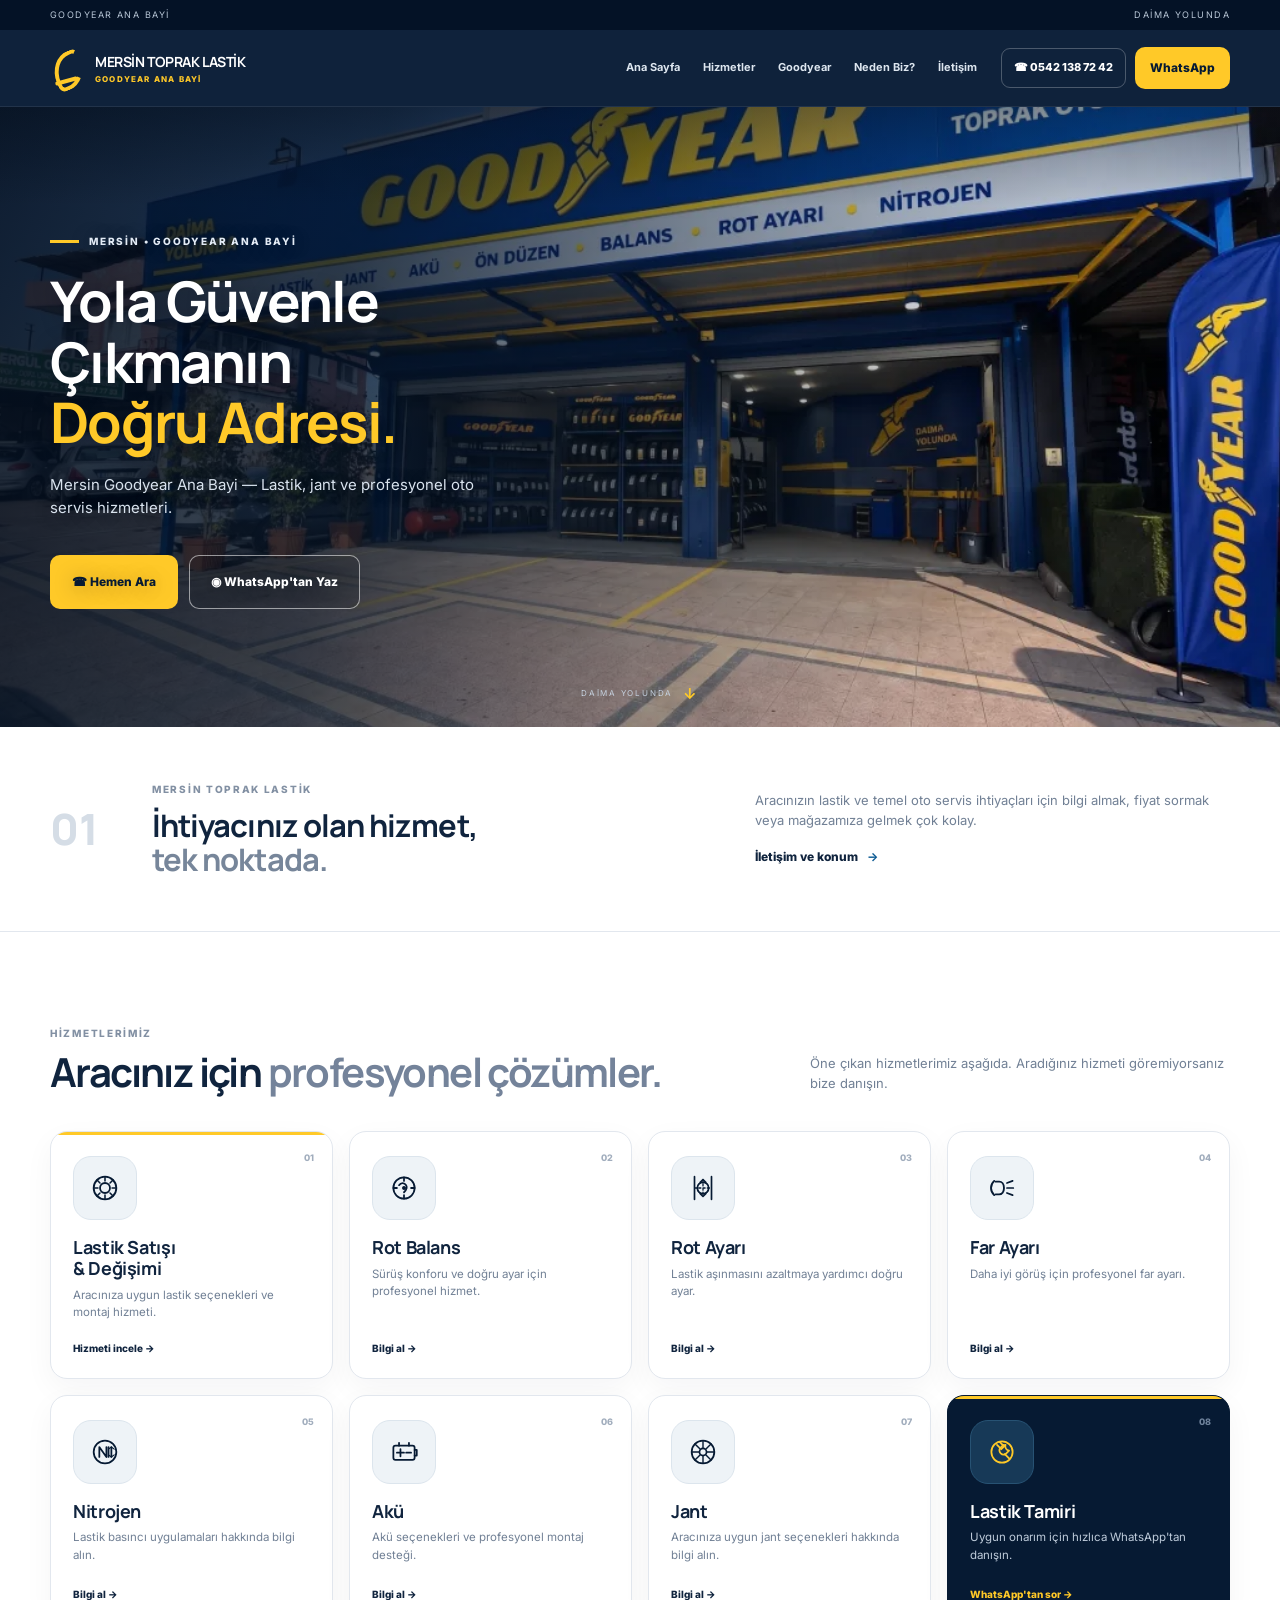
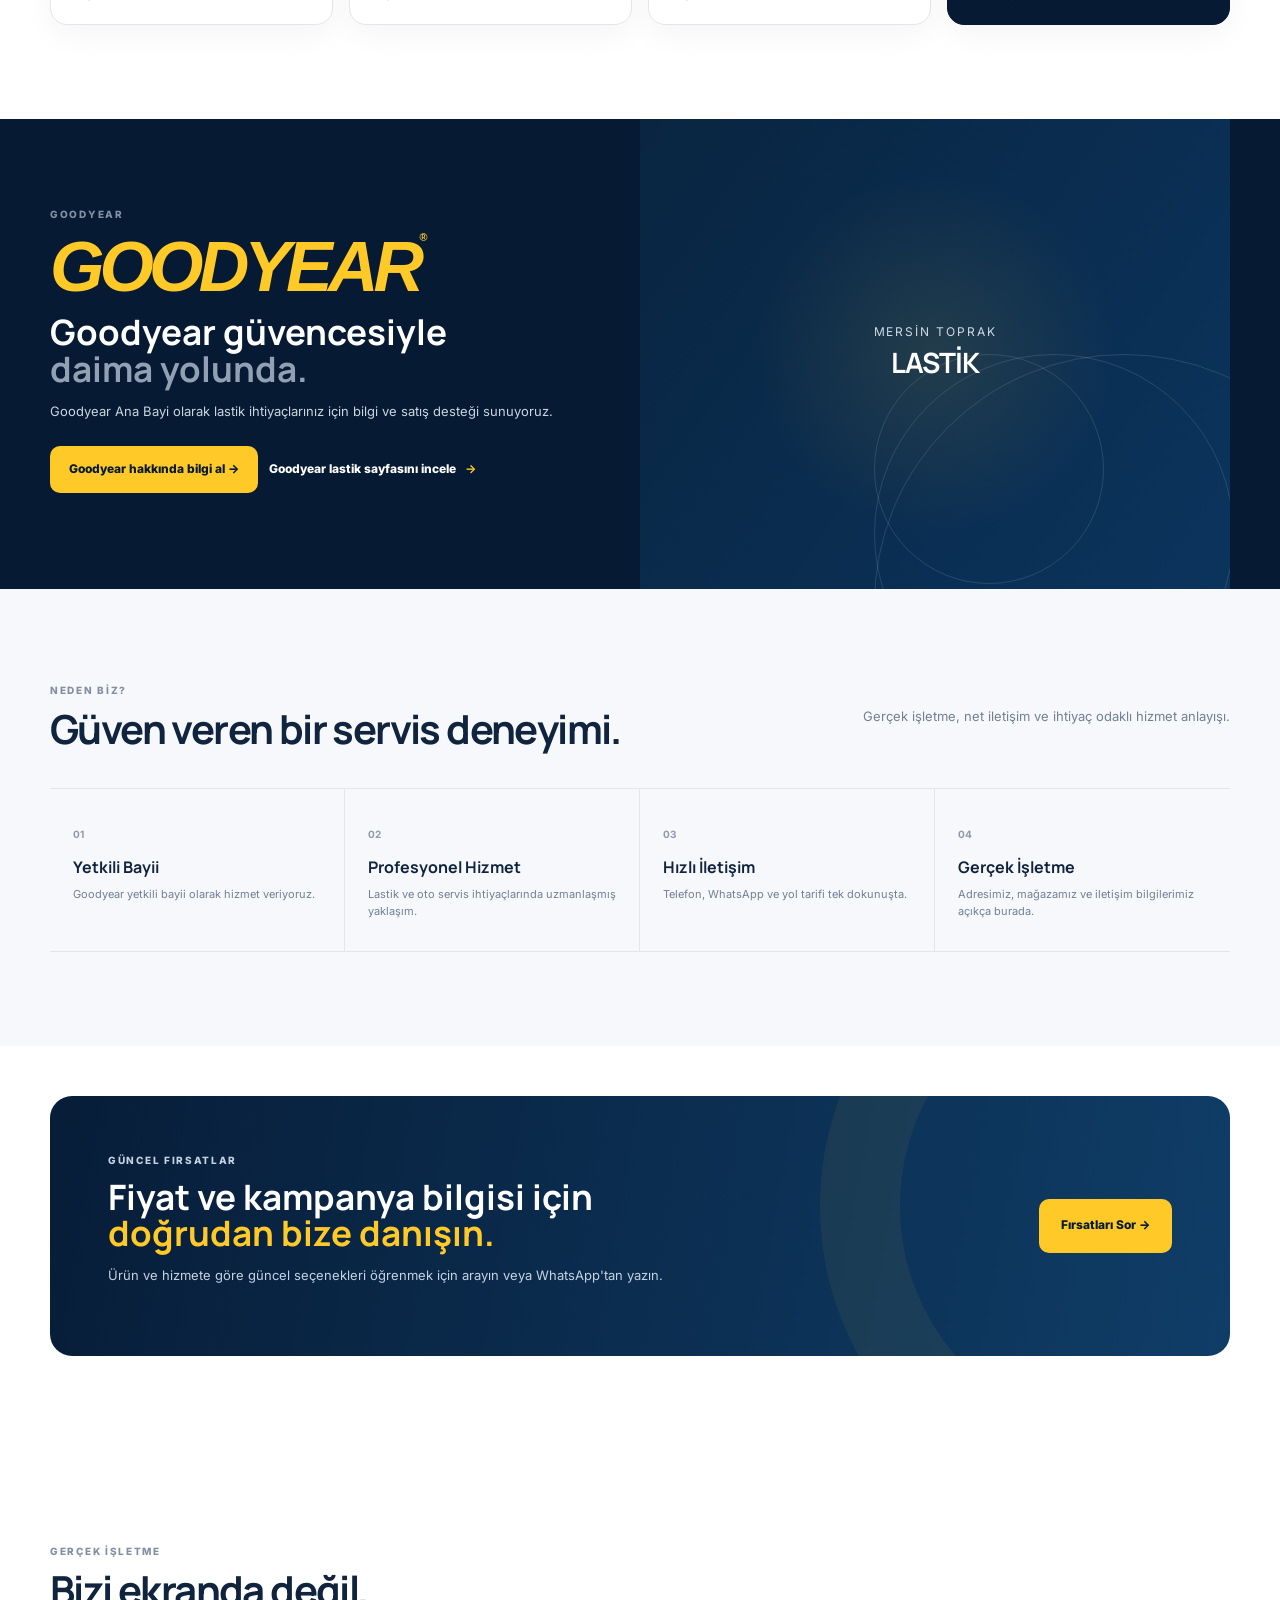
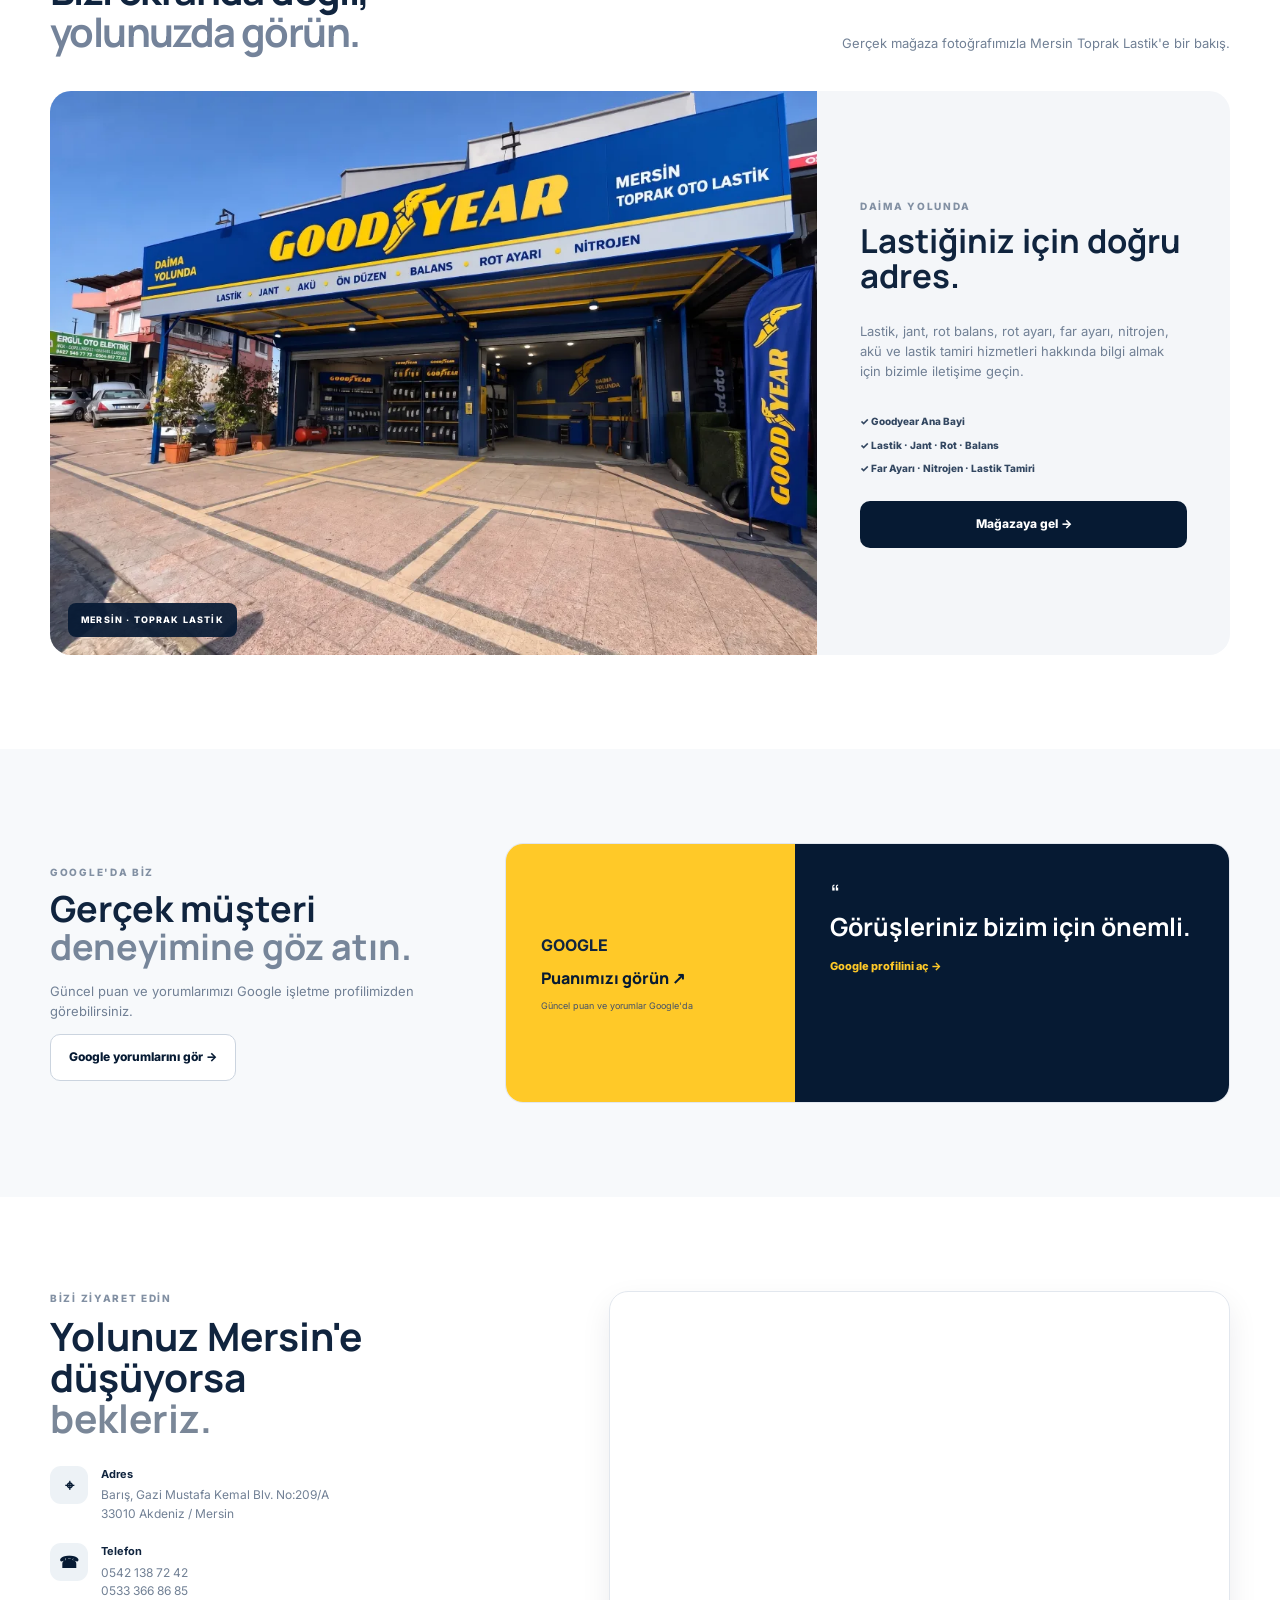
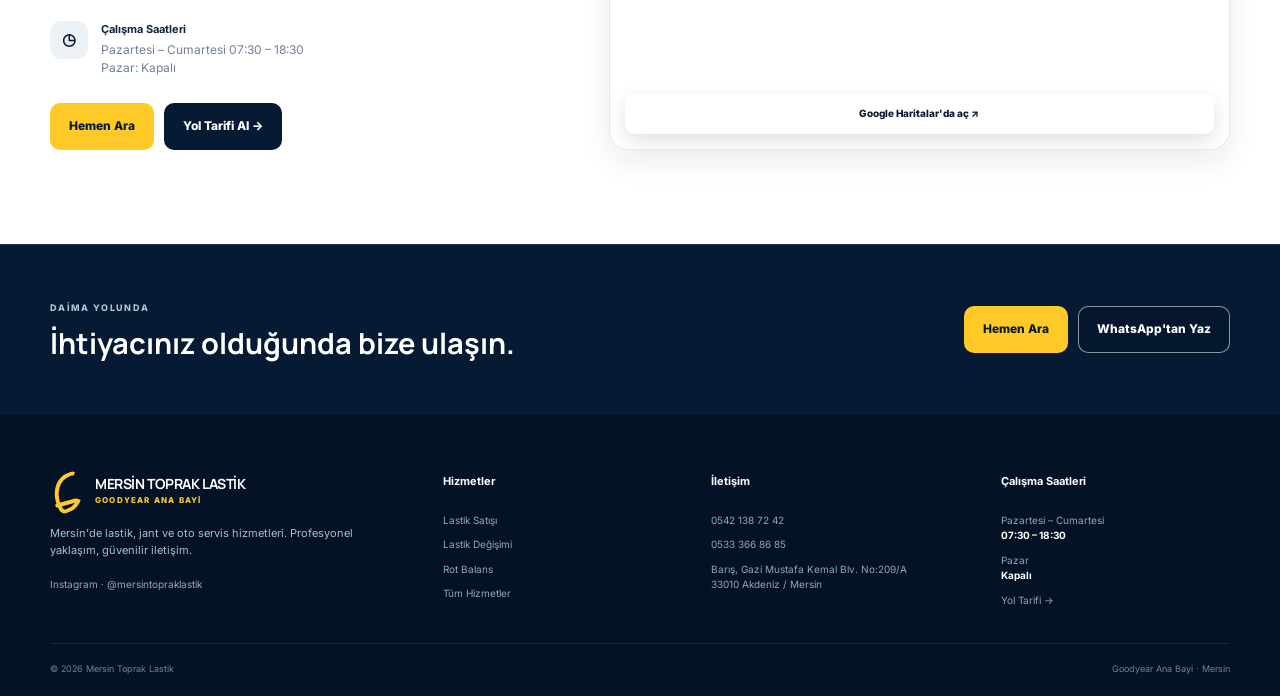
==== index.html @ cdbf0680 "google maps" ====
<!doctype html><html lang="tr"><head>
<meta charset="utf-8">
<meta name="viewport" content="width=device-width, initial-scale=1">
<meta name="theme-color" content="#061A33">
<meta name="robots" content="index,follow">
<link rel="preconnect" href="https://fonts.googleapis.com">
<link rel="preconnect" href="https://fonts.gstatic.com" crossorigin>
<link href="https://fonts.googleapis.com/css2?family=Inter:wght@400;500;600;700;800&family=Manrope:wght@600;700;800&display=swap" rel="stylesheet">
<link rel="stylesheet" href="/style.css">
<link rel="preload" as="image" href="/assets/toprak-lastik-cephe.webp" fetchpriority="high">
<link rel="canonical" href="https://www.mersintopraklastik.com.tr/">

<title>Mersin Toprak Lastik | Goodyear Ana Bayi</title>
<meta name="description" content="Mersin Toprak Lastik — Goodyear Ana Bayi. Lastik, jant, rot balans, rot ayarı, far ayarı, nitrojen, akü ve lastik tamiri hizmetleri.">
<meta property="og:type" content="website"><meta property="og:title" content="Mersin Toprak Lastik | Goodyear Ana Bayi"><meta property="og:description" content="Mersin'de lastik, jant ve oto servis hizmetleri."><meta property="og:url" content="https://www.mersintopraklastik.com.tr/"><meta property="og:image" content="https://www.mersintopraklastik.com.tr/assets/toprak-lastik-cephe.webp"><meta property="og:locale" content="tr_TR">
<script type="application/ld+json">{
  "@context":"https://schema.org","@type":"LocalBusiness","additionalType":"https://schema.org/TireShop",
  "name":"Mersin Toprak Lastik","telephone":["+905421387242","+905333668685"],"url":"https://www.mersintopraklastik.com.tr/","image":"https://www.mersintopraklastik.com.tr/assets/toprak-lastik-cephe.webp",
  "address":{"@type":"PostalAddress","streetAddress":"Barış, Gazi Mustafa Kemal Blv. No:209/A","postalCode":"33010","addressLocality":"Akdeniz","addressRegion":"Mersin","addressCountry":"TR"},
  "areaServed":{"@type":"City","name":"Mersin"},
  "openingHoursSpecification":[
    {"@type":"OpeningHoursSpecification","dayOfWeek":["Monday","Tuesday","Wednesday","Thursday","Friday","Saturday"],"opens":"07:30","closes":"18:30"}
  ],
  "sameAs":["https://www.instagram.com/mersintopraklastik/"]
}</script></head><body>
<div class="topline"><div class="container topline-inner"><span>GOODYEAR ANA BAYİ</span><span>DAİMA YOLUNDA</span></div></div>
<header class="header" id="header">
  <div class="container nav-wrap">
    <a class="brand" href="/" aria-label="Mersin Toprak Lastik ana sayfa">
      <span class="brand-badge"><span></span><i></i></span>
      <span class="brand-copy"><b>MERSİN TOPRAK LASTİK</b><small>GOODYEAR ANA BAYİ</small></span>
    </a>
    <button class="menu-btn" type="button" aria-controls="mainNav" aria-expanded="false" aria-label="Menüyü aç/kapat">☰</button>
    <nav class="nav" id="mainNav" aria-label="Ana menü">
      <a href="/#anasayfa">Ana Sayfa</a>
      <a href="/#hizmetler">Hizmetler</a>
      <a href="/#markalar">Goodyear</a>
      <a href="/#neden-biz">Neden Biz?</a>
      <a href="/#iletisim">İletişim</a>
    </nav>
    <div class="nav-ctas"><a class="phone-mini track-cta" data-cta="phone" href="tel:+905421387242">☎ 0542 138 72 42</a><a class="btn btn-yellow btn-sm track-cta" data-cta="whatsapp" href="https://wa.me/905421387242" target="_blank" rel="noopener">WhatsApp</a></div>
  </div>
</header>

<svg class="icon-sprite" aria-hidden="true" focusable="false"><defs>
<symbol id="icon-tire" viewBox="0 0 48 48"><circle cx="24" cy="24" r="16" fill="none" stroke="currentColor" stroke-width="2.6"/><circle cx="24" cy="24" r="7" fill="none" stroke="currentColor" stroke-width="2.6"/><path d="M24 8v6M24 34v6M8 24h6M34 24h6M12.7 12.7l4.2 4.2M31.1 31.1l4.2 4.2M35.3 12.7l-4.2 4.2M16.9 31.1l-4.2 4.2" fill="none" stroke="currentColor" stroke-width="2.2" stroke-linecap="round"/></symbol>
<symbol id="icon-balance" viewBox="0 0 48 48"><circle cx="24" cy="24" r="15" fill="none" stroke="currentColor" stroke-width="2.5"/><path d="M24 9v5M24 34v5M9 24h5M34 24h5" fill="none" stroke="currentColor" stroke-width="2.5" stroke-linecap="round"/><path d="M17 20c2.5-4 7.5-4 10 0s-1 8-3 10" fill="none" stroke="currentColor" stroke-width="2.5" stroke-linecap="round"/><circle cx="24" cy="24" r="2.3" fill="currentColor"/></symbol>
<symbol id="icon-alignment" viewBox="0 0 48 48"><path d="M12 8v32M36 8v32" fill="none" stroke="currentColor" stroke-width="2.4" stroke-linecap="round"/><circle cx="24" cy="24" r="8" fill="none" stroke="currentColor" stroke-width="2.5"/><path d="M24 12v24M12 24h24" fill="none" stroke="currentColor" stroke-width="1.8" stroke-dasharray="3 3"/><path d="M20 16l4-4 4 4M20 32l4 4 4-4" fill="none" stroke="currentColor" stroke-width="2.3" stroke-linecap="round" stroke-linejoin="round"/></symbol>
<symbol id="icon-headlight" viewBox="0 0 48 48"><path d="M13 14c-3 2.8-4.5 6.3-4.5 10s1.5 7.2 4.5 10" fill="none" stroke="currentColor" stroke-width="2.7" stroke-linecap="round"/><path d="M15 15h5c3.8 0 6.8 3.8 6.8 9s-3 9-6.8 9h-5" fill="none" stroke="currentColor" stroke-width="2.7" stroke-linejoin="round"/><path d="M31 17l8-3M31 24h9M31 31l8 3" fill="none" stroke="currentColor" stroke-width="2.4" stroke-linecap="round"/></symbol>
<symbol id="icon-nitrogen" viewBox="0 0 48 48"><circle cx="24" cy="24" r="16" fill="none" stroke="currentColor" stroke-width="2.5"/><path d="M16 31V17l10 14V17M29 17v14" fill="none" stroke="currentColor" stroke-width="2.5" stroke-linecap="round" stroke-linejoin="round"/><path d="M33 17v14" fill="none" stroke="currentColor" stroke-width="2.5" stroke-linecap="round"/><path d="M29 20l4-3 4 3M29 28l4 3 4-3" fill="none" stroke="currentColor" stroke-width="1.6"/></symbol>
<symbol id="icon-battery" viewBox="0 0 48 48"><rect x="9" y="15" width="30" height="20" rx="3" fill="none" stroke="currentColor" stroke-width="2.5"/><path d="M17 11v4M31 11v4M39 21h3v8h-3M19 20v10M14 25h10" fill="none" stroke="currentColor" stroke-width="2.5" stroke-linecap="round"/><path d="M27 25h7" fill="none" stroke="currentColor" stroke-width="2.5" stroke-linecap="round"/></symbol>
<symbol id="icon-wheel" viewBox="0 0 48 48"><circle cx="24" cy="24" r="16" fill="none" stroke="currentColor" stroke-width="2.5"/><circle cx="24" cy="24" r="5" fill="none" stroke="currentColor" stroke-width="2.4"/><path d="M24 8v11M24 29v11M8 24h11M29 24h11M12.7 12.7l7.8 7.8M27.5 27.5l7.8 7.8M35.3 12.7l-7.8 7.8M20.5 27.5l-7.8 7.8" fill="none" stroke="currentColor" stroke-width="2" stroke-linecap="round"/></symbol>
<symbol id="icon-repair" viewBox="0 0 48 48"><circle cx="24" cy="24" r="15" fill="none" stroke="currentColor" stroke-width="2.5"/><path d="M17 14l6 6 4-4-6-6M28 27l6 6" fill="none" stroke="currentColor" stroke-width="2.6" stroke-linecap="round" stroke-linejoin="round"/><path d="M29 14a6 6 0 0 0 5 8l-5 5a6 6 0 0 1-8-8l5-5a6 6 0 0 0 3 0z" fill="none" stroke="currentColor" stroke-width="2.4" stroke-linejoin="round"/></symbol>
</defs></svg>

<main>
<section class="hero" id="anasayfa"><div class="hero-bg"></div><div class="hero-shade"></div><div class="container hero-inner"><div class="hero-copy reveal">
  <div class="eyebrow"><i></i> MERSİN • GOODYEAR ANA BAYİ</div>
  <h1>Yola Güvenle Çıkmanın<br><span>Doğru Adresi.</span></h1>
  <p>Mersin Goodyear Ana Bayi — Lastik, jant ve profesyonel oto servis hizmetleri.</p>
  <div class="hero-actions"><a class="btn btn-yellow btn-xl track-cta" data-cta="phone" href="tel:+905421387242">☎ Hemen Ara</a><a class="btn btn-ghost btn-xl track-cta" data-cta="whatsapp" href="https://wa.me/905421387242" target="_blank" rel="noopener">◉ WhatsApp'tan Yaz</a></div>
</div></div><div class="hero-note"><span>DAİMA YOLUNDA</span><b>↓</b></div></section>

<section class="intro section"><div class="container intro-grid"><div class="intro-number">01</div><div><span class="kicker">MERSİN TOPRAK LASTİK</span><h2>İhtiyacınız olan hizmet,<br><span>tek noktada.</span></h2></div><div><p>Aracınızın lastik ve temel oto servis ihtiyaçları için bilgi almak, fiyat sormak veya mağazamıza gelmek çok kolay.</p><a class="text-link" href="#iletisim">İletişim ve konum <b>→</b></a></div></div></section>

<section class="services section" id="hizmetler"><div class="container"><div class="section-top"><div><span class="kicker">HİZMETLERİMİZ</span><h2>Aracınız için <span>profesyonel çözümler.</span></h2></div><p>Öne çıkan hizmetlerimiz aşağıda. Aradığınız hizmeti göremiyorsanız bize danışın.</p></div>
<div class="service-grid">
<a class="service-card service-main reveal" href="/lastikci/"><span class="card-no">01</span><div class="service-icon"><svg class="service-icon-svg"><use href="#icon-tire"></use></svg></div><h3>Lastik Satışı<br>& Değişimi</h3><p>Aracınıza uygun lastik seçenekleri ve montaj hizmeti.</p><span class="card-link">Hizmeti incele →</span></a>
<a class="service-card reveal" href="/rot-balans/"><span class="card-no">02</span><div class="service-icon"><svg class="service-icon-svg"><use href="#icon-balance"></use></svg></div><h3>Rot Balans</h3><p>Sürüş konforu ve doğru ayar için profesyonel hizmet.</p><span class="card-link">Bilgi al →</span></a>
<a class="service-card reveal" href="/rot-balans/"><span class="card-no">03</span><div class="service-icon"><svg class="service-icon-svg"><use href="#icon-alignment"></use></svg></div><h3>Rot Ayarı</h3><p>Lastik aşınmasını azaltmaya yardımcı doğru ayar.</p><span class="card-link">Bilgi al →</span></a>
<a class="service-card reveal" href="/#iletisim"><span class="card-no">04</span><div class="service-icon"><svg class="service-icon-svg"><use href="#icon-headlight"></use></svg></div><h3>Far Ayarı</h3><p>Daha iyi görüş için profesyonel far ayarı.</p><span class="card-link">Bilgi al →</span></a>
<a class="service-card reveal" href="/#iletisim"><span class="card-no">05</span><div class="service-icon"><svg class="service-icon-svg"><use href="#icon-nitrogen"></use></svg></div><h3>Nitrojen</h3><p>Lastik basıncı uygulamaları hakkında bilgi alın.</p><span class="card-link">Bilgi al →</span></a>
<a class="service-card reveal" href="/#iletisim"><span class="card-no">06</span><div class="service-icon"><svg class="service-icon-svg"><use href="#icon-battery"></use></svg></div><h3>Akü</h3><p>Akü seçenekleri ve profesyonel montaj desteği.</p><span class="card-link">Bilgi al →</span></a>
<a class="service-card reveal" href="/#iletisim"><span class="card-no">07</span><div class="service-icon"><svg class="service-icon-svg"><use href="#icon-wheel"></use></svg></div><h3>Jant</h3><p>Aracınıza uygun jant seçenekleri hakkında bilgi alın.</p><span class="card-link">Bilgi al →</span></a>
<a class="service-card dark reveal" href="https://wa.me/905421387242" target="_blank" rel="noopener"><span class="card-no">08</span><div class="service-icon"><svg class="service-icon-svg"><use href="#icon-repair"></use></svg></div><h3>Lastik Tamiri</h3><p>Uygun onarım için hızlıca WhatsApp'tan danışın.</p><span class="card-link">WhatsApp'tan sor →</span></a>
</div></div></section>

<section class="brand-showcase" id="markalar"><div class="container brand-grid"><div class="brand-left"><span class="kicker">GOODYEAR</span><div class="gy-logo">GOODYEAR<span>®</span></div><h2>Goodyear güvencesiyle<br><span>daima yolunda.</span></h2><p>Goodyear Ana Bayi olarak lastik ihtiyaçlarınız için bilgi ve satış desteği sunuyoruz.</p><div class="hero-actions"><a class="btn btn-yellow track-cta" data-cta="whatsapp" href="https://wa.me/905421387242" target="_blank" rel="noopener">Goodyear hakkında bilgi al →</a><a class="text-link" href="/goodyear-lastik/">Goodyear lastik sayfasını incele <b>→</b></a></div></div><div class="brand-art"><div class="rings"><span></span><span></span><span></span></div><div class="brand-tag">MERSİN TOPRAK<br><b>LASTİK</b></div></div></div></section>

<section class="why section" id="neden-biz"><div class="container"><div class="section-top center"><div><span class="kicker">NEDEN BİZ?</span><h2>Güven veren bir servis deneyimi.</h2></div><p>Gerçek işletme, net iletişim ve ihtiyaç odaklı hizmet anlayışı.</p></div><div class="why-grid"><div class="why-item reveal"><b>01</b><h3>Yetkili Bayii</h3><p>Goodyear yetkili bayii olarak hizmet veriyoruz.</p></div><div class="why-item reveal"><b>02</b><h3>Profesyonel Hizmet</h3><p>Lastik ve oto servis ihtiyaçlarında uzmanlaşmış yaklaşım.</p></div><div class="why-item reveal"><b>03</b><h3>Hızlı İletişim</h3><p>Telefon, WhatsApp ve yol tarifi tek dokunuşta.</p></div><div class="why-item reveal"><b>04</b><h3>Gerçek İşletme</h3><p>Adresimiz, mağazamız ve iletişim bilgilerimiz açıkça burada.</p></div></div></div></section>

<section class="campaigns section"><div class="container campaign-card"><div><span class="kicker light">GÜNCEL FIRSATLAR</span><h2>Fiyat ve kampanya bilgisi için<br><span>doğrudan bize danışın.</span></h2><p>Ürün ve hizmete göre güncel seçenekleri öğrenmek için arayın veya WhatsApp'tan yazın.</p></div><a class="btn btn-yellow btn-xl track-cta" data-cta="whatsapp" href="https://wa.me/905421387242" target="_blank" rel="noopener">Fırsatları Sor →</a></div></section>

<section class="story section"><div class="container"><div class="section-top"><div><span class="kicker">GERÇEK İŞLETME</span><h2>Bizi ekranda değil,<br><span>yolunuzda görün.</span></h2></div><p>Gerçek mağaza fotoğrafımızla Mersin Toprak Lastik'e bir bakış.</p></div><div class="story-grid"><div class="story-photo"><img src="/assets/toprak-lastik-cephe.webp" alt="Mersin Toprak Lastik mağaza dış cephesi" loading="lazy"><span class="photo-label">MERSİN · TOPRAK LASTİK</span></div><div class="story-copy"><span class="kicker">DAİMA YOLUNDA</span><h3>Lastiğiniz için doğru adres.</h3><p>Lastik, jant, rot balans, rot ayarı, far ayarı, nitrojen, akü ve lastik tamiri hizmetleri hakkında bilgi almak için bizimle iletişime geçin.</p><div class="detail-list"><span>✓ Goodyear Ana Bayi</span><span>✓ Lastik · Jant · Rot · Balans</span><span>✓ Far Ayarı · Nitrojen · Lastik Tamiri</span></div><a class="btn btn-navy" href="#iletisim">Mağazaya gel →</a></div></div></div></section>

<section class="reviews section"><div class="container review-layout"><div><span class="kicker">GOOGLE'DA BİZ</span><h2>Gerçek müşteri<br><span>deneyimine göz atın.</span></h2><p>Güncel puan ve yorumlarımızı Google işletme profilimizden görebilirsiniz.</p><a class="btn btn-outline-navy track-cta" data-cta="reviews" href="https://www.google.com/maps/place/Mersin+Toprak+Lastik-Goodyear+Yetkili+Bayii/@36.8005869,34.61231,559m/data=!3m2!1e3!4b1!4m6!3m5!1s0x1527f30176b6448f:0xa82f6b3eb2f2e875!8m2!3d36.8005826!4d34.6148849!16s%2Fg%2F11xtbkv9j8!5m1!1e1?entry=ttu&g_ep=EgoyMDI2MDkxNi4wIKXMDSoASAFQAw%3D%3D" target="_blank" rel="noopener">Google yorumlarını gör →</a></div><div class="review-visual"><div class="review-score"><strong>GOOGLE</strong><span class="review-score-cta">Puanımızı görün ↗</span><small>Güncel puan ve yorumlar Google'da</small></div><div class="review-quote">“<br><b>Görüşleriniz bizim için önemli.</b><br><a href="https://www.google.com/maps/place/Mersin+Toprak+Lastik-Goodyear+Yetkili+Bayii/@36.8005869,34.61231,559m/data=!3m2!1e3!4b1!4m6!3m5!1s0x1527f30176b6448f:0xa82f6b3eb2f2e875!8m2!3d36.8005826!4d34.6148849!16s%2Fg%2F11xtbkv9j8!5m1!1e1?entry=ttu&g_ep=EgoyMDI2MDkxNi4wIKXMDSoASAFQAw%3D%3D" target="_blank" rel="noopener">Google profilini aç →</a></div></div></div></section>

<section class="contact section" id="iletisim"><div class="container contact-wrap"><div class="contact-copy"><span class="kicker">BİZİ ZİYARET EDİN</span><h2>Yolunuz Mersin'e düşüyorsa<br><span>bekleriz.</span></h2><div class="contact-stack"><div><b>⌖</b><span><strong>Adres</strong>Barış, Gazi Mustafa Kemal Blv. No:209/A<br>33010 Akdeniz / Mersin</span></div><div><b>☎</b><span><strong>Telefon</strong><a href="tel:+905421387242">0542 138 72 42</a><a href="tel:+905333668685">0533 366 86 85</a></span></div><div><b>◷</b><span><strong>Çalışma Saatleri</strong>Pazartesi – Cumartesi 07:30 – 18:30<br>Pazar: Kapalı</span></div></div><div class="contact-actions"><a class="btn btn-yellow track-cta" data-cta="phone" href="tel:+905421387242">Hemen Ara</a><a class="btn btn-navy track-cta" data-cta="directions" href="https://www.google.com/maps/place/Mersin+Toprak+Lastik-Goodyear+Yetkili+Bayii/@36.8005869,34.61231,559m/data=!3m2!1e3!4b1!4m6!3m5!1s0x1527f30176b6448f:0xa82f6b3eb2f2e875!8m2!3d36.8005826!4d34.6148849!16s%2Fg%2F11xtbkv9j8!5m1!1e1?entry=ttu&g_ep=EgoyMDI2MDkxNi4wIKXMDSoASAFQAw%3D%3D" target="_blank" rel="noopener">Yol Tarifi Al →</a></div></div><div class="map-frame"><iframe title="Mersin Toprak Lastik konum haritası" src="https://www.google.com/maps?q=Bar%C4%B1%C5%9F%2C%20Gazi%20Mustafa%20Kemal%20Blv.%20No%3A209%2FA%2C%20Akdeniz%2FMersin&output=embed" loading="lazy" referrerpolicy="no-referrer-when-downgrade"></iframe><a class="map-link" href="https://www.google.com/maps/place/Mersin+Toprak+Lastik-Goodyear+Yetkili+Bayii/@36.8005869,34.61231,559m/data=!3m2!1e3!4b1!4m6!3m5!1s0x1527f30176b6448f:0xa82f6b3eb2f2e875!8m2!3d36.8005826!4d34.6148849!16s%2Fg%2F11xtbkv9j8!5m1!1e1?entry=ttu&g_ep=EgoyMDI2MDkxNi4wIKXMDSoASAFQAw%3D%3D" target="_blank" rel="noopener">Google Haritalar'da aç ↗</a></div></div></section>
</main>
<section class="quick-cta"><div class="container quick-cta-inner"><div><span>DAİMA YOLUNDA</span><h2>İhtiyacınız olduğunda bize ulaşın.</h2></div><div class="quick-cta-actions"><a class="btn btn-yellow track-cta" data-cta="phone" href="tel:+905421387242">Hemen Ara</a><a class="btn btn-ghost track-cta" data-cta="whatsapp" href="https://wa.me/905421387242" target="_blank" rel="noopener">WhatsApp'tan Yaz</a></div></div></section>
<footer class="footer"><div class="container footer-grid">
  <div class="footer-main"><a class="brand" href="/"><span class="brand-badge"><span></span><i></i></span><span class="brand-copy"><b>MERSİN TOPRAK LASTİK</b><small>GOODYEAR ANA BAYİ</small></span></a><p>Mersin'de lastik, jant ve oto servis hizmetleri. Profesyonel yaklaşım, güvenilir iletişim.</p><a class="ig" href="https://www.instagram.com/mersintopraklastik/" target="_blank" rel="noopener">Instagram · @mersintopraklastik</a></div>
  <div><h4>Hizmetler</h4><a href="/lastikci/">Lastik Satışı</a><a href="/lastik-degisimi/">Lastik Değişimi</a><a href="/rot-balans/">Rot Balans</a><a href="/#hizmetler">Tüm Hizmetler</a></div>
  <div><h4>İletişim</h4><a href="tel:+905421387242">0542 138 72 42</a><a href="tel:+905333668685">0533 366 86 85</a><span>Barış, Gazi Mustafa Kemal Blv. No:209/A<br>33010 Akdeniz / Mersin</span></div>
  <div><h4>Çalışma Saatleri</h4><span>Pazartesi – Cumartesi<br><b>07:30 – 18:30</b></span><span>Pazar<br><b>Kapalı</b></span><a href="/iletisim/">Yol Tarifi →</a></div>
</div><div class="container footer-bottom"><span>© 2026 Mersin Toprak Lastik</span><span>Goodyear Ana Bayi · Mersin</span></div></footer>
<div class="mobile-bar"><a class="track-cta" data-cta="phone" href="tel:+905421387242"><b>☎</b>Ara</a><a class="track-cta" data-cta="whatsapp" href="https://wa.me/905421387242" target="_blank" rel="noopener"><b>◉</b>WhatsApp</a><a class="track-cta" data-cta="directions" href="https://www.google.com/maps/place/Mersin+Toprak+Lastik-Goodyear+Yetkili+Bayii/@36.8005869,34.61231,559m/data=!3m2!1e3!4b1!4m6!3m5!1s0x1527f30176b6448f:0xa82f6b3eb2f2e875!8m2!3d36.8005826!4d34.6148849!16s%2Fg%2F11xtbkv9j8!5m1!1e1?entry=ttu&g_ep=EgoyMDI2MDkxNi4wIKXMDSoASAFQAw%3D%3D" target="_blank" rel="noopener"><b>⌖</b>Yol Tarifi</a></div>
<script src="/script.js" defer></script>
</body></html>
---- style.css ----
:root{--navy:#061A33;--navy-2:#092948;--blue:#0E4D83;--yellow:#FFC928;--cream:#F7F8FA;--ink:#10243E;--muted:#718095;--line:#E2E7EE;--white:#fff;--radius:20px;--shadow:0 18px 55px rgba(6,26,51,.09)}
*{box-sizing:border-box}html{scroll-behavior:smooth}body{margin:0;font-family:Inter,Arial,sans-serif;color:var(--ink);background:#fff;line-height:1.55}a{text-decoration:none;color:inherit}img{max-width:100%;display:block}.container{width:min(1180px,calc(100% - 48px));margin:auto}.topline{background:#041226;color:#b9c7d7;font-size:9px;letter-spacing:.16em;text-transform:uppercase}.topline-inner{height:30px;display:flex;justify-content:space-between;align-items:center}.header{position:sticky;top:0;z-index:1000;background:rgba(6,26,51,.96);backdrop-filter:blur(15px);border-bottom:1px solid rgba(255,255,255,.08)}.nav-wrap{min-height:76px;display:flex;align-items:center;gap:24px}.brand{display:flex;align-items:center;gap:11px;color:#fff;min-width:max-content}.brand-badge{width:34px;height:34px;display:block;position:relative}.brand-badge:before{content:"";position:absolute;width:23px;height:29px;left:3px;top:1px;border:4px solid var(--yellow);border-right-color:transparent;border-radius:70% 20% 70% 20%;transform:rotate(-22deg)}.brand-badge span{position:absolute;width:23px;height:4px;background:var(--yellow);bottom:2px;left:5px;border-radius:10px;transform:rotate(-15deg)}.brand-badge i{display:none}.brand-copy{display:flex;flex-direction:column}.brand-copy b{font-family:Manrope,sans-serif;font-size:14px;letter-spacing:-.03em}.brand-copy small{font-size:8px;letter-spacing:.15em;color:var(--yellow);font-weight:800}.nav{margin-left:auto;display:flex;align-items:center;gap:23px}.nav a{color:#dde6ef;font-size:11px;font-weight:700;padding:29px 0;position:relative}.nav a:after{content:"";position:absolute;bottom:0;left:0;width:0;height:3px;background:var(--yellow);transition:.25s}.nav a:hover:after{width:100%}.nav-ctas{display:flex;gap:9px;align-items:center}.phone-mini{color:#fff;border:1px solid rgba(255,255,255,.25);padding:10px 12px;border-radius:9px;font-size:11px;font-weight:800;white-space:nowrap}.btn{display:inline-flex;align-items:center;justify-content:center;gap:8px;border:1px solid transparent;border-radius:10px;padding:13px 18px;font-size:12px;font-weight:800;transition:.2s;cursor:pointer}.btn:hover{transform:translateY(-2px)}.btn-sm{padding:11px 14px}.btn-xl{min-height:54px;padding:15px 21px}.btn-yellow{background:var(--yellow);color:#061A33}.btn-yellow:hover{background:#ffd644}.btn-ghost{color:#fff;border-color:rgba(255,255,255,.55);background:rgba(0,0,0,.08)}.btn-ghost:hover{background:rgba(255,255,255,.1)}.btn-navy{background:var(--navy);color:#fff}.btn-outline-navy{border-color:#cbd4df;color:var(--navy);background:#fff}.menu-btn{display:none;background:none;border:0;color:#fff;font-size:24px}.section{padding:94px 0}.kicker{display:block;font-size:10px;letter-spacing:.17em;font-weight:800;color:#8290a3;margin-bottom:10px}.kicker.light{color:#c5d2e2}.section-top{display:flex;align-items:end;justify-content:space-between;gap:50px;margin-bottom:38px}.section-top>div{max-width:690px}.section-top h2,.section-heading h2{font-family:Manrope,sans-serif;font-size:40px;line-height:1.05;letter-spacing:-.04em;margin:0}.section-top h2 span{color:#74839a}.section-top>p{max-width:420px;color:var(--muted);font-size:13px;margin:0}.section-top.center{align-items:center}.text-link{display:inline-flex;gap:9px;margin-top:18px;font-size:12px;font-weight:800}.text-link b{color:#0b5a93}
.brand-left .hero-actions{margin-top:25px;align-items:center;flex-wrap:wrap}
.brand-left .text-link{margin-top:0;color:#fff}
.brand-left .text-link b{color:var(--yellow)}.hero{min-height:620px;position:relative;overflow:hidden;background:var(--navy)}.hero-bg{position:absolute;inset:0;background:url('/assets/toprak-lastik-cephe.webp') center/cover no-repeat;transform:scale(1.02)}.hero-shade{position:absolute;inset:0;background:linear-gradient(180deg,rgba(2,10,21,.4) 0%,rgba(2,10,21,0) 16%),linear-gradient(100deg,rgba(4,15,30,.9) 0%,rgba(5,20,38,.78) 28%,rgba(6,24,44,.42) 52%,rgba(6,24,44,.1) 78%,rgba(6,24,44,.02) 100%)}.hero-inner{position:relative;z-index:2;min-height:620px;display:flex;align-items:center}.hero-copy{max-width:560px;color:#fff;padding:96px 0;text-shadow:0 2px 20px rgba(2,10,22,.35)}.eyebrow{display:inline-flex;gap:10px;align-items:center;font-size:10px;letter-spacing:.18em;font-weight:800;color:#e3ebf5;margin-bottom:22px}.eyebrow i{display:block;width:29px;height:3px;background:var(--yellow)}.hero h1{font-family:Manrope,sans-serif;font-size:clamp(34px,4.4vw,56px);line-height:1.08;letter-spacing:-.03em;margin:0 0 20px}.hero h1 span{color:var(--yellow)}.hero p{font-size:15px;color:#d9e3ee;max-width:460px;margin:0 0 36px}.hero-actions{display:flex;gap:11px;flex-wrap:wrap}.hero-note{position:absolute;z-index:3;bottom:22px;left:50%;transform:translateX(-50%);color:#c5d1df;font-size:8px;letter-spacing:.22em;display:flex;align-items:center;gap:10px}.hero-note b{color:var(--yellow);font-size:15px}.intro{padding:55px 0;border-bottom:1px solid var(--line)}.intro-grid{display:grid;grid-template-columns:70px 1.2fr 1fr;align-items:center;gap:32px}.intro-number{font-family:Manrope;font-size:43px;color:#d5dde6;font-weight:800}.intro h2{font-family:Manrope;font-size:31px;line-height:1.1;letter-spacing:-.03em;margin:0}.intro h2 span{color:#77869a}.intro p{color:var(--muted);font-size:13px;margin:0}.service-grid{display:grid;grid-template-columns:repeat(4,1fr);gap:14px}.service-card{min-height:250px;border:1px solid var(--line);border-radius:15px;padding:24px 21px;display:flex;flex-direction:column;background:#fff;box-shadow:0 9px 27px rgba(5,28,52,.04);transition:.24s;position:relative;overflow:hidden}.service-card:before{content:"";position:absolute;left:0;top:0;width:100%;height:3px;background:transparent}.service-card:hover{transform:translateY(-6px);box-shadow:var(--shadow);border-color:#d1d9e3}.service-card.service-main:before{background:var(--yellow)}.service-card.dark{background:var(--navy);color:#fff;border-color:var(--navy)}.service-card.dark:before{background:var(--yellow)}.card-no{position:absolute;top:19px;right:18px;color:#a1adbd;font-size:9px;font-weight:800}.service-card.dark .card-no{color:#6f839c}.icon-sprite{position:absolute;width:0;height:0;overflow:hidden}.service-icon{width:52px;height:52px;border-radius:15px;background:#eef3f7;color:var(--navy);display:grid;place-items:center;margin-bottom:20px;border:1px solid #e3eaf0;transition:background .24s,color .24s,transform .24s,border-color .24s}.service-icon-svg{width:29px;height:29px;display:block;fill:none;stroke:currentColor;stroke-linecap:round;stroke-linejoin:round}.service-card:hover .service-icon{background:#e5edf4;border-color:#d6e0e9;transform:translateY(-2px)}.service-card.dark .service-icon{background:#163653;color:var(--yellow);border-color:#23496c}.service-card.dark:hover .service-icon{background:#1b4264;border-color:#2a587e}.service-card h3{font-family:Manrope;font-size:18px;line-height:1.12;margin:0 0 9px}.service-card p{font-size:12px;color:var(--muted);line-height:1.55;margin:0}.service-card.dark p{color:#bfccdb}.card-link{margin-top:auto;padding-top:20px;font-size:10px;font-weight:800}.service-card.dark .card-link{color:var(--yellow)}.brand-showcase{background:var(--navy);color:#fff;overflow:hidden}.brand-grid{display:grid;grid-template-columns:1fr 1fr;min-height:470px}.brand-left{padding:88px 0}.gy-logo{font-family:Arial,sans-serif;font-weight:900;font-style:italic;font-size:70px;letter-spacing:-.07em;color:var(--yellow);line-height:1}.gy-logo span{font-size:11px;vertical-align:top}.brand-left h2{font-family:Manrope;font-size:35px;line-height:1.06;margin:12px 0}.brand-left h2 span{color:#91a1b3}.brand-left p{font-size:13px;color:#cad5e1;max-width:520px;margin-bottom:25px}.brand-art{position:relative;display:flex;align-items:center;justify-content:center;overflow:hidden;background:radial-gradient(circle at center,rgba(255,201,40,.1),transparent 48%),linear-gradient(125deg,#092541,#0b345d)}.rings span{position:absolute;border:1px solid rgba(255,255,255,.12);border-radius:50%;width:230px;height:230px}.rings span:nth-child(2){width:360px;height:360px}.rings span:nth-child(3){width:500px;height:500px}.brand-tag{position:relative;z-index:2;text-align:center;font-size:12px;letter-spacing:.16em;color:#cfdae6}.brand-tag b{font-family:Manrope;font-size:28px;color:#fff;letter-spacing:-.04em}.why{background:#f6f8fb}.why-grid{display:grid;grid-template-columns:repeat(4,1fr);border-top:1px solid var(--line);border-bottom:1px solid var(--line)}.why-item{padding:31px 23px;border-right:1px solid var(--line)}.why-item:last-child{border-right:0}.why-item>b{color:#8d9aae;font-size:10px}.why-item h3{font-family:Manrope;font-size:16px;margin:10px 0 6px}.why-item p{font-size:11px;color:var(--muted);margin:0}.campaigns{background:#fff;padding-top:50px}.campaign-card{position:relative;overflow:hidden;min-height:260px;border-radius:22px;background:linear-gradient(100deg,#071d38,#0f3d67);padding:50px 58px;display:flex;justify-content:space-between;align-items:center;gap:25px;color:#fff}.campaign-card:after{content:"";position:absolute;width:460px;height:460px;border:80px solid rgba(255,201,40,.06);border-radius:50%;right:-210px;top:-200px}.campaign-card h2{font-family:Manrope;font-size:35px;line-height:1.05;margin:0}.campaign-card h2 span{color:var(--yellow)}.campaign-card p{font-size:13px;color:#c5d3e2;max-width:590px}.story{background:#fff}.story-grid{display:grid;grid-template-columns:1.3fr .7fr;background:#f4f6f9;border-radius:21px;overflow:hidden}.story-photo{position:relative;min-height:470px}.story-photo img{width:100%;height:100%;object-fit:cover}.photo-label{position:absolute;left:18px;bottom:18px;background:rgba(6,26,51,.92);color:#fff;padding:10px 13px;border-radius:8px;font-size:9px;letter-spacing:.13em;font-weight:800}.story-copy{padding:55px 43px;display:flex;flex-direction:column;justify-content:center}.story-copy h3{font-family:Manrope;font-size:33px;line-height:1.06;margin:0 0 14px}.story-copy p{font-size:13px;color:var(--muted)}.detail-list{display:grid;gap:8px;margin:20px 0 24px}.detail-list span{font-size:10px;font-weight:800;color:#334761}.reviews{background:#f7f9fb}.review-layout{display:grid;grid-template-columns:.75fr 1.25fr;gap:20px;align-items:stretch}.review-layout>div:first-child{padding:22px 0}.review-layout h2{font-family:Manrope;font-size:36px;line-height:1.05;margin:0 0 15px}.review-layout h2 span{color:#77869a}.review-layout p{font-size:13px;color:var(--muted);max-width:450px}.review-visual{display:grid;grid-template-columns:1fr 1.5fr;min-height:250px;border-radius:18px;overflow:hidden;background:#fff;border:1px solid var(--line)}.review-score{padding:35px;background:var(--yellow);display:flex;flex-direction:column;justify-content:center}.review-score strong{font-size:16px}.review-score span{font-size:16px;letter-spacing:0;margin:8px 0;font-family:Manrope,sans-serif;font-weight:800;color:#061A33}.review-score small{font-size:9px;color:#43516a}.review-quote{background:var(--navy);color:#fff;padding:35px;font-family:Manrope;font-size:28px;line-height:1.1}.review-quote b{font-size:25px}.review-quote a{display:inline-block;color:var(--yellow);font:800 11px Inter;margin-top:18px}.contact{background:#fff}.contact-wrap{display:grid;grid-template-columns:.9fr 1.1fr;gap:50px;align-items:stretch}.contact-copy h2{font-family:Manrope;font-size:39px;line-height:1.05;margin:0 0 27px}.contact-copy h2 span{color:#7a8798}.contact-stack{display:grid;gap:20px}.contact-stack>div{display:flex;gap:13px}.contact-stack>b,.contact-stack>div>b{width:38px;height:38px;flex:none;border-radius:11px;background:#edf2f6;display:grid;place-items:center;color:var(--navy);font-weight:800}.contact-stack span{font-size:12px;color:var(--muted);display:flex;flex-direction:column}.contact-stack strong{font-size:11px;color:var(--ink);margin-bottom:3px}.contact-stack a{display:block}.contact-actions{display:flex;gap:10px;margin-top:25px;flex-wrap:wrap}.map-frame{position:relative;min-height:420px;border-radius:19px;overflow:hidden;border:1px solid var(--line);box-shadow:0 12px 30px rgba(6,26,51,.08)}.map-frame iframe{border:0;width:100%;height:100%;min-height:420px;display:block}.map-link{position:absolute;left:15px;right:15px;bottom:15px;background:#fff;color:var(--navy);padding:12px;border-radius:9px;font-size:10px;font-weight:800;text-align:center;box-shadow:0 7px 20px rgba(0,0,0,.12)}.quick-cta{background:var(--navy);color:#fff;border-top:1px solid rgba(255,255,255,.1)}.quick-cta-inner{min-height:170px;display:flex;align-items:center;justify-content:space-between;gap:30px}.quick-cta span{font-size:9px;letter-spacing:.16em;color:#aebfd2;font-weight:800}.quick-cta h2{font-family:Manrope;font-size:29px;margin:4px 0 0}.quick-cta-actions{display:flex;gap:10px;flex-wrap:wrap}.footer{background:#041226;color:#aebdcd;padding:58px 0 20px}.footer-grid{display:grid;grid-template-columns:1.55fr 1fr 1.1fr 1fr;gap:38px}.footer-main .brand{margin-bottom:18px}.footer-main p{font-size:11px;max-width:310px}.ig{font-size:10px;color:#dbe3ed}.footer h4{font-size:11px;color:#fff;margin:0 0 14px}.footer-grid>div:not(:first-child){display:flex;flex-direction:column;gap:9px}.footer-grid a,.footer-grid span{font-size:10px;color:#93a5b9}.footer-grid a:hover{color:var(--yellow)}.footer-grid span b{color:#fff}.footer-bottom{display:flex;justify-content:space-between;border-top:1px solid rgba(255,255,255,.09);padding-top:18px;margin-top:35px;font-size:9px;color:#6f8299}.mobile-bar{display:none}.page-hero{padding:110px 0 90px;background:linear-gradient(115deg,#061A33,#103b63);color:#fff}.page-hero h1{font-family:Manrope;font-size:52px;line-height:1.02;margin:0}.page-hero p{color:#ced9e6}.lp-hero{position:relative;min-height:590px;background:var(--navy);color:#fff;overflow:hidden}.lp-bg{position:absolute;inset:0;background:url('/assets/toprak-lastik-cephe.webp') center/cover no-repeat}.lp-overlay{position:absolute;inset:0;background:linear-gradient(90deg,rgba(3,16,33,.97),rgba(5,24,47,.76),rgba(5,24,47,.28))}.lp-content{position:relative;z-index:2;min-height:590px;display:flex;flex-direction:column;justify-content:center;align-items:flex-start;max-width:900px;margin:auto}.lp-content h1{font-family:Manrope;font-size:clamp(42px,5vw,64px);line-height:1.02;letter-spacing:-.05em;margin:0 0 18px;max-width:820px}.lp-content>p{font-size:16px;color:#d8e2ec;max-width:650px}.lp-proof{display:flex;gap:18px;flex-wrap:wrap;margin-top:42px}.lp-proof span{font-size:9px;letter-spacing:.12em;color:#d2dce7;border-left:2px solid var(--yellow);padding-left:9px}.lp-section{background:#fff}.lp-two{display:grid;grid-template-columns:1fr 1fr;gap:60px}.lp-two h2{font-family:Manrope;font-size:36px;line-height:1.07;margin:0}.lp-two p{font-size:14px;color:var(--muted);margin-top:0}.lp-services{padding:0 0 90px}.lp-service-grid{display:grid;grid-template-columns:repeat(3,1fr);gap:14px}.lp-service-grid>div{border:1px solid var(--line);padding:30px;border-radius:15px;background:#fff}.lp-service-grid span{font-size:10px;color:#8796a7;font-weight:900}.lp-service-grid h3{font-family:Manrope;font-size:18px;margin:10px 0}.lp-service-grid p{font-size:11px;color:var(--muted)}.lp-cta{background:var(--navy);color:#fff;padding:70px 0}.lp-cta>.container{display:flex;justify-content:space-between;align-items:center;gap:30px}.lp-cta span{font-size:9px;letter-spacing:.17em;color:#a9bbd0}.lp-cta h2{font-family:Manrope;font-size:30px;margin:5px 0 0}.lp-cta .btn-ghost{background:transparent}
.reveal{opacity:1;transform:none}.js-anim .reveal{opacity:0;transform:translateY(20px);transition:opacity .65s ease,transform .65s ease}.js-anim .reveal.is-visible{opacity:1;transform:none}
@media(max-width:1080px){.nav{gap:14px}.nav a{font-size:10px}.phone-mini{display:none}.service-grid{grid-template-columns:repeat(3,1fr)}.footer-grid{grid-template-columns:1.4fr 1fr 1fr 1fr}}
@media(max-width:820px){.container{width:min(100% - 32px,680px)}.topline{display:none}.nav-wrap{min-height:66px}.nav{position:absolute;top:66px;left:12px;right:12px;background:var(--navy);display:none;flex-direction:column;align-items:stretch;gap:0;border:1px solid rgba(255,255,255,.1);border-radius:0 0 14px 14px;padding:8px 14px;box-shadow:0 18px 30px rgba(0,0,0,.25)}.nav.open{display:flex}.nav a{padding:14px 2px}.nav a:after{display:none}.menu-btn{display:block;margin-left:auto}.nav-ctas{display:none}.hero,.hero-inner{min-height:560px}.hero-bg{background-position:65% center}.hero-copy{padding:70px 0 74px}.hero h1{font-size:38px;line-height:1.12}.hero p{font-size:14px;max-width:400px}.intro-grid,.lp-two{grid-template-columns:1fr;gap:10px}.intro-number{font-size:29px}.intro p{max-width:580px}.section{padding:72px 0}.section-top{display:grid;gap:12px}.section-top h2{font-size:32px}.service-grid{grid-template-columns:repeat(2,1fr)}.brand-grid{grid-template-columns:1fr}.brand-left{padding:62px 0}.brand-art{min-height:270px}.why-grid{grid-template-columns:1fr 1fr}.why-item:nth-child(2){border-right:0}.why-item:nth-child(-n+2){border-bottom:1px solid var(--line)}.campaign-card{padding:40px 27px;flex-direction:column;align-items:flex-start}.story-grid{grid-template-columns:1fr}.story-photo{min-height:340px}.review-layout,.contact-wrap{grid-template-columns:1fr}.review-visual{min-height:240px}.quick-cta-inner{padding:34px 0;flex-direction:column;align-items:flex-start}.footer-grid{grid-template-columns:1fr 1fr}.lp-hero,.lp-content{min-height:650px}.lp-content h1{font-size:42px}.lp-service-grid{grid-template-columns:1fr}.lp-cta>.container{flex-direction:column;align-items:flex-start}.mobile-bar{position:fixed;display:grid;grid-template-columns:repeat(3,1fr);left:0;right:0;bottom:0;z-index:2000;padding:7px 7px calc(7px + env(safe-area-inset-bottom));gap:5px;background:#fff;box-shadow:0 -9px 25px rgba(0,0,0,.16)}.mobile-bar a{background:#edf2f6;color:var(--navy);border-radius:9px;text-align:center;padding:8px 3px;font-size:9px;font-weight:800}.mobile-bar a:nth-child(2){background:var(--yellow)}.mobile-bar b{display:block;font-size:15px;margin-bottom:1px}
.footer{padding-bottom:calc(20px + 62px + env(safe-area-inset-bottom))}}
@media(max-width:520px){.brand-copy b{font-size:11px}.brand-copy small{font-size:7px}.brand-badge{width:28px}.hero h1{font-size:32px;line-height:1.14}.hero-actions{flex-direction:column;align-items:stretch}.hero-actions .btn{width:100%}.section-top h2,.page-hero h1{font-size:28px}.service-grid{grid-template-columns:1fr}.why-grid{grid-template-columns:1fr}.why-item{border-right:0!important;border-bottom:1px solid var(--line)!important}.why-item:last-child{border-bottom:0!important}.gy-logo{font-size:49px}.brand-left h2{font-size:29px}.campaign-card h2{font-size:28px}.story-copy{padding:38px 28px}.review-layout h2{font-size:29px}.review-visual{grid-template-columns:1fr}.review-quote{min-height:170px}.contact-copy h2{font-size:30px}.map-frame,.map-frame iframe{min-height:330px}.footer-grid{grid-template-columns:1fr}.footer-bottom{padding-bottom:62px;flex-direction:column;gap:7px}.lp-content h1{font-size:36px}.lp-proof{display:grid;gap:9px}.lp-service-grid>div{padding:25px}.lp-two h2{font-size:29px}}
@media(prefers-reduced-motion:reduce){html{scroll-behavior:auto}.reveal{opacity:1;transform:none;transition:none}.service-card,.btn{transition:none}}

/* V4 - Hero ve hizmet kartlari premium duzenleme */
main{display:block;margin:0;padding:0;}
.hero{margin:0!important;padding:0!important;}
.service-grid{gap:16px;}
.service-card{min-height:230px;padding:24px 22px 21px;border-radius:17px;box-shadow:0 10px 30px rgba(5,28,52,.045);}
.service-icon{width:64px!important;height:64px!important;min-width:64px!important;min-height:64px!important;border-radius:18px;margin-bottom:17px;background:#eef3f7;border:1px solid #dce5ed;box-sizing:border-box;overflow:hidden;}
.service-icon-svg{width:34px!important;height:34px!important;min-width:34px!important;min-height:34px!important;max-width:34px!important;max-height:34px!important;display:block!important;}
.service-card h3{font-size:18px;line-height:1.15;margin-bottom:8px;letter-spacing:-.02em;}
.service-card p{font-size:11.5px;line-height:1.5;max-width:245px;}
.service-card:hover .service-icon{transform:translateY(-2px) scale(1.02);background:#e7eef5;border-color:#cfdce8;}
.service-card.dark .service-icon{background:#173957;border-color:#275273;}
.service-card.dark:hover .service-icon{background:#1d4567;}
@media(max-width:820px){.service-card{min-height:225px;}}
@media(max-width:520px){.service-card{min-height:210px;padding:21px 19px 19px;}.service-icon{width:58px!important;height:58px!important;min-width:58px!important;min-height:58px!important;border-radius:16px;margin-bottom:14px;}.service-icon-svg{width:31px!important;height:31px!important;min-width:31px!important;min-height:31px!important;max-width:31px!important;max-height:31px!important;}.service-card h3{font-size:17px;}}
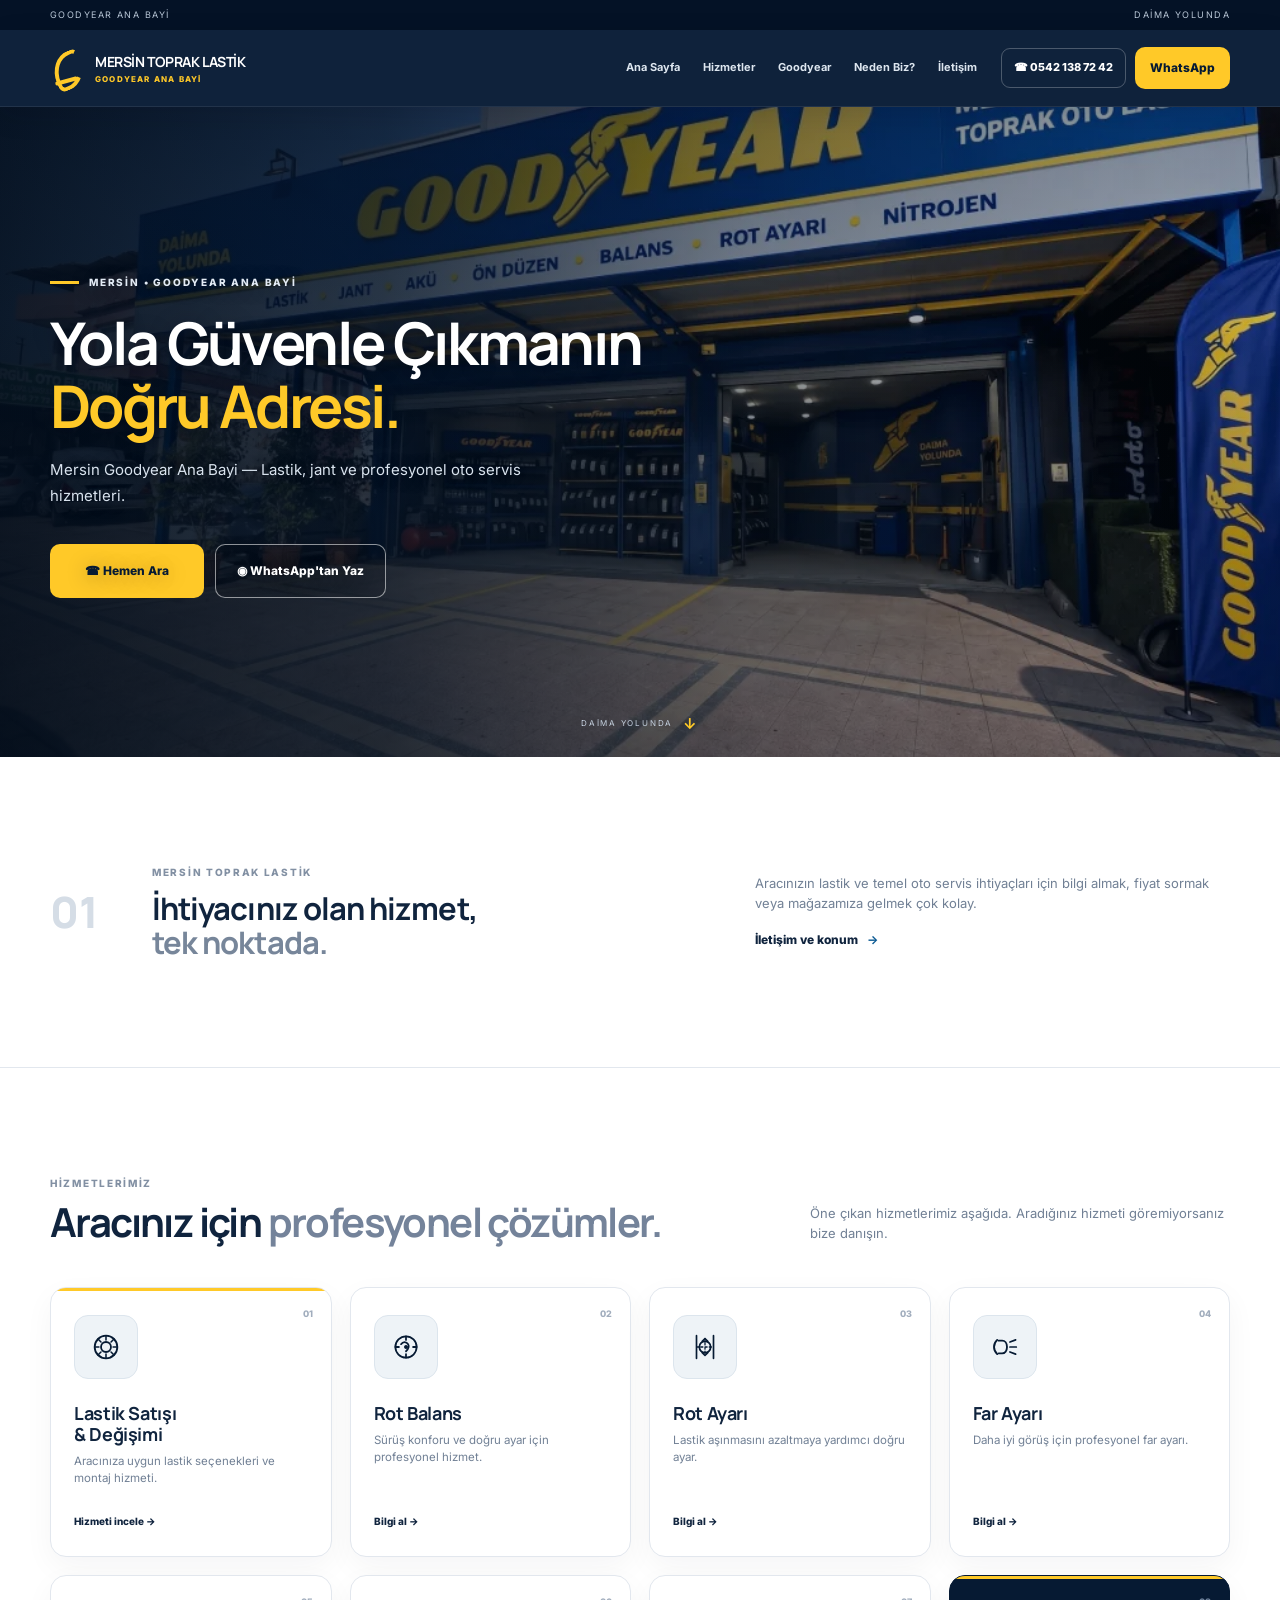
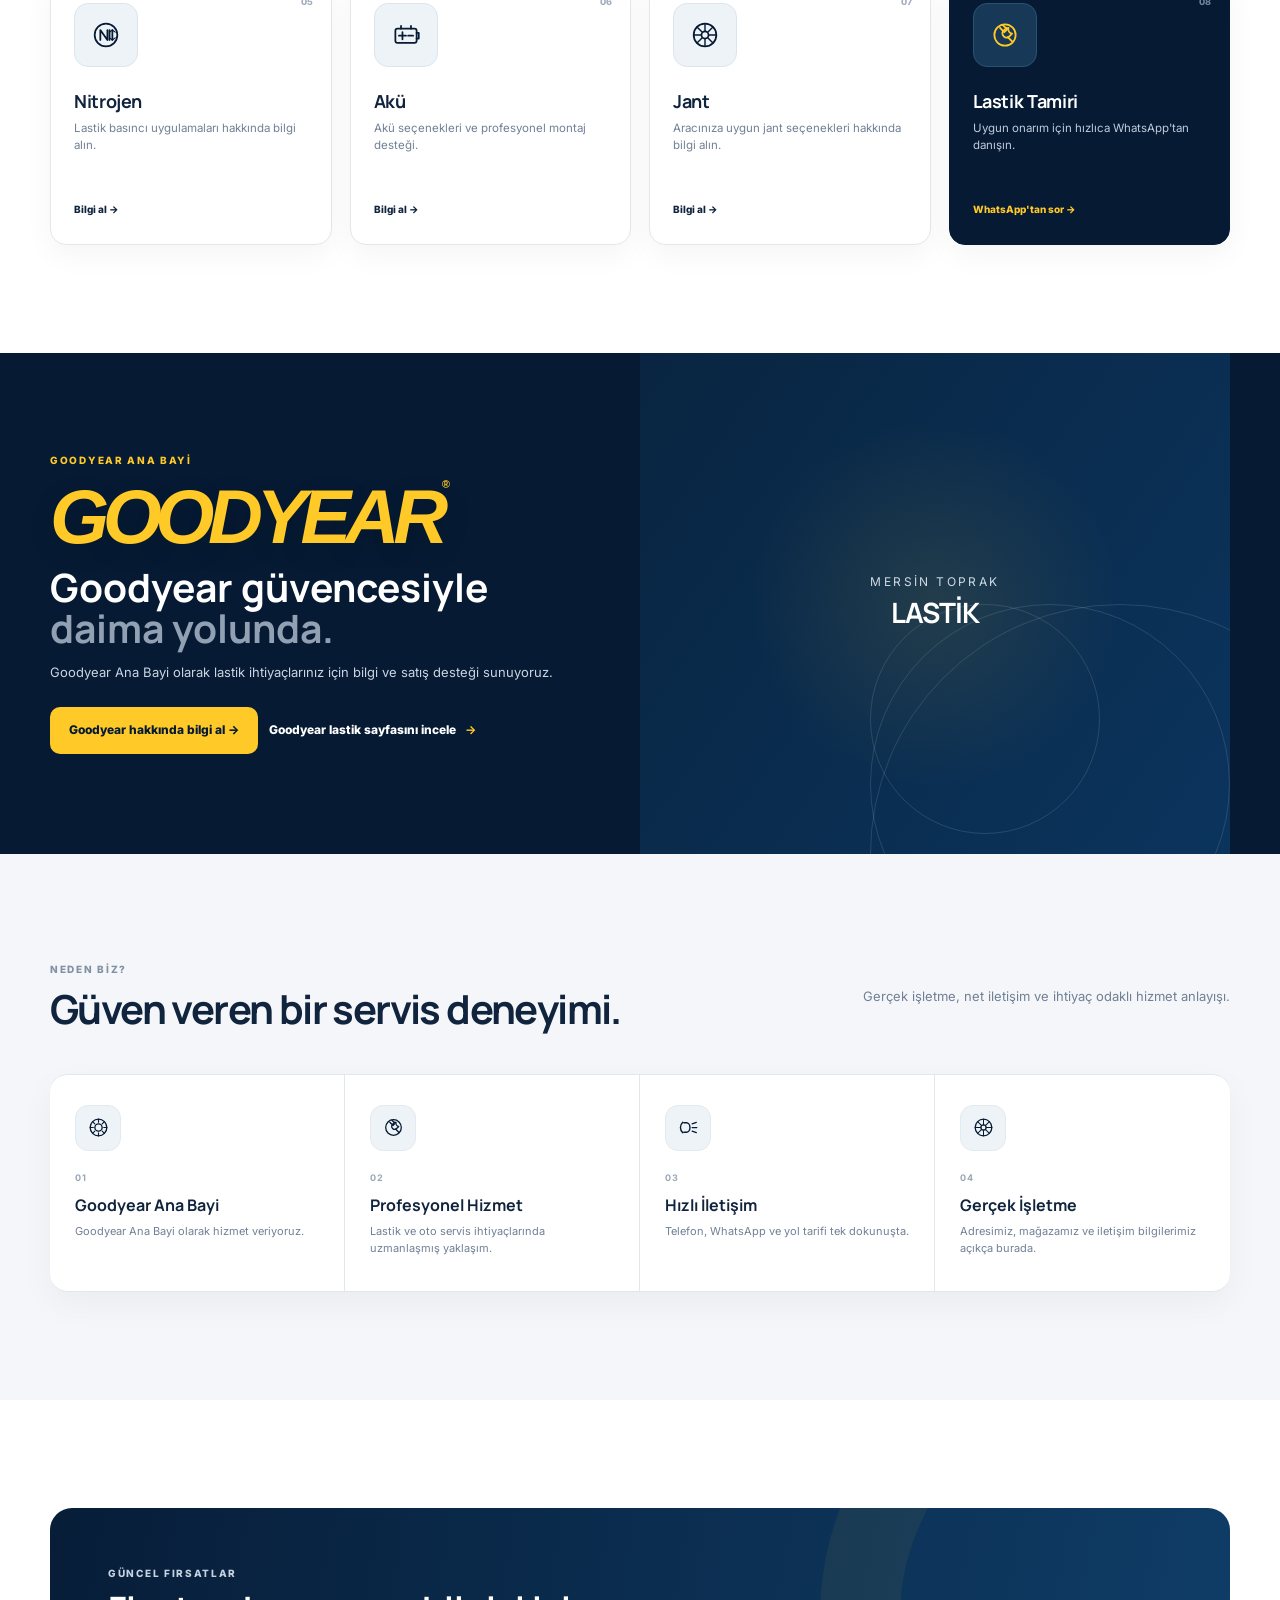
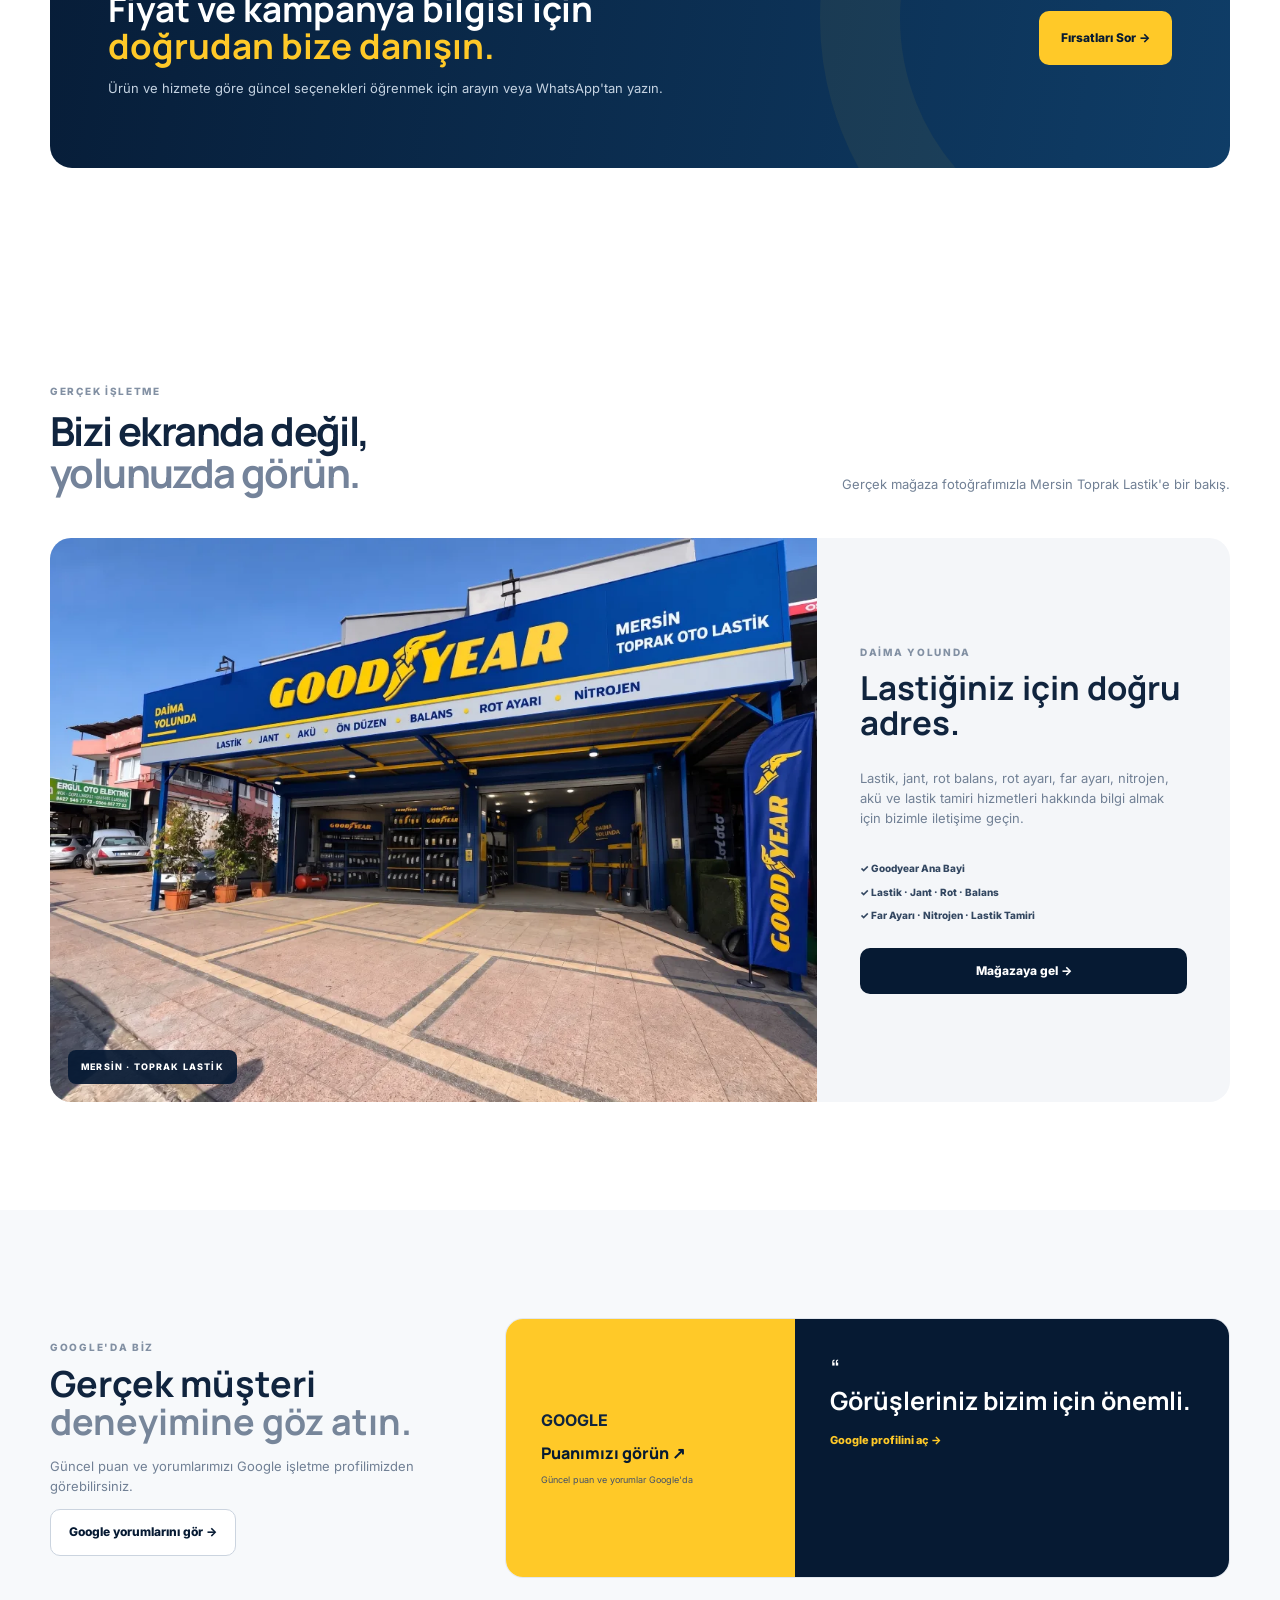
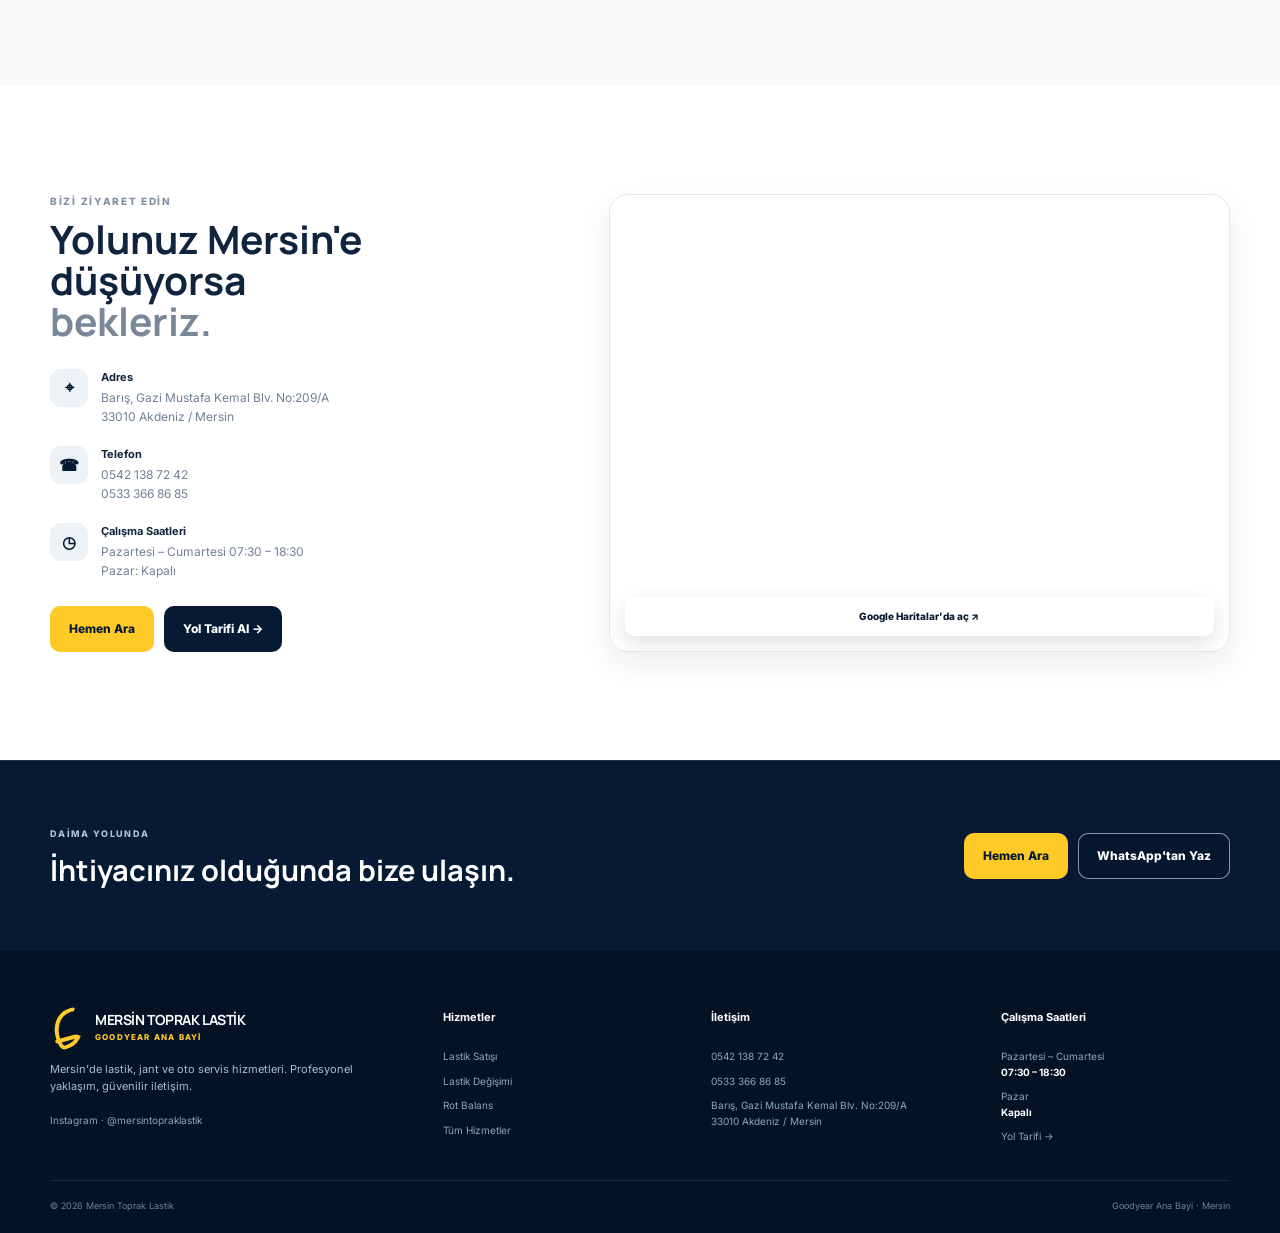
==== commit 4cc178d0: "tasarım iyileştirme" ====
--- a/index.html
+++ b/index.html
@@ -75,9 +75,9 @@
 <a class="service-card dark reveal" href="https://wa.me/905421387242" target="_blank" rel="noopener"><span class="card-no">08</span><div class="service-icon"><svg class="service-icon-svg"><use href="#icon-repair"></use></svg></div><h3>Lastik Tamiri</h3><p>Uygun onarım için hızlıca WhatsApp'tan danışın.</p><span class="card-link">WhatsApp'tan sor →</span></a>
 </div></div></section>
 
-<section class="brand-showcase" id="markalar"><div class="container brand-grid"><div class="brand-left"><span class="kicker">GOODYEAR</span><div class="gy-logo">GOODYEAR<span>®</span></div><h2>Goodyear güvencesiyle<br><span>daima yolunda.</span></h2><p>Goodyear Ana Bayi olarak lastik ihtiyaçlarınız için bilgi ve satış desteği sunuyoruz.</p><div class="hero-actions"><a class="btn btn-yellow track-cta" data-cta="whatsapp" href="https://wa.me/905421387242" target="_blank" rel="noopener">Goodyear hakkında bilgi al →</a><a class="text-link" href="/goodyear-lastik/">Goodyear lastik sayfasını incele <b>→</b></a></div></div><div class="brand-art"><div class="rings"><span></span><span></span><span></span></div><div class="brand-tag">MERSİN TOPRAK<br><b>LASTİK</b></div></div></div></section>
+<section class="brand-showcase" id="markalar"><div class="container brand-grid"><div class="brand-left"><span class="kicker brand-kicker">GOODYEAR ANA BAYİ</span><div class="gy-logo">GOODYEAR<span>®</span></div><h2>Goodyear güvencesiyle<br><span>daima yolunda.</span></h2><p>Goodyear Ana Bayi olarak lastik ihtiyaçlarınız için bilgi ve satış desteği sunuyoruz.</p><div class="hero-actions"><a class="btn btn-yellow track-cta" data-cta="whatsapp" href="https://wa.me/905421387242" target="_blank" rel="noopener">Goodyear hakkında bilgi al →</a><a class="text-link" href="/goodyear-lastik/">Goodyear lastik sayfasını incele <b>→</b></a></div></div><div class="brand-art"><div class="rings"><span></span><span></span><span></span></div><div class="brand-tag">MERSİN TOPRAK<br><b>LASTİK</b></div></div></div></section>
 
-<section class="why section" id="neden-biz"><div class="container"><div class="section-top center"><div><span class="kicker">NEDEN BİZ?</span><h2>Güven veren bir servis deneyimi.</h2></div><p>Gerçek işletme, net iletişim ve ihtiyaç odaklı hizmet anlayışı.</p></div><div class="why-grid"><div class="why-item reveal"><b>01</b><h3>Yetkili Bayii</h3><p>Goodyear yetkili bayii olarak hizmet veriyoruz.</p></div><div class="why-item reveal"><b>02</b><h3>Profesyonel Hizmet</h3><p>Lastik ve oto servis ihtiyaçlarında uzmanlaşmış yaklaşım.</p></div><div class="why-item reveal"><b>03</b><h3>Hızlı İletişim</h3><p>Telefon, WhatsApp ve yol tarifi tek dokunuşta.</p></div><div class="why-item reveal"><b>04</b><h3>Gerçek İşletme</h3><p>Adresimiz, mağazamız ve iletişim bilgilerimiz açıkça burada.</p></div></div></div></section>
+<section class="why section" id="neden-biz"><div class="container"><div class="section-top center"><div><span class="kicker">NEDEN BİZ?</span><h2>Güven veren bir servis deneyimi.</h2></div><p>Gerçek işletme, net iletişim ve ihtiyaç odaklı hizmet anlayışı.</p></div><div class="why-grid"><div class="why-item reveal"><div class="why-icon"><svg><use href="#icon-tire"></use></svg></div><b>01</b><h3>Goodyear Ana Bayi</h3><p>Goodyear Ana Bayi olarak hizmet veriyoruz.</p></div><div class="why-item reveal"><div class="why-icon"><svg><use href="#icon-repair"></use></svg></div><b>02</b><h3>Profesyonel Hizmet</h3><p>Lastik ve oto servis ihtiyaçlarında uzmanlaşmış yaklaşım.</p></div><div class="why-item reveal"><div class="why-icon"><svg><use href="#icon-headlight"></use></svg></div><b>03</b><h3>Hızlı İletişim</h3><p>Telefon, WhatsApp ve yol tarifi tek dokunuşta.</p></div><div class="why-item reveal"><div class="why-icon"><svg><use href="#icon-wheel"></use></svg></div><b>04</b><h3>Gerçek İşletme</h3><p>Adresimiz, mağazamız ve iletişim bilgilerimiz açıkça burada.</p></div></div></div></section>
 
 <section class="campaigns section"><div class="container campaign-card"><div><span class="kicker light">GÜNCEL FIRSATLAR</span><h2>Fiyat ve kampanya bilgisi için<br><span>doğrudan bize danışın.</span></h2><p>Ürün ve hizmete göre güncel seçenekleri öğrenmek için arayın veya WhatsApp'tan yazın.</p></div><a class="btn btn-yellow btn-xl track-cta" data-cta="whatsapp" href="https://wa.me/905421387242" target="_blank" rel="noopener">Fırsatları Sor →</a></div></section>
 
--- a/style.css
+++ b/style.css
@@ -25,3 +25,82 @@
 .service-card.dark:hover .service-icon{background:#1d4567;}
 @media(max-width:820px){.service-card{min-height:225px;}}
 @media(max-width:520px){.service-card{min-height:210px;padding:21px 19px 19px;}.service-icon{width:58px!important;height:58px!important;min-width:58px!important;min-height:58px!important;border-radius:16px;margin-bottom:14px;}.service-icon-svg{width:31px!important;height:31px!important;min-width:31px!important;min-height:31px!important;max-width:31px!important;max-height:31px!important;}.service-card h3{font-size:17px;}}
+
+
+/* PREMIUM VISUAL PASS — Mersin Toprak Lastik */
+:root{
+  --premium-yellow:#FFC928;
+  --premium-surface:#F4F6F9;
+}
+.section{padding:108px 0}
+.section-top{margin-bottom:44px}
+.header{box-shadow:0 8px 28px rgba(2,12,26,.12)}
+.hero{min-height:650px}
+.hero-inner{min-height:650px}
+.hero-bg{transform:scale(1.035);filter:saturate(.92) contrast(1.03)}
+.hero-shade{
+  background:
+    linear-gradient(180deg,rgba(2,10,21,.30) 0%,rgba(2,10,21,.12) 32%,rgba(2,10,21,.42) 100%),
+    linear-gradient(90deg,rgba(3,15,30,.93) 0%,rgba(5,21,40,.78) 30%,rgba(6,24,44,.38) 58%,rgba(6,24,44,.08) 100%);
+}
+.hero-copy{max-width:620px;padding:108px 0}
+.hero h1{font-size:clamp(38px,4.6vw,60px);line-height:1.06;letter-spacing:-.045em}
+.hero p{max-width:520px;line-height:1.7}
+.hero-actions .btn{min-width:154px}
+.services{background:#fff}
+.service-grid{gap:18px}
+.service-card{min-height:270px;padding:27px 23px;border-radius:16px}
+.service-icon{width:56px;height:56px;border-radius:14px;margin-bottom:24px}
+.service-icon-svg{width:30px;height:30px}
+.service-card:hover{transform:translateY(-8px);box-shadow:0 18px 45px rgba(6,26,51,.10)}
+.why{background:var(--premium-surface)}
+.why-grid{background:#fff;border-radius:18px;overflow:hidden;box-shadow:0 12px 35px rgba(6,26,51,.045)}
+.why-item{padding:30px 25px 34px;border-right:1px solid var(--line);transition:.25s}
+.why-item:hover{background:#fbfcfd}
+.why-icon{
+  width:46px;height:46px;border-radius:13px;background:#eef3f7;
+  color:var(--navy);display:grid;place-items:center;
+  border:1px solid #e2e9ef;margin-bottom:20px;
+}
+.why-icon svg{width:25px;height:25px;fill:none;stroke:currentColor;stroke-width:2.2;stroke-linecap:round;stroke-linejoin:round}
+.why-item>b{display:block;font-size:9px;color:#9aa7b7;letter-spacing:.12em}
+.why-item h3{margin-top:8px}
+.brand-showcase{position:relative}
+.brand-left{padding:100px 0}
+.brand-kicker{color:var(--premium-yellow)!important}
+.gy-logo{font-size:76px;letter-spacing:-.085em;text-shadow:0 8px 28px rgba(0,0,0,.12)}
+.brand-left h2{font-size:39px}
+.brand-art{min-height:500px}
+.brand-tag{letter-spacing:.2em}
+.campaigns{padding-top:108px}
+.story{padding-top:108px}
+.reviews{padding-top:108px}
+.contact{padding-top:108px}
+.quick-cta-inner{min-height:190px}
+@media (max-width:900px){
+  .section{padding:84px 0}
+  .hero,.hero-inner{min-height:600px}
+  .hero-copy{padding:90px 0}
+  .hero h1{font-size:clamp(36px,8vw,52px)}
+  .brand-left{padding:78px 0}
+}
+@media (max-width:700px){
+  .section{padding:72px 0}
+  .section-top{margin-bottom:34px}
+  .hero{min-height:620px}
+  .hero-inner{min-height:620px}
+  .hero-copy{padding:78px 0 95px}
+  .hero h1{font-size:clamp(34px,10vw,46px);line-height:1.08}
+  .hero p{font-size:14px;line-height:1.65}
+  .hero-actions{gap:10px}
+  .hero-actions .btn{min-width:0;flex:1}
+  .service-grid{gap:12px}
+  .service-card{min-height:245px;padding:22px 18px}
+  .service-icon{width:50px;height:50px;margin-bottom:19px}
+  .why-grid{border-radius:14px}
+  .why-item{padding:24px 19px 28px}
+  .why-icon{width:42px;height:42px;margin-bottom:15px}
+  .brand-left{padding:70px 0}
+  .gy-logo{font-size:58px}
+  .brand-art{min-height:330px}
+}
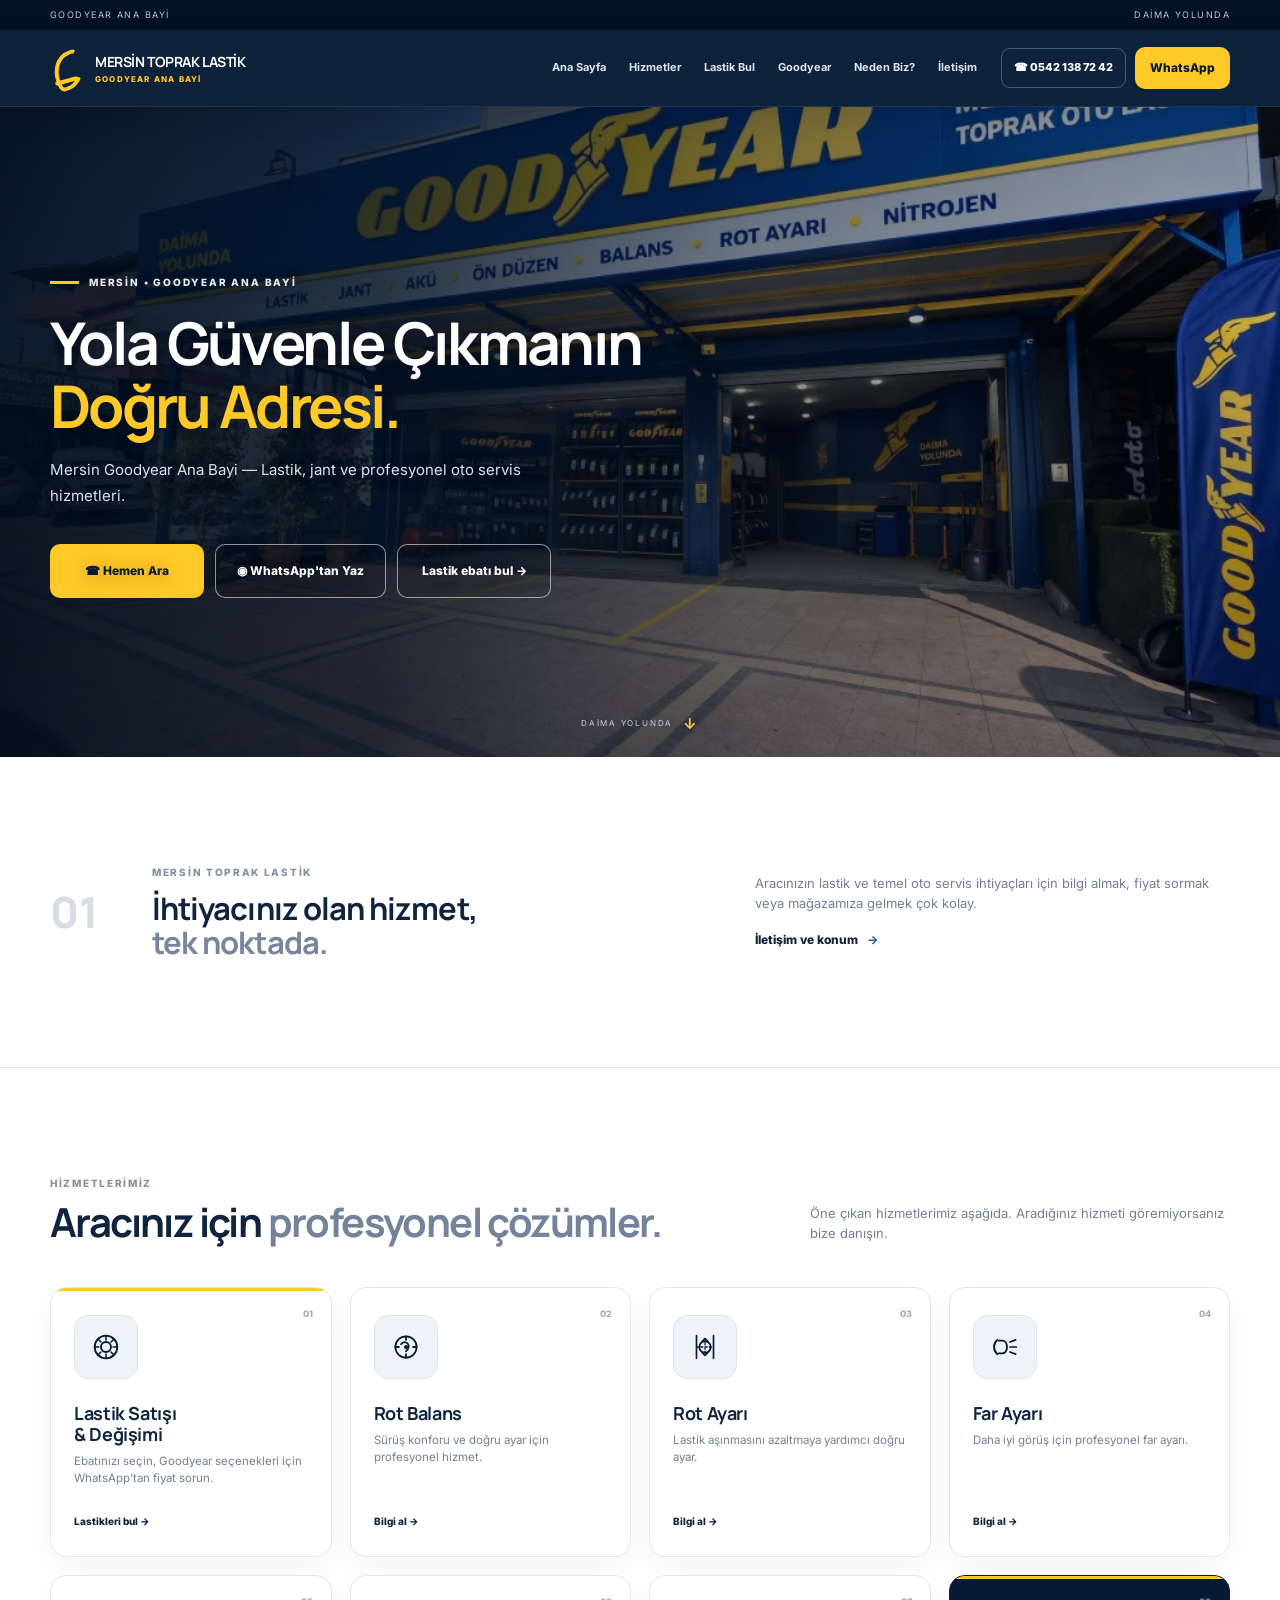
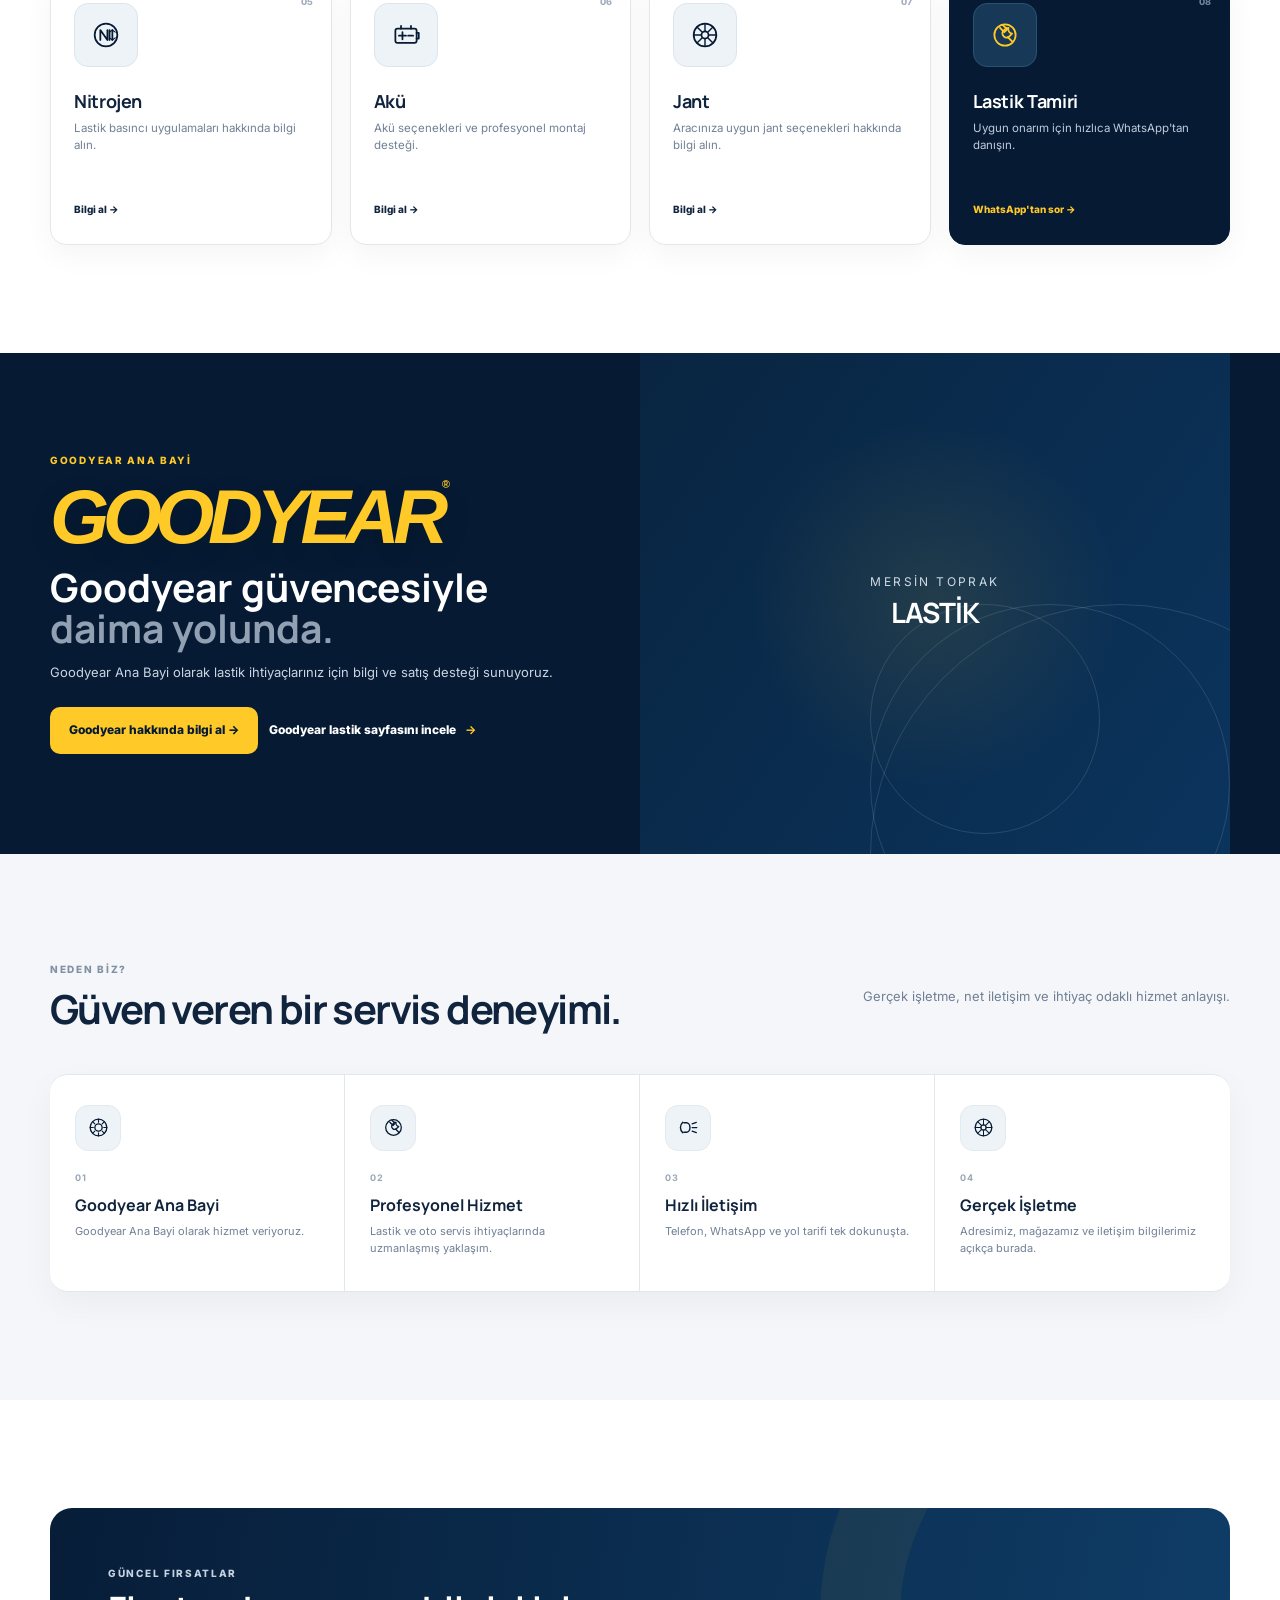
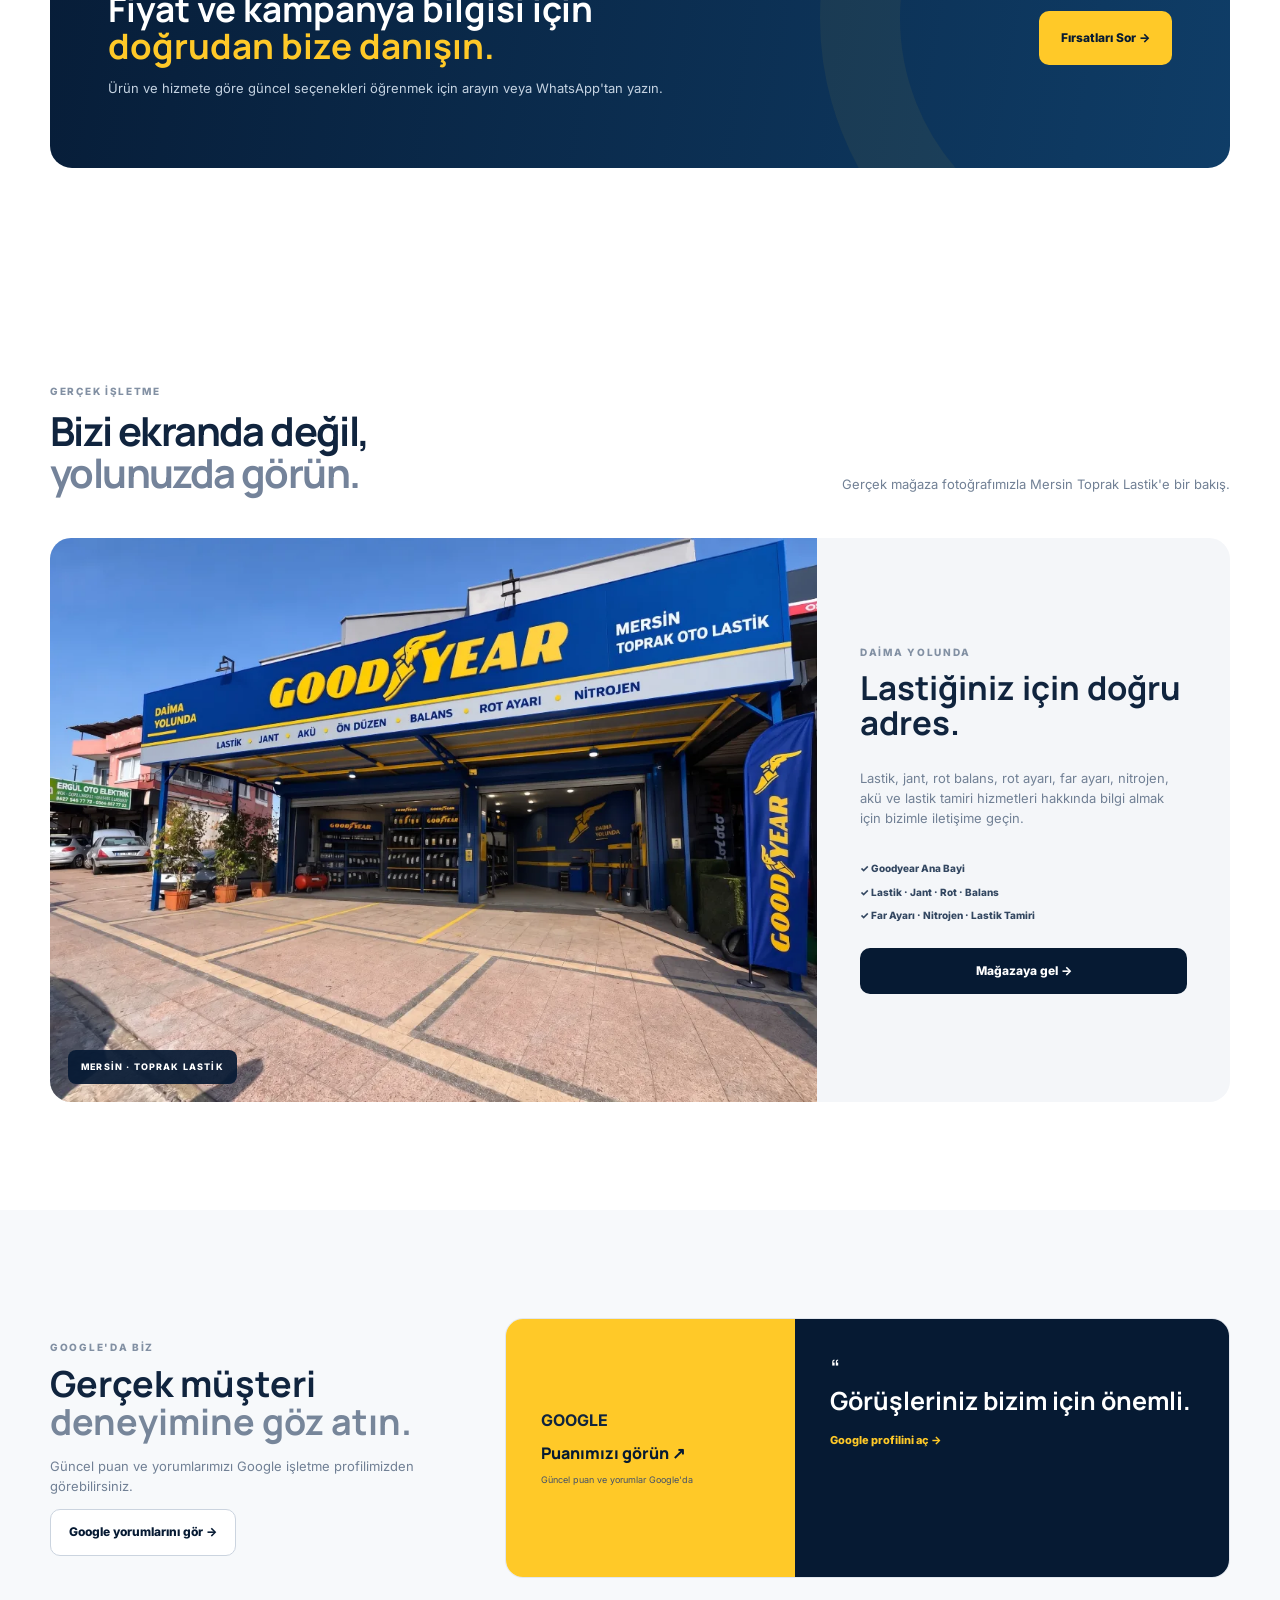
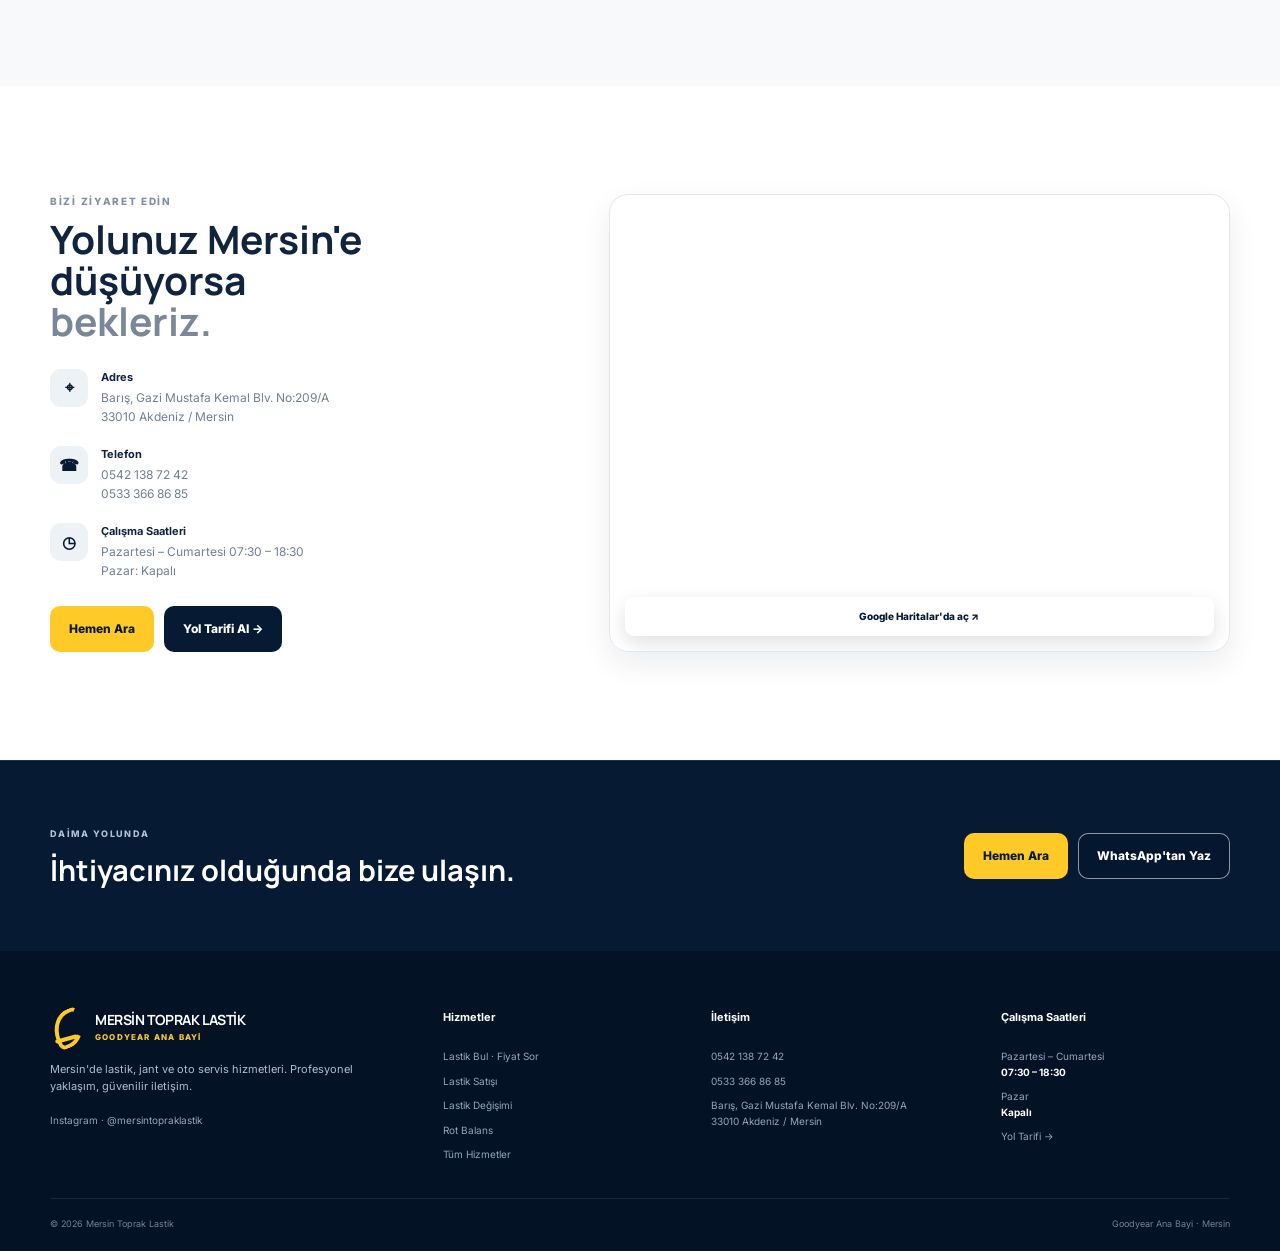
==== commit 0cae4f61: "lastikbul" ====
--- a/index.html
+++ b/index.html
@@ -34,6 +34,7 @@
     <nav class="nav" id="mainNav" aria-label="Ana menü">
       <a href="/#anasayfa">Ana Sayfa</a>
       <a href="/#hizmetler">Hizmetler</a>
+      <a href="/lastik-bul/">Lastik Bul</a>
       <a href="/#markalar">Goodyear</a>
       <a href="/#neden-biz">Neden Biz?</a>
       <a href="/#iletisim">İletişim</a>
@@ -58,14 +59,14 @@
   <div class="eyebrow"><i></i> MERSİN • GOODYEAR ANA BAYİ</div>
   <h1>Yola Güvenle Çıkmanın<br><span>Doğru Adresi.</span></h1>
   <p>Mersin Goodyear Ana Bayi — Lastik, jant ve profesyonel oto servis hizmetleri.</p>
-  <div class="hero-actions"><a class="btn btn-yellow btn-xl track-cta" data-cta="phone" href="tel:+905421387242">☎ Hemen Ara</a><a class="btn btn-ghost btn-xl track-cta" data-cta="whatsapp" href="https://wa.me/905421387242" target="_blank" rel="noopener">◉ WhatsApp'tan Yaz</a></div>
+  <div class="hero-actions"><a class="btn btn-yellow btn-xl track-cta" data-cta="phone" href="tel:+905421387242">☎ Hemen Ara</a><a class="btn btn-ghost btn-xl track-cta" data-cta="whatsapp" href="https://wa.me/905421387242" target="_blank" rel="noopener">◉ WhatsApp'tan Yaz</a><a class="btn btn-ghost btn-xl" href="/lastik-bul/">Lastik ebatı bul →</a></div>
 </div></div><div class="hero-note"><span>DAİMA YOLUNDA</span><b>↓</b></div></section>
 
 <section class="intro section"><div class="container intro-grid"><div class="intro-number">01</div><div><span class="kicker">MERSİN TOPRAK LASTİK</span><h2>İhtiyacınız olan hizmet,<br><span>tek noktada.</span></h2></div><div><p>Aracınızın lastik ve temel oto servis ihtiyaçları için bilgi almak, fiyat sormak veya mağazamıza gelmek çok kolay.</p><a class="text-link" href="#iletisim">İletişim ve konum <b>→</b></a></div></div></section>
 
 <section class="services section" id="hizmetler"><div class="container"><div class="section-top"><div><span class="kicker">HİZMETLERİMİZ</span><h2>Aracınız için <span>profesyonel çözümler.</span></h2></div><p>Öne çıkan hizmetlerimiz aşağıda. Aradığınız hizmeti göremiyorsanız bize danışın.</p></div>
 <div class="service-grid">
-<a class="service-card service-main reveal" href="/lastikci/"><span class="card-no">01</span><div class="service-icon"><svg class="service-icon-svg"><use href="#icon-tire"></use></svg></div><h3>Lastik Satışı<br>& Değişimi</h3><p>Aracınıza uygun lastik seçenekleri ve montaj hizmeti.</p><span class="card-link">Hizmeti incele →</span></a>
+<a class="service-card service-main reveal" href="/lastik-bul/"><span class="card-no">01</span><div class="service-icon"><svg class="service-icon-svg"><use href="#icon-tire"></use></svg></div><h3>Lastik Satışı<br>& Değişimi</h3><p>Ebatınızı seçin, Goodyear seçenekleri için WhatsApp'tan fiyat sorun.</p><span class="card-link">Lastikleri bul →</span></a>
 <a class="service-card reveal" href="/rot-balans/"><span class="card-no">02</span><div class="service-icon"><svg class="service-icon-svg"><use href="#icon-balance"></use></svg></div><h3>Rot Balans</h3><p>Sürüş konforu ve doğru ayar için profesyonel hizmet.</p><span class="card-link">Bilgi al →</span></a>
 <a class="service-card reveal" href="/rot-balans/"><span class="card-no">03</span><div class="service-icon"><svg class="service-icon-svg"><use href="#icon-alignment"></use></svg></div><h3>Rot Ayarı</h3><p>Lastik aşınmasını azaltmaya yardımcı doğru ayar.</p><span class="card-link">Bilgi al →</span></a>
 <a class="service-card reveal" href="/#iletisim"><span class="card-no">04</span><div class="service-icon"><svg class="service-icon-svg"><use href="#icon-headlight"></use></svg></div><h3>Far Ayarı</h3><p>Daha iyi görüş için profesyonel far ayarı.</p><span class="card-link">Bilgi al →</span></a>
@@ -90,10 +91,10 @@
 <section class="quick-cta"><div class="container quick-cta-inner"><div><span>DAİMA YOLUNDA</span><h2>İhtiyacınız olduğunda bize ulaşın.</h2></div><div class="quick-cta-actions"><a class="btn btn-yellow track-cta" data-cta="phone" href="tel:+905421387242">Hemen Ara</a><a class="btn btn-ghost track-cta" data-cta="whatsapp" href="https://wa.me/905421387242" target="_blank" rel="noopener">WhatsApp'tan Yaz</a></div></div></section>
 <footer class="footer"><div class="container footer-grid">
   <div class="footer-main"><a class="brand" href="/"><span class="brand-badge"><span></span><i></i></span><span class="brand-copy"><b>MERSİN TOPRAK LASTİK</b><small>GOODYEAR ANA BAYİ</small></span></a><p>Mersin'de lastik, jant ve oto servis hizmetleri. Profesyonel yaklaşım, güvenilir iletişim.</p><a class="ig" href="https://www.instagram.com/mersintopraklastik/" target="_blank" rel="noopener">Instagram · @mersintopraklastik</a></div>
-  <div><h4>Hizmetler</h4><a href="/lastikci/">Lastik Satışı</a><a href="/lastik-degisimi/">Lastik Değişimi</a><a href="/rot-balans/">Rot Balans</a><a href="/#hizmetler">Tüm Hizmetler</a></div>
+  <div><h4>Hizmetler</h4><a href="/lastik-bul/">Lastik Bul · Fiyat Sor</a><a href="/lastikci/">Lastik Satışı</a><a href="/lastik-degisimi/">Lastik Değişimi</a><a href="/rot-balans/">Rot Balans</a><a href="/#hizmetler">Tüm Hizmetler</a></div>
   <div><h4>İletişim</h4><a href="tel:+905421387242">0542 138 72 42</a><a href="tel:+905333668685">0533 366 86 85</a><span>Barış, Gazi Mustafa Kemal Blv. No:209/A<br>33010 Akdeniz / Mersin</span></div>
   <div><h4>Çalışma Saatleri</h4><span>Pazartesi – Cumartesi<br><b>07:30 – 18:30</b></span><span>Pazar<br><b>Kapalı</b></span><a href="/iletisim/">Yol Tarifi →</a></div>
 </div><div class="container footer-bottom"><span>© 2026 Mersin Toprak Lastik</span><span>Goodyear Ana Bayi · Mersin</span></div></footer>
 <div class="mobile-bar"><a class="track-cta" data-cta="phone" href="tel:+905421387242"><b>☎</b>Ara</a><a class="track-cta" data-cta="whatsapp" href="https://wa.me/905421387242" target="_blank" rel="noopener"><b>◉</b>WhatsApp</a><a class="track-cta" data-cta="directions" href="https://www.google.com/maps/place/Mersin+Toprak+Lastik-Goodyear+Yetkili+Bayii/@36.8005869,34.61231,559m/data=!3m2!1e3!4b1!4m6!3m5!1s0x1527f30176b6448f:0xa82f6b3eb2f2e875!8m2!3d36.8005826!4d34.6148849!16s%2Fg%2F11xtbkv9j8!5m1!1e1?entry=ttu&g_ep=EgoyMDI2MDkxNi4wIKXMDSoASAFQAw%3D%3D" target="_blank" rel="noopener"><b>⌖</b>Yol Tarifi</a></div>
 <script src="/script.js" defer></script>
-</body></html>+</body></html>
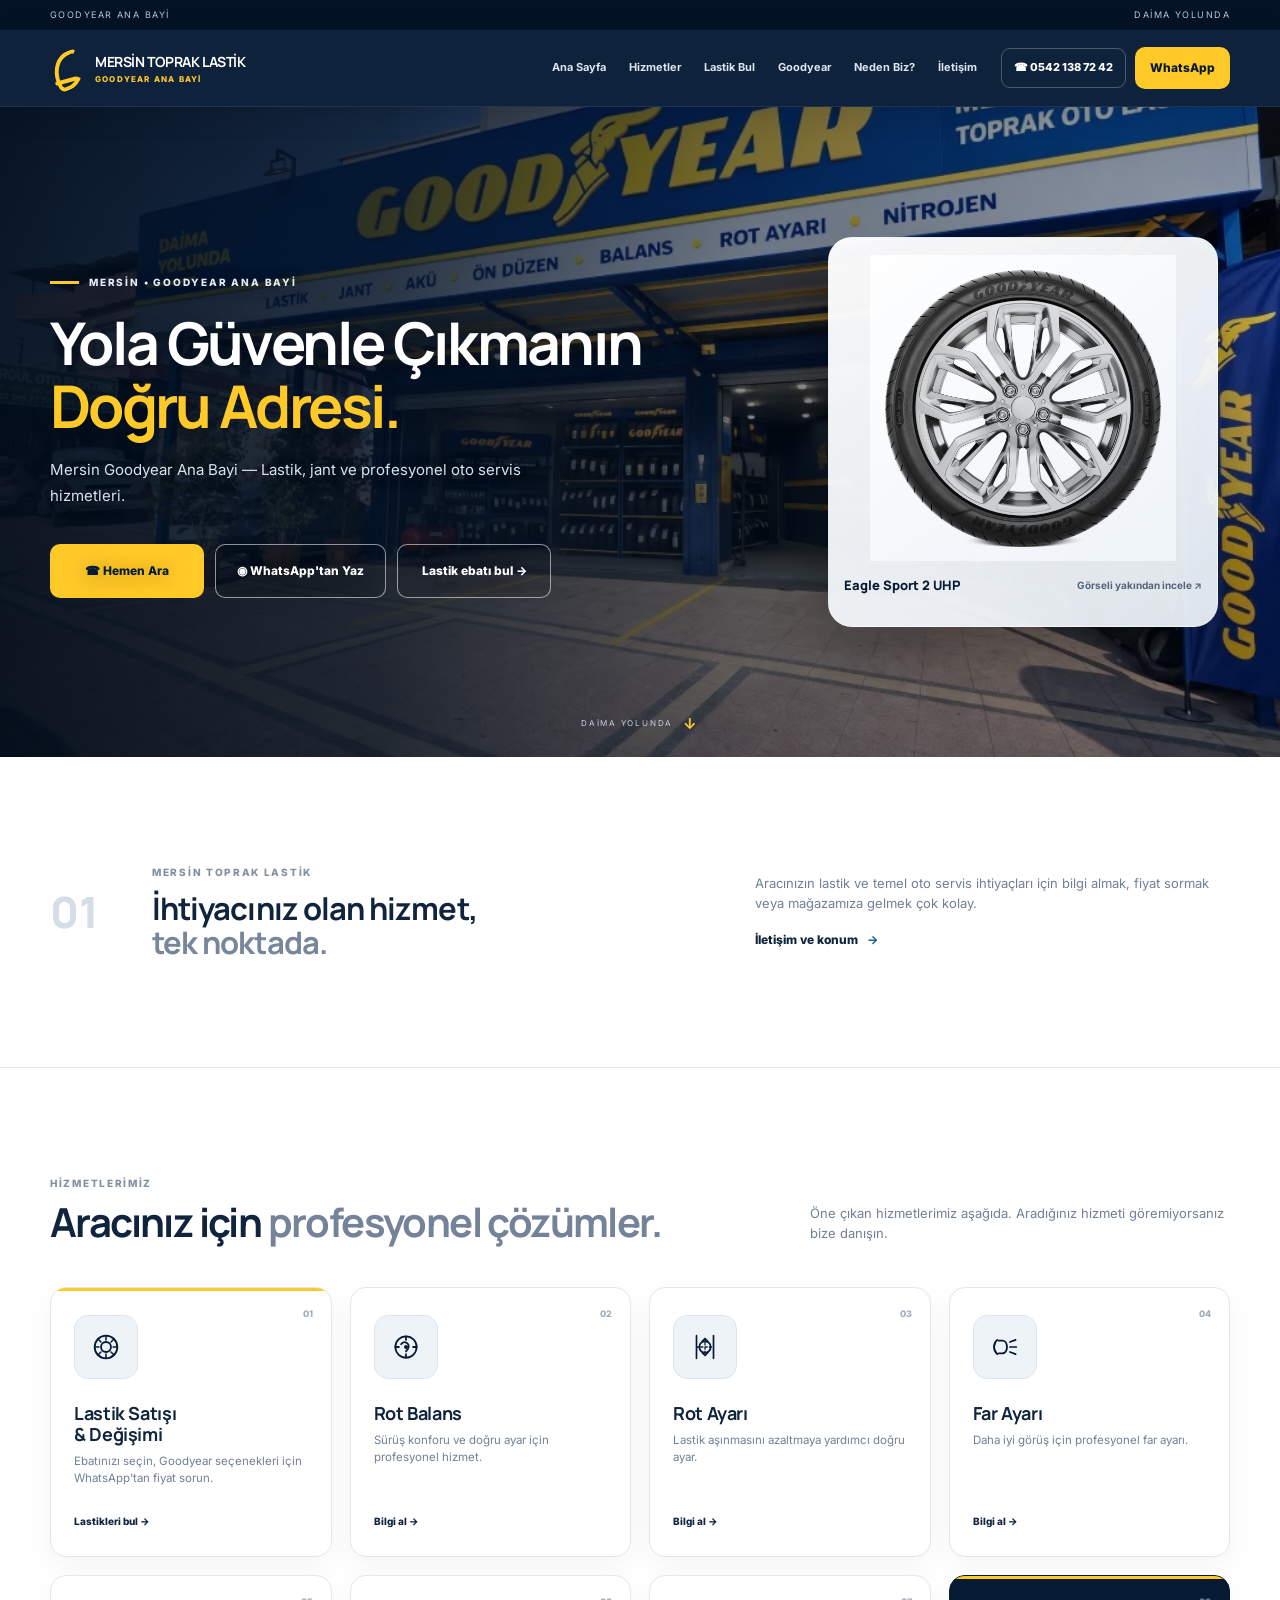
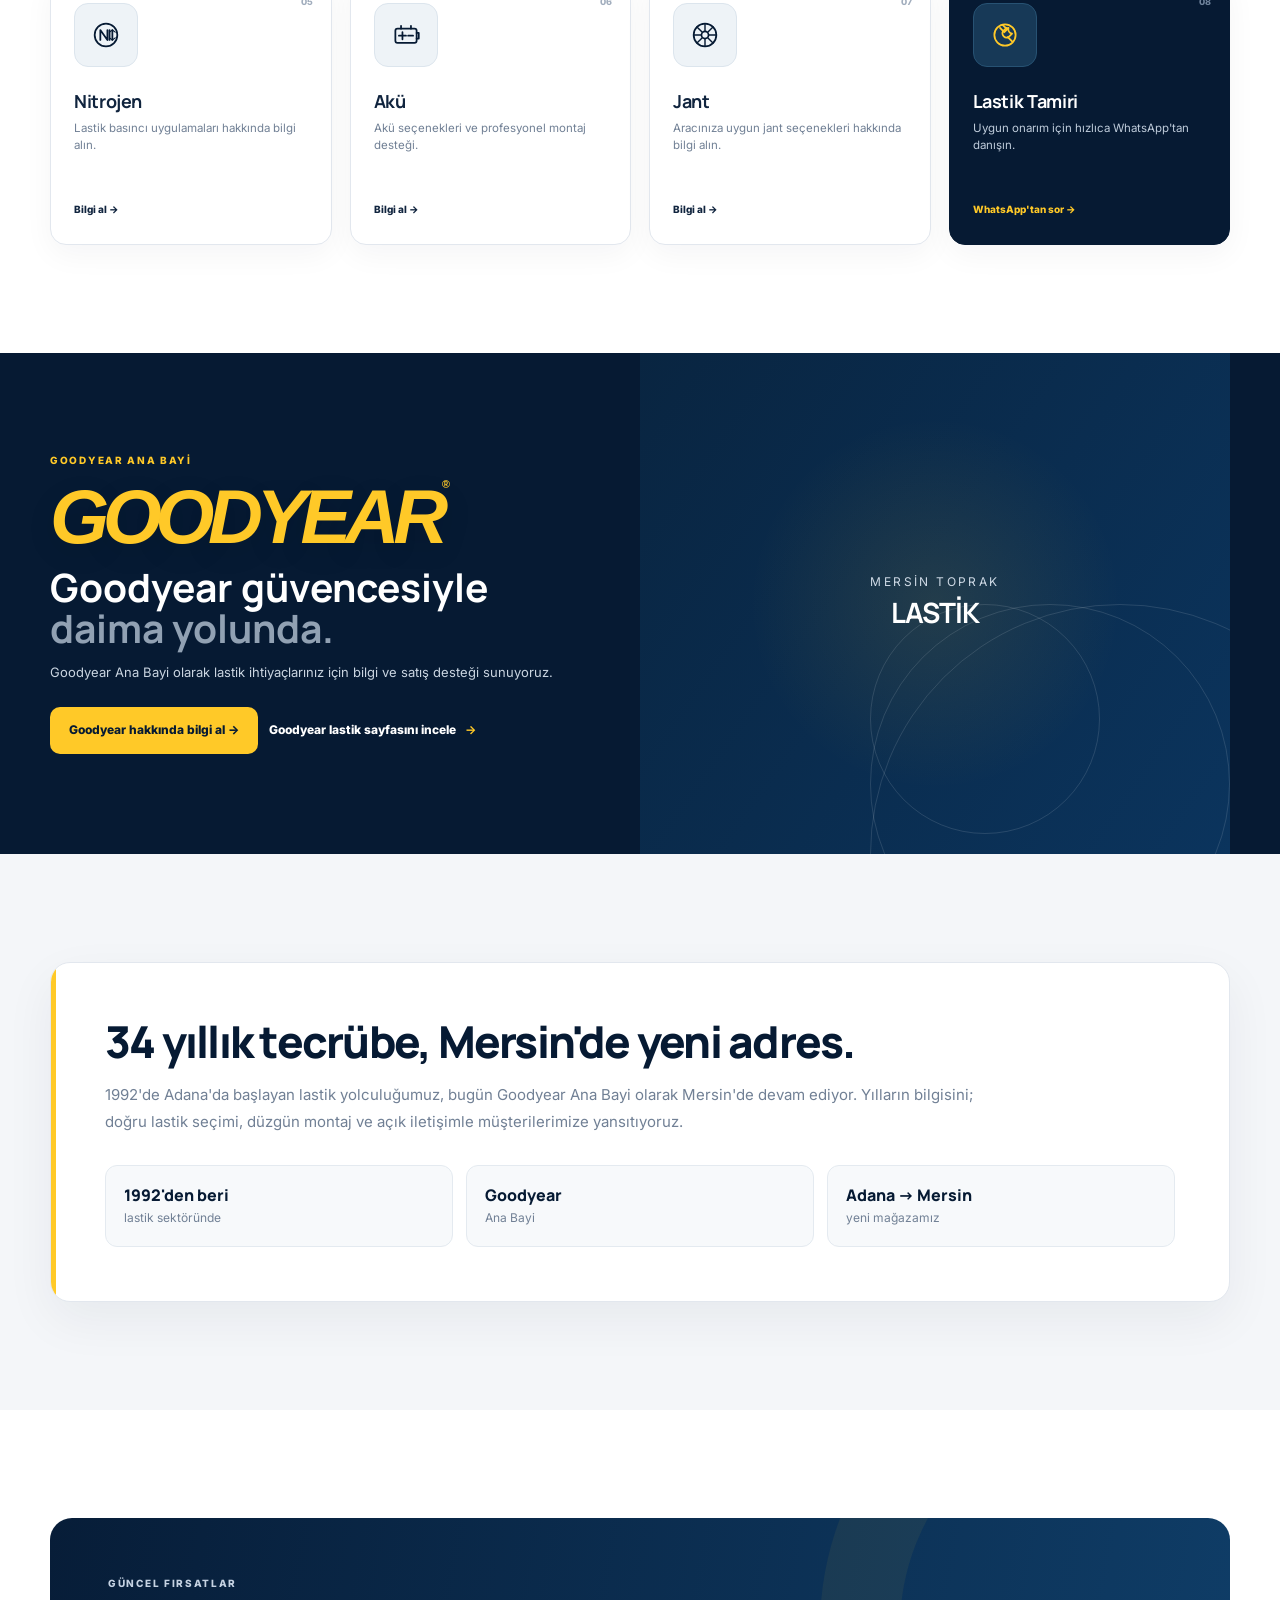
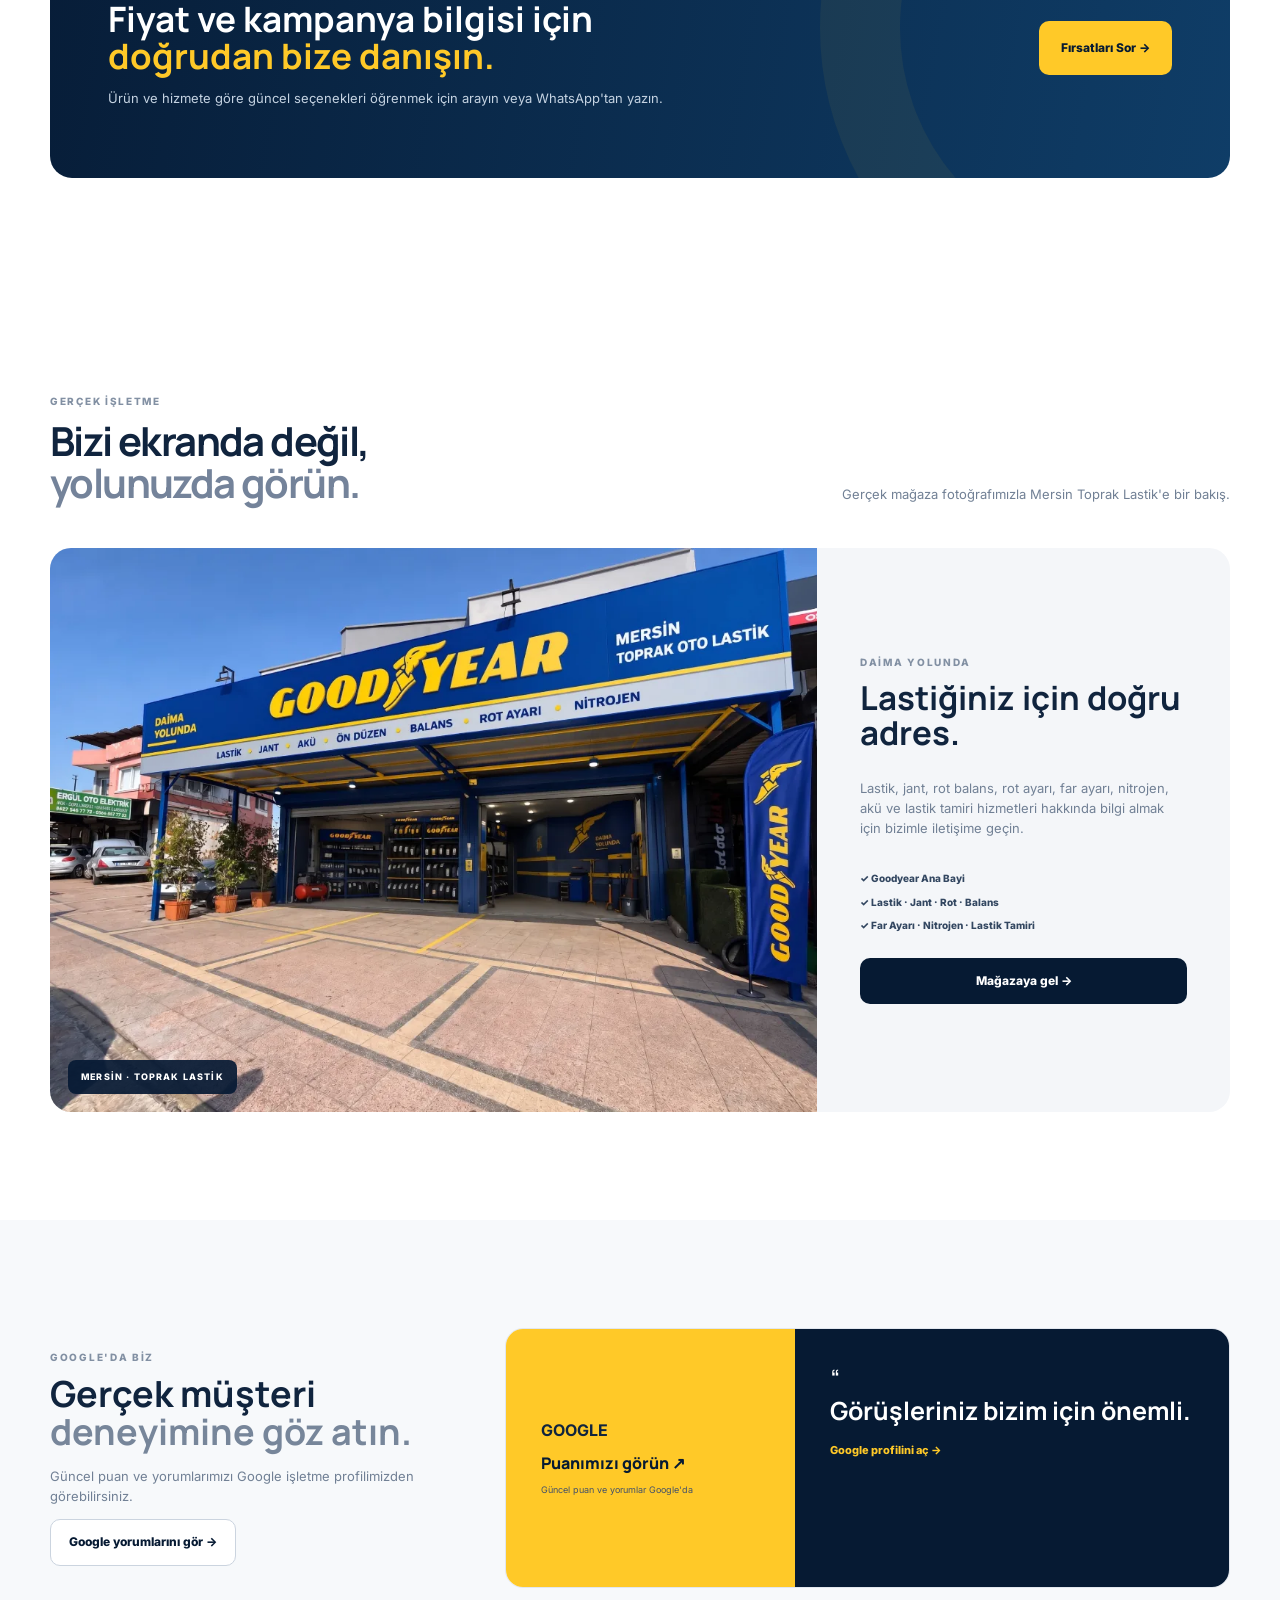
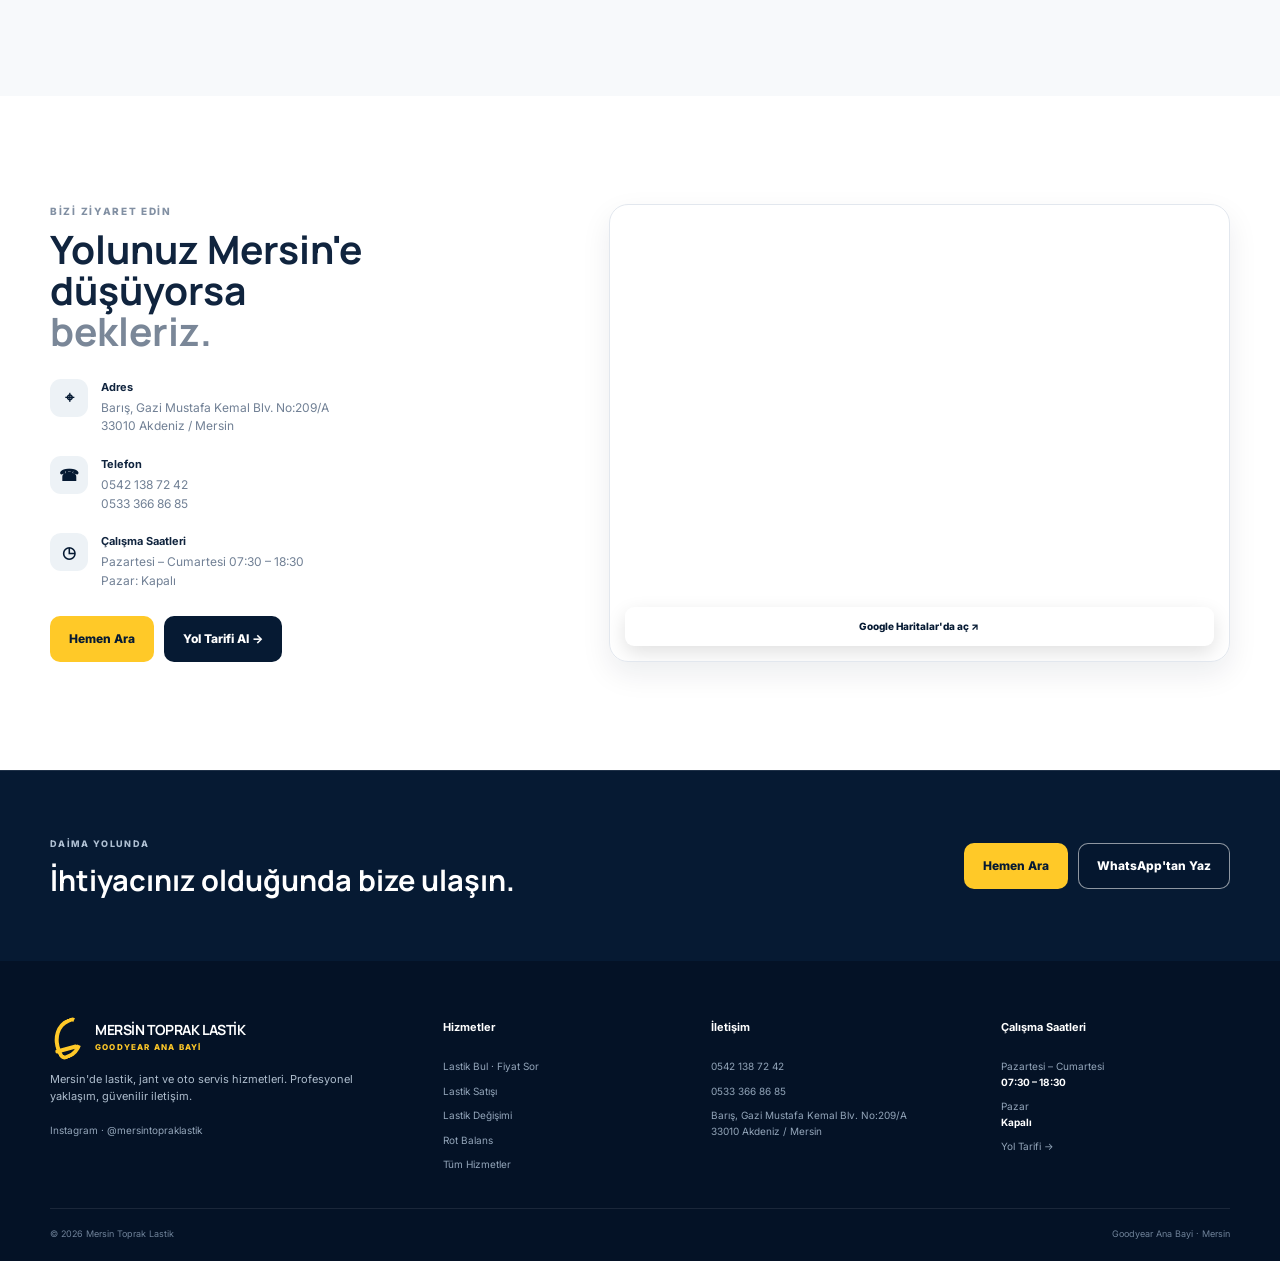
==== commit 895edc9c: "ikon" ====
--- a/index.html
+++ b/index.html
@@ -60,7 +60,7 @@
   <h1>Yola Güvenle Çıkmanın<br><span>Doğru Adresi.</span></h1>
   <p>Mersin Goodyear Ana Bayi — Lastik, jant ve profesyonel oto servis hizmetleri.</p>
   <div class="hero-actions"><a class="btn btn-yellow btn-xl track-cta" data-cta="phone" href="tel:+905421387242">☎ Hemen Ara</a><a class="btn btn-ghost btn-xl track-cta" data-cta="whatsapp" href="https://wa.me/905421387242" target="_blank" rel="noopener">◉ WhatsApp'tan Yaz</a><a class="btn btn-ghost btn-xl" href="/lastik-bul/">Lastik ebatı bul →</a></div>
-</div></div><div class="hero-note"><span>DAİMA YOLUNDA</span><b>↓</b></div></section>
+</div><button class="hero-tire-viewer" type="button" data-tire-zoom aria-label="Goodyear Eagle Sport 2 UHP lastik görselini yakından incele"><img src="/assets/goodyear-eagle-sport-2-uhp.webp" alt="Goodyear Eagle Sport 2 UHP lastik"><span class="hero-tire-caption"><b>Eagle Sport 2 UHP</b><small>Görseli yakından incele <span aria-hidden="true">↗</span></small></span></button></div><div class="hero-note"><span>DAİMA YOLUNDA</span><b>↓</b></div></section>
 
 <section class="intro section"><div class="container intro-grid"><div class="intro-number">01</div><div><span class="kicker">MERSİN TOPRAK LASTİK</span><h2>İhtiyacınız olan hizmet,<br><span>tek noktada.</span></h2></div><div><p>Aracınızın lastik ve temel oto servis ihtiyaçları için bilgi almak, fiyat sormak veya mağazamıza gelmek çok kolay.</p><a class="text-link" href="#iletisim">İletişim ve konum <b>→</b></a></div></div></section>
 
@@ -78,7 +78,7 @@
 
 <section class="brand-showcase" id="markalar"><div class="container brand-grid"><div class="brand-left"><span class="kicker brand-kicker">GOODYEAR ANA BAYİ</span><div class="gy-logo">GOODYEAR<span>®</span></div><h2>Goodyear güvencesiyle<br><span>daima yolunda.</span></h2><p>Goodyear Ana Bayi olarak lastik ihtiyaçlarınız için bilgi ve satış desteği sunuyoruz.</p><div class="hero-actions"><a class="btn btn-yellow track-cta" data-cta="whatsapp" href="https://wa.me/905421387242" target="_blank" rel="noopener">Goodyear hakkında bilgi al →</a><a class="text-link" href="/goodyear-lastik/">Goodyear lastik sayfasını incele <b>→</b></a></div></div><div class="brand-art"><div class="rings"><span></span><span></span><span></span></div><div class="brand-tag">MERSİN TOPRAK<br><b>LASTİK</b></div></div></div></section>
 
-<section class="why section" id="neden-biz"><div class="container"><div class="section-top center"><div><span class="kicker">NEDEN BİZ?</span><h2>Güven veren bir servis deneyimi.</h2></div><p>Gerçek işletme, net iletişim ve ihtiyaç odaklı hizmet anlayışı.</p></div><div class="why-grid"><div class="why-item reveal"><div class="why-icon"><svg><use href="#icon-tire"></use></svg></div><b>01</b><h3>Goodyear Ana Bayi</h3><p>Goodyear Ana Bayi olarak hizmet veriyoruz.</p></div><div class="why-item reveal"><div class="why-icon"><svg><use href="#icon-repair"></use></svg></div><b>02</b><h3>Profesyonel Hizmet</h3><p>Lastik ve oto servis ihtiyaçlarında uzmanlaşmış yaklaşım.</p></div><div class="why-item reveal"><div class="why-icon"><svg><use href="#icon-headlight"></use></svg></div><b>03</b><h3>Hızlı İletişim</h3><p>Telefon, WhatsApp ve yol tarifi tek dokunuşta.</p></div><div class="why-item reveal"><div class="why-icon"><svg><use href="#icon-wheel"></use></svg></div><b>04</b><h3>Gerçek İşletme</h3><p>Adresimiz, mağazamız ve iletişim bilgilerimiz açıkça burada.</p></div></div></div></section>
+<section class="why section" id="neden-biz"><div class="container"><div class="experience-panel reveal"><h2><span data-years-since="1992" data-fallback="34">34</span> yıllık tecrübe, Mersin'de yeni adres.</h2><p>1992'de Adana'da başlayan lastik yolculuğumuz, bugün Goodyear Ana Bayi olarak Mersin'de devam ediyor. Yılların bilgisini; doğru lastik seçimi, düzgün montaj ve açık iletişimle müşterilerimize yansıtıyoruz.</p><div class="experience-facts"><div class="experience-fact"><strong>1992'den beri</strong><span>lastik sektöründe</span></div><div class="experience-fact"><strong>Goodyear</strong><span>Ana Bayi</span></div><div class="experience-fact"><strong>Adana → Mersin</strong><span>yeni mağazamız</span></div></div></div></div></section>
 
 <section class="campaigns section"><div class="container campaign-card"><div><span class="kicker light">GÜNCEL FIRSATLAR</span><h2>Fiyat ve kampanya bilgisi için<br><span>doğrudan bize danışın.</span></h2><p>Ürün ve hizmete göre güncel seçenekleri öğrenmek için arayın veya WhatsApp'tan yazın.</p></div><a class="btn btn-yellow btn-xl track-cta" data-cta="whatsapp" href="https://wa.me/905421387242" target="_blank" rel="noopener">Fırsatları Sor →</a></div></section>
 
--- a/style.css
+++ b/style.css
@@ -104,3 +104,31 @@
   .gy-logo{font-size:58px}
   .brand-art{min-height:330px}
 }
+
+/* Interactive tire photo zoom */
+.hero-tire-viewer{position:absolute;right:1%;top:50%;transform:translateY(-50%);width:min(35vw,390px);aspect-ratio:1;border:1px solid rgba(255,255,255,.18);border-radius:24px;padding:15px;background:linear-gradient(145deg,rgba(255,255,255,.97),rgba(235,241,247,.94));box-shadow:0 24px 70px rgba(0,0,0,.3);cursor:zoom-in;text-align:left;transition:transform .25s,box-shadow .25s}
+.hero-tire-viewer:hover,.hero-tire-viewer:focus-visible{transform:translateY(-52%);box-shadow:0 30px 85px rgba(0,0,0,.4);outline:3px solid var(--yellow);outline-offset:3px}
+.hero-tire-viewer img{width:100%;height:calc(100% - 52px);object-fit:contain;mix-blend-mode:multiply}
+.hero-tire-caption{height:48px;display:flex;align-items:center;justify-content:space-between;gap:8px;color:var(--navy)}
+.hero-tire-caption b{font:800 13px Manrope,sans-serif}.hero-tire-caption small{font:700 10px Inter,sans-serif;color:#51657c}
+.tire-art{cursor:zoom-in}.tire-art img{pointer-events:none}
+.tire-art-zoom{position:absolute;z-index:3;right:10px;top:10px;width:34px;height:34px;border:1px solid rgba(6,26,51,.12);border-radius:50%;background:rgba(255,255,255,.94);color:var(--navy);font-size:19px;font-weight:700;line-height:1;display:grid;place-items:center;cursor:zoom-in;box-shadow:0 3px 12px rgba(6,26,51,.15)}
+.tire-art-zoom:focus-visible{outline:3px solid var(--yellow);outline-offset:2px}
+.tire-zoom-dialog{position:fixed;inset:0;z-index:5000;display:grid;place-items:center;padding:20px;background:rgba(3,13,26,.86);backdrop-filter:blur(8px)}
+.tire-zoom-dialog[hidden]{display:none}.tire-zoom-panel{position:relative;width:min(900px,100%);height:min(86vh,780px);border:1px solid rgba(255,255,255,.2);border-radius:18px;background:#f4f7fa;overflow:hidden;display:flex;flex-direction:column;box-shadow:0 30px 100px rgba(0,0,0,.4)}
+.tire-zoom-toolbar{position:relative;z-index:2;min-height:58px;padding:10px 14px;background:#fff;border-bottom:1px solid #dfe6ed;display:flex;align-items:center;gap:8px}.tire-zoom-title{margin-right:auto;color:var(--navy);font:800 14px Manrope,sans-serif}.tire-zoom-toolbar button{height:36px;min-width:38px;padding:0 11px;border:1px solid #dce4eb;border-radius:8px;background:#fff;color:var(--navy);font:800 16px Inter,sans-serif;cursor:pointer}.tire-zoom-toolbar button:hover{background:#edf2f6}.tire-zoom-toolbar .tire-zoom-close{font-size:22px}
+.tire-zoom-stage{flex:1;min-height:0;display:grid;place-items:center;overflow:hidden;touch-action:none;cursor:grab;background:radial-gradient(ellipse at center,#fff 0%,#e9eef3 78%)}.tire-zoom-stage.dragging{cursor:grabbing}.tire-zoom-stage img{width:100%;height:100%;max-width:100%;max-height:100%;object-fit:contain;transform-origin:center center;user-select:none;-webkit-user-drag:none;will-change:transform;pointer-events:none}.tire-zoom-help{position:absolute;bottom:13px;left:50%;transform:translateX(-50%);padding:7px 11px;border-radius:100px;background:rgba(6,26,51,.78);color:#fff;font:600 10px Inter,sans-serif;white-space:nowrap;pointer-events:none}
+@media(max-width:900px){.hero-tire-viewer{right:0;width:min(31vw,300px)}}
+@media(max-width:700px){.hero-tire-viewer{display:none}}
+@media(max-width:560px){.tire-zoom-dialog{padding:8px}.tire-zoom-panel{width:100%;height:88vh;border-radius:13px}.tire-zoom-toolbar{gap:5px;padding:8px}.tire-zoom-title{font-size:11px}.tire-zoom-toolbar button{min-width:34px;padding:0 8px;font-size:14px}.tire-zoom-toolbar .tire-zoom-close{font-size:20px}.tire-zoom-help{font-size:9px;max-width:calc(100% - 24px);overflow:hidden;text-overflow:ellipsis}}
+
+/* Experience / location history panel */
+.experience-panel{position:relative;overflow:hidden;padding:clamp(26px,5vw,54px);border:1px solid var(--line);border-radius:20px;background:#fff;box-shadow:0 18px 50px rgba(6,26,51,.06)}
+.experience-panel:before{content:"";position:absolute;inset:0 auto 0 0;width:5px;background:var(--yellow)}
+.experience-panel h2{max-width:850px;margin:0 0 15px;color:var(--navy);font:800 clamp(30px,4vw,44px)/1.12 Manrope,sans-serif;letter-spacing:-.04em}
+.experience-panel>p{max-width:890px;margin:0;color:var(--muted);font-size:15px;line-height:1.8}
+.experience-facts{display:grid;grid-template-columns:repeat(3,minmax(0,1fr));gap:13px;margin-top:30px}
+.experience-fact{min-height:82px;padding:16px 18px;border:1px solid #e4eaf0;border-radius:12px;background:#f7f9fb;display:flex;flex-direction:column;justify-content:center}
+.experience-fact strong{color:var(--navy);font:800 16px/1.25 Manrope,sans-serif}
+.experience-fact span{margin-top:4px;color:var(--muted);font-size:12px}
+@media(max-width:700px){.experience-panel{padding:26px 20px 20px}.experience-panel h2{font-size:clamp(28px,8vw,36px)}.experience-panel>p{font-size:14px;line-height:1.7}.experience-facts{grid-template-columns:1fr;gap:9px;margin-top:22px}.experience-fact{min-height:68px;padding:13px 15px}}
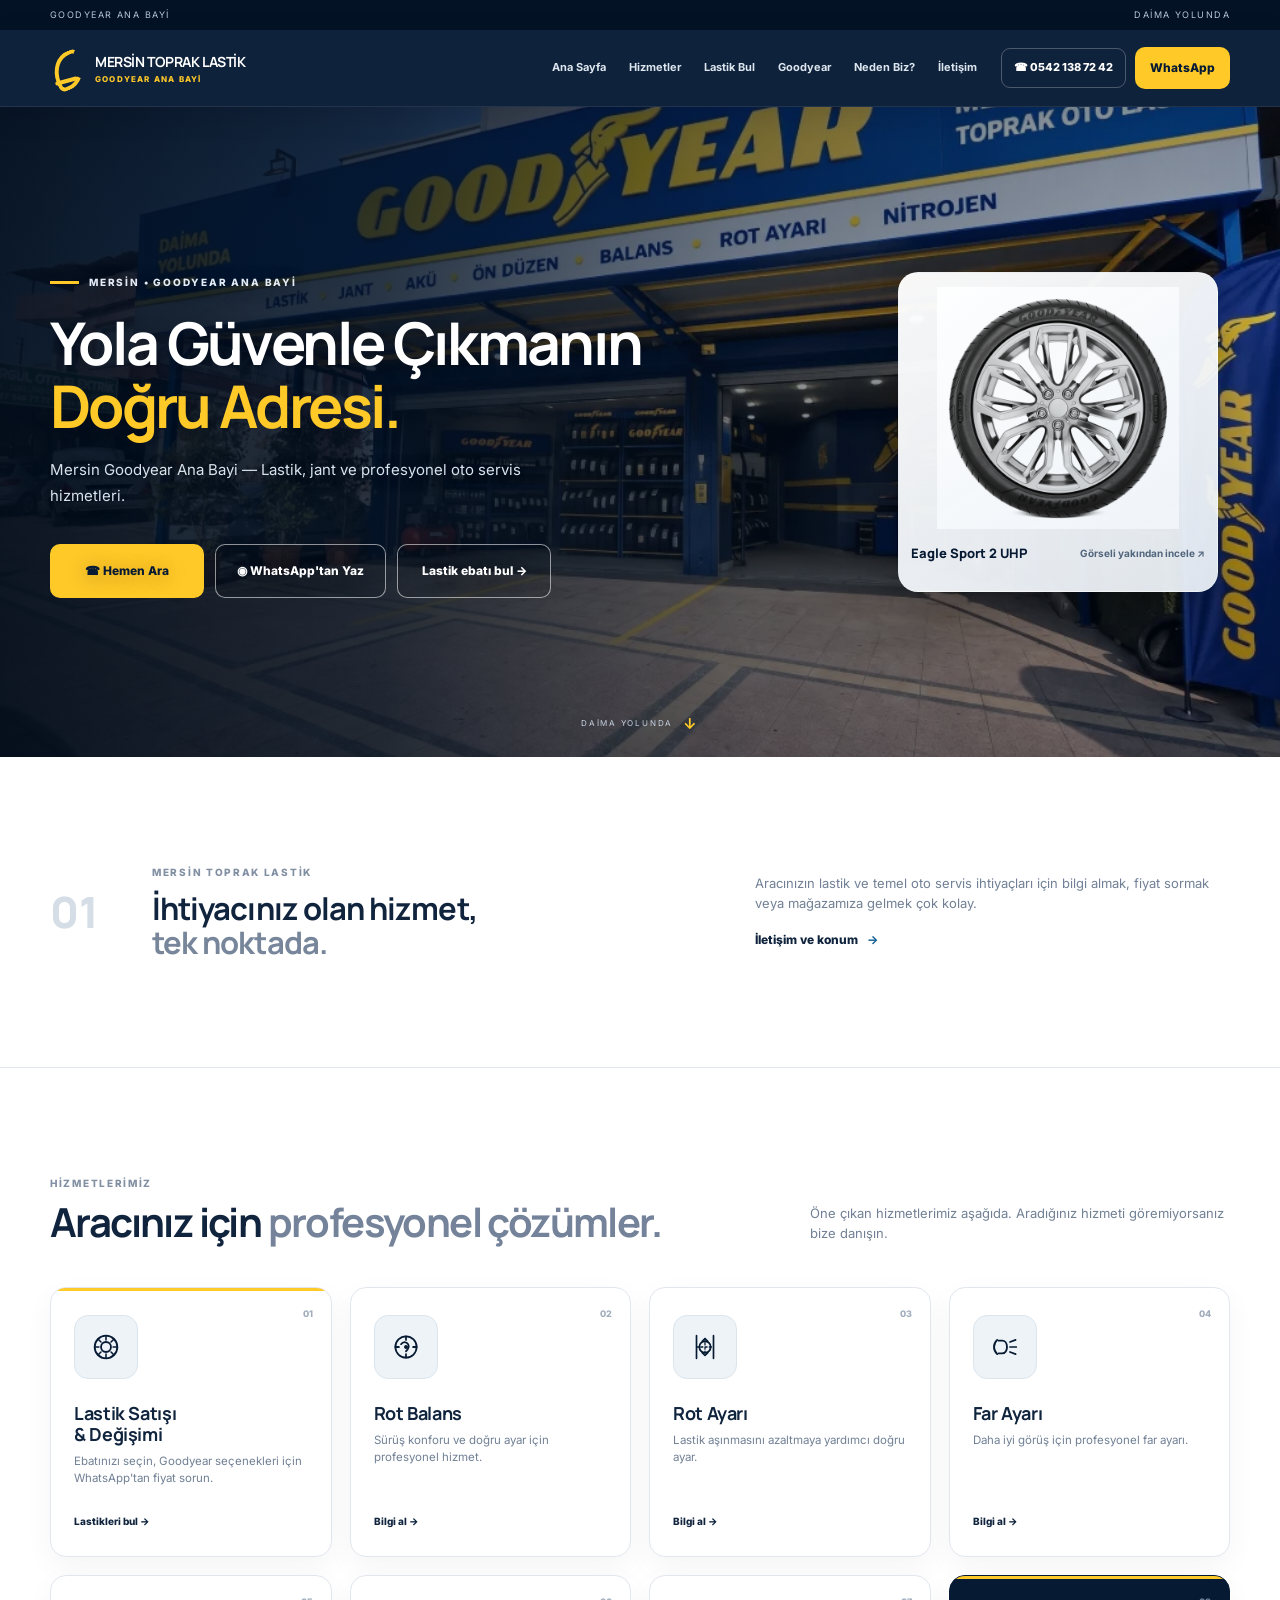
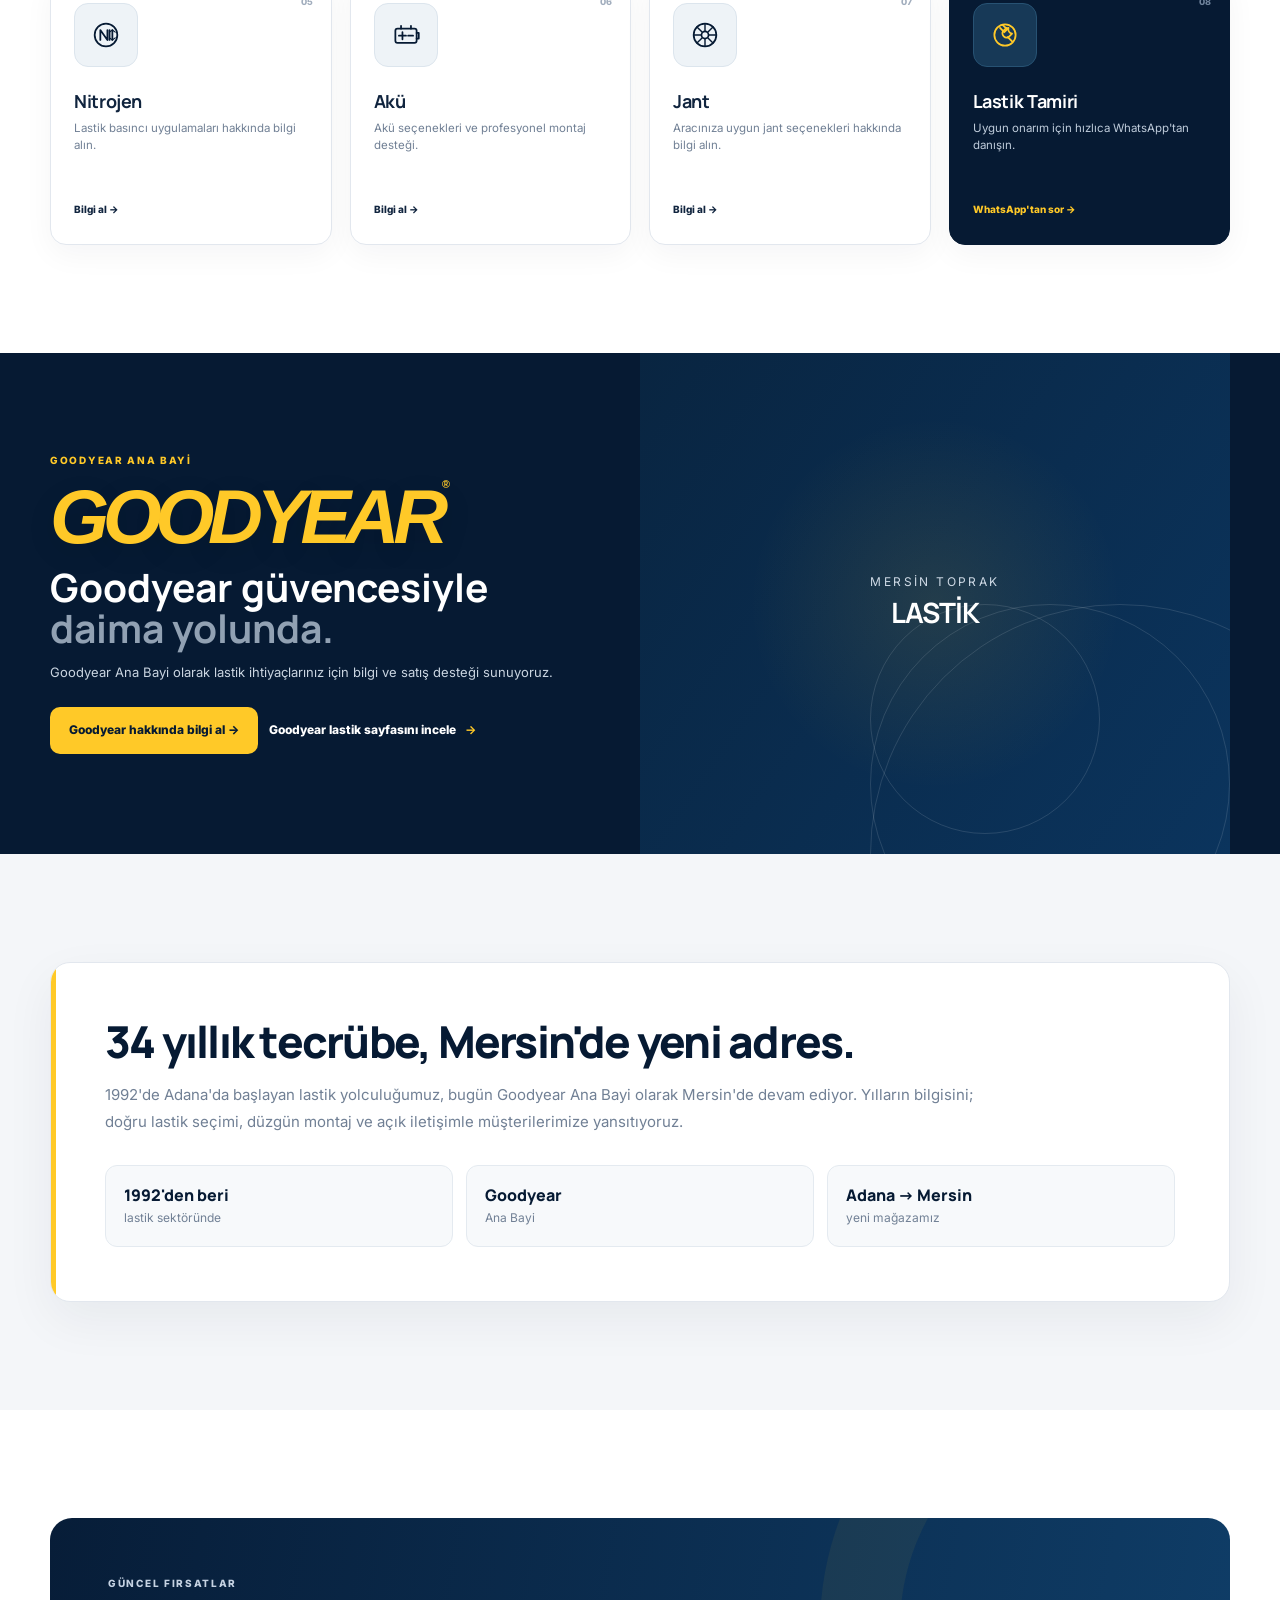
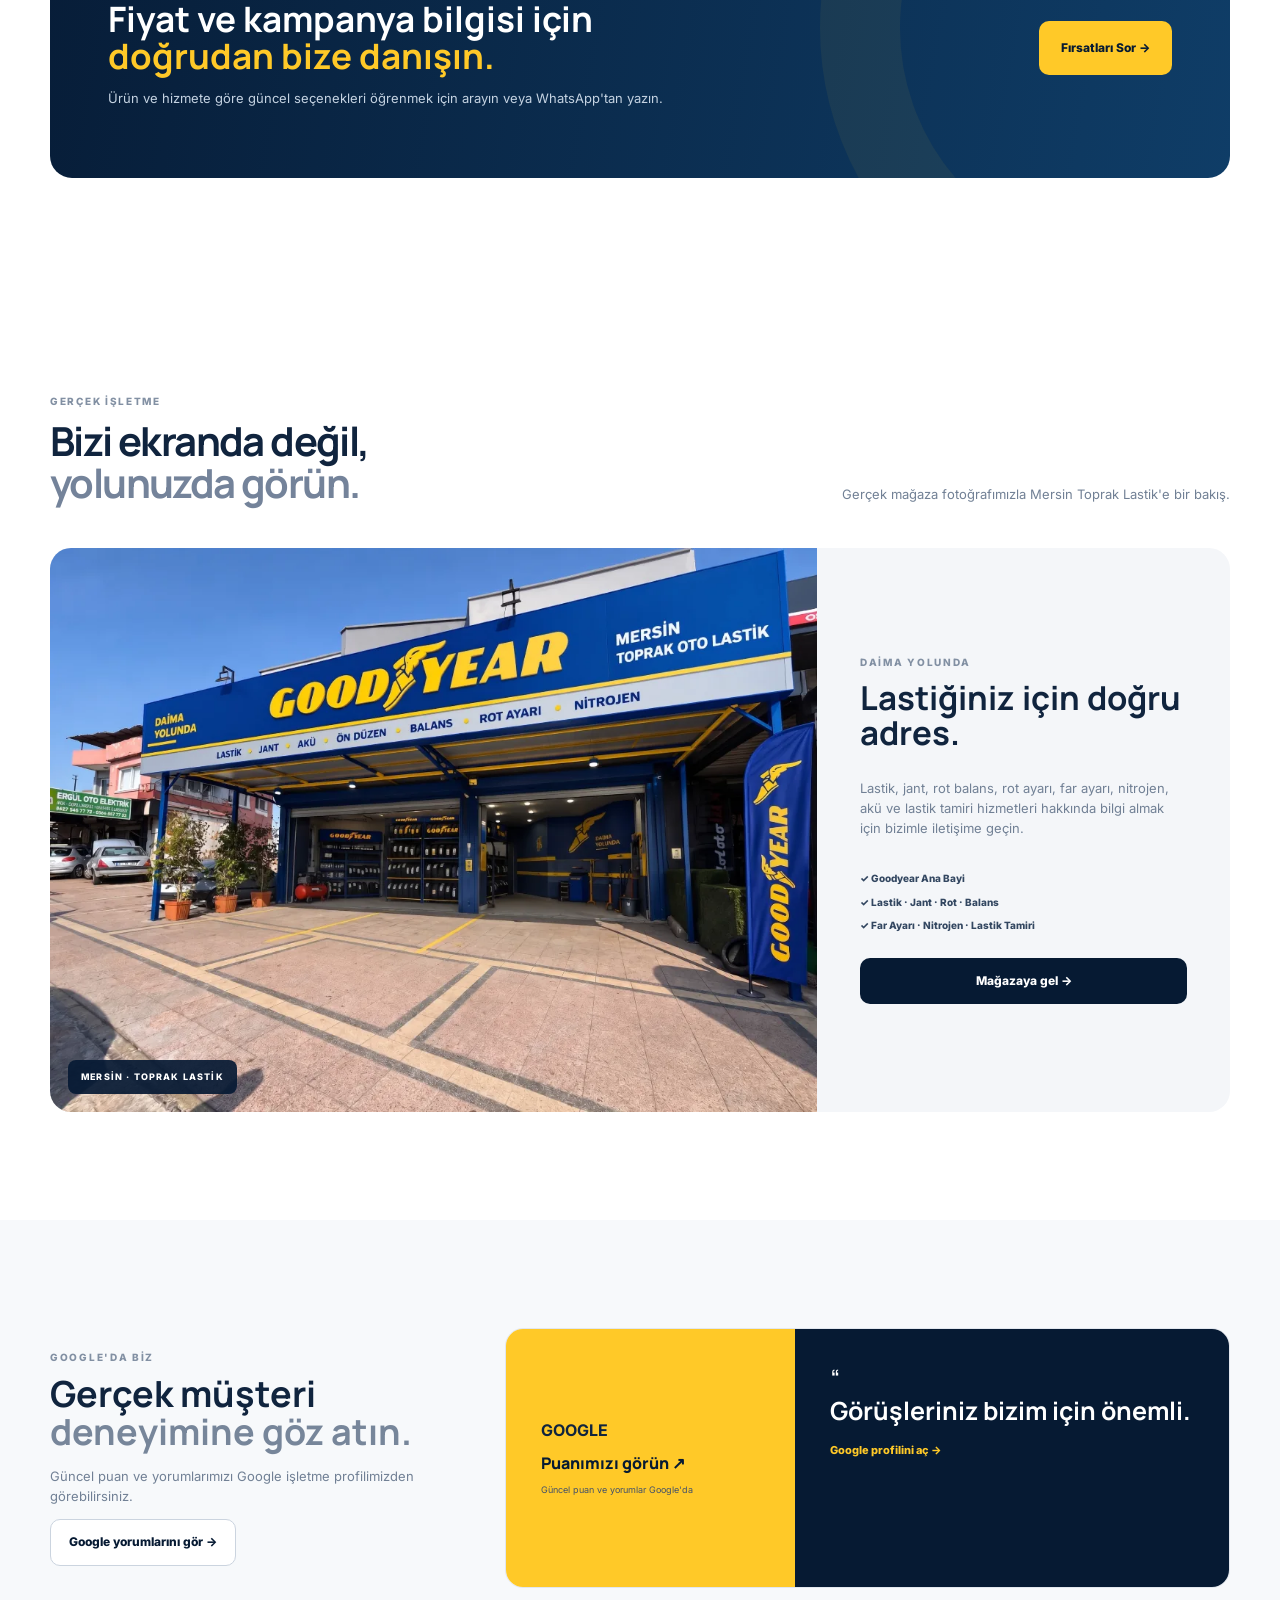
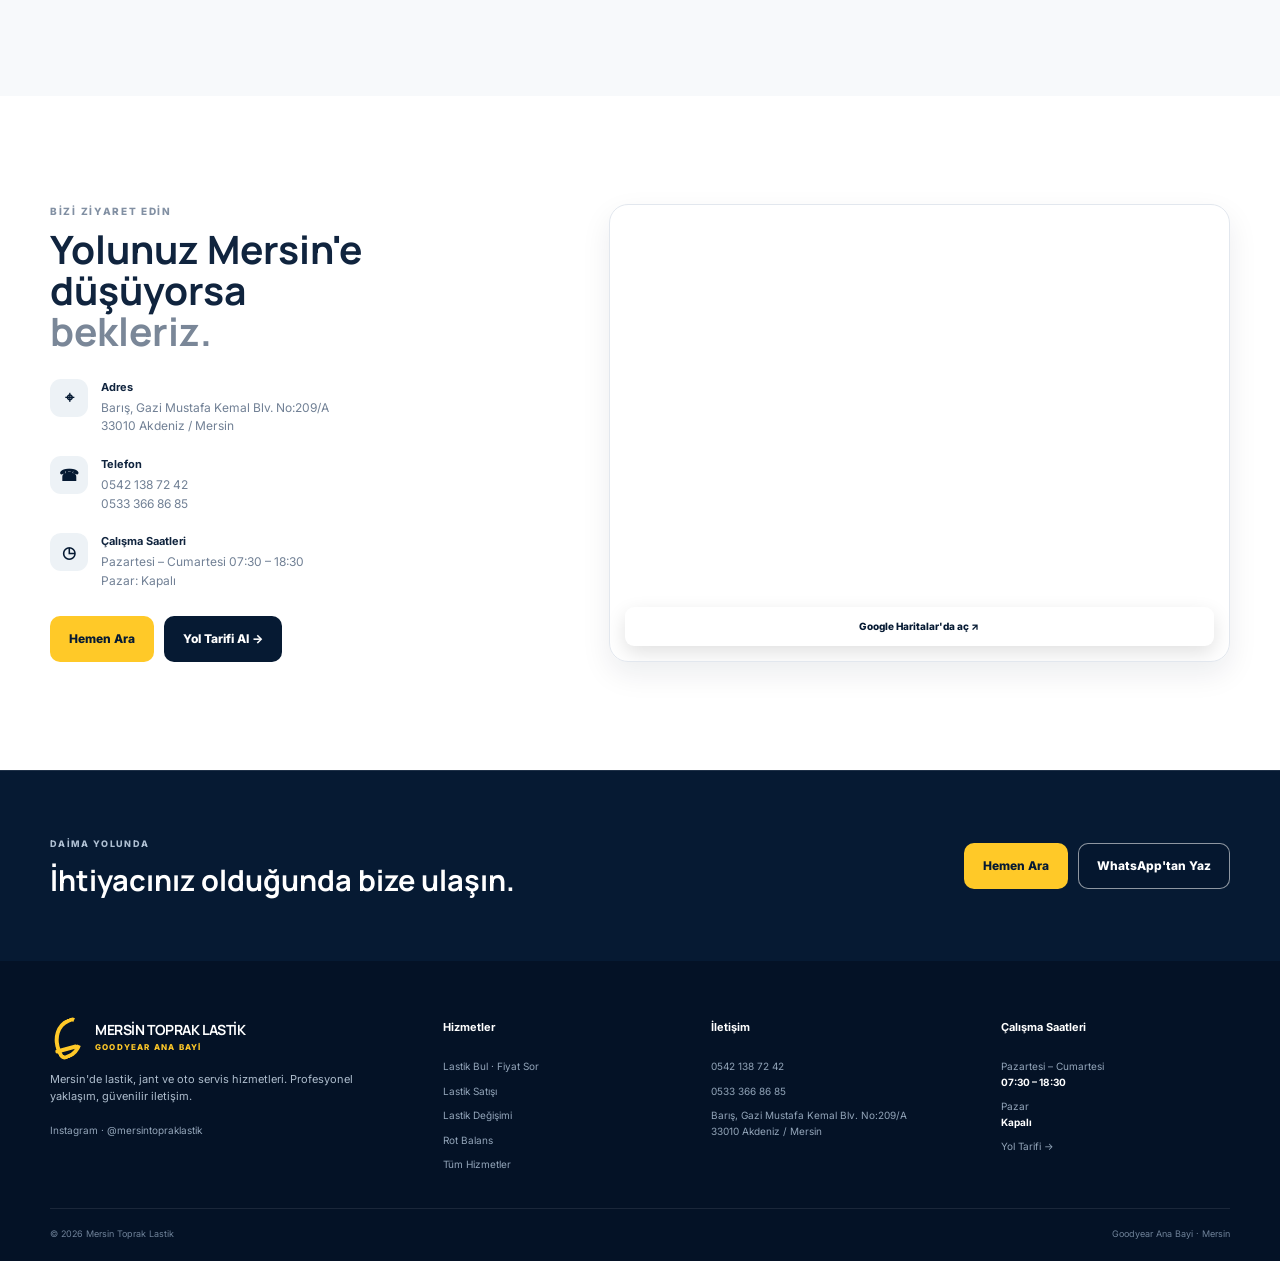
==== commit 24c80bfe: "ikon" ====
--- a/index.html
+++ b/index.html
@@ -6,7 +6,7 @@
 <link rel="preconnect" href="https://fonts.googleapis.com">
 <link rel="preconnect" href="https://fonts.gstatic.com" crossorigin>
 <link href="https://fonts.googleapis.com/css2?family=Inter:wght@400;500;600;700;800&family=Manrope:wght@600;700;800&display=swap" rel="stylesheet">
-<link rel="stylesheet" href="/style.css">
+<link rel="stylesheet" href="/style.css?v=hero-layout-2">
 <link rel="preload" as="image" href="/assets/toprak-lastik-cephe.webp" fetchpriority="high">
 <link rel="canonical" href="https://www.mersintopraklastik.com.tr/">
 
--- a/style.css
+++ b/style.css
@@ -106,7 +106,7 @@
 }
 
 /* Interactive tire photo zoom */
-.hero-tire-viewer{position:absolute;right:1%;top:50%;transform:translateY(-50%);width:min(35vw,390px);aspect-ratio:1;border:1px solid rgba(255,255,255,.18);border-radius:24px;padding:15px;background:linear-gradient(145deg,rgba(255,255,255,.97),rgba(235,241,247,.94));box-shadow:0 24px 70px rgba(0,0,0,.3);cursor:zoom-in;text-align:left;transition:transform .25s,box-shadow .25s}
+.hero-tire-viewer{position:absolute;right:1%;top:50%;transform:translateY(-50%);display:block;flex:none;width:min(27vw,320px);max-width:320px;min-width:0;aspect-ratio:1;box-sizing:border-box;border:1px solid rgba(255,255,255,.18);border-radius:20px;padding:12px;background:linear-gradient(145deg,rgba(255,255,255,.97),rgba(235,241,247,.94));box-shadow:0 18px 50px rgba(0,0,0,.25);cursor:zoom-in;text-align:left;transition:transform .25s,box-shadow .25s}
 .hero-tire-viewer:hover,.hero-tire-viewer:focus-visible{transform:translateY(-52%);box-shadow:0 30px 85px rgba(0,0,0,.4);outline:3px solid var(--yellow);outline-offset:3px}
 .hero-tire-viewer img{width:100%;height:calc(100% - 52px);object-fit:contain;mix-blend-mode:multiply}
 .hero-tire-caption{height:48px;display:flex;align-items:center;justify-content:space-between;gap:8px;color:var(--navy)}
@@ -118,8 +118,8 @@
 .tire-zoom-dialog[hidden]{display:none}.tire-zoom-panel{position:relative;width:min(900px,100%);height:min(86vh,780px);border:1px solid rgba(255,255,255,.2);border-radius:18px;background:#f4f7fa;overflow:hidden;display:flex;flex-direction:column;box-shadow:0 30px 100px rgba(0,0,0,.4)}
 .tire-zoom-toolbar{position:relative;z-index:2;min-height:58px;padding:10px 14px;background:#fff;border-bottom:1px solid #dfe6ed;display:flex;align-items:center;gap:8px}.tire-zoom-title{margin-right:auto;color:var(--navy);font:800 14px Manrope,sans-serif}.tire-zoom-toolbar button{height:36px;min-width:38px;padding:0 11px;border:1px solid #dce4eb;border-radius:8px;background:#fff;color:var(--navy);font:800 16px Inter,sans-serif;cursor:pointer}.tire-zoom-toolbar button:hover{background:#edf2f6}.tire-zoom-toolbar .tire-zoom-close{font-size:22px}
 .tire-zoom-stage{flex:1;min-height:0;display:grid;place-items:center;overflow:hidden;touch-action:none;cursor:grab;background:radial-gradient(ellipse at center,#fff 0%,#e9eef3 78%)}.tire-zoom-stage.dragging{cursor:grabbing}.tire-zoom-stage img{width:100%;height:100%;max-width:100%;max-height:100%;object-fit:contain;transform-origin:center center;user-select:none;-webkit-user-drag:none;will-change:transform;pointer-events:none}.tire-zoom-help{position:absolute;bottom:13px;left:50%;transform:translateX(-50%);padding:7px 11px;border-radius:100px;background:rgba(6,26,51,.78);color:#fff;font:600 10px Inter,sans-serif;white-space:nowrap;pointer-events:none}
-@media(max-width:900px){.hero-tire-viewer{right:0;width:min(31vw,300px)}}
-@media(max-width:700px){.hero-tire-viewer{display:none}}
+@media(max-width:900px){.hero-tire-viewer{right:0;width:min(27vw,250px)}}
+@media(max-width:820px){.hero-tire-viewer{display:none}}
 @media(max-width:560px){.tire-zoom-dialog{padding:8px}.tire-zoom-panel{width:100%;height:88vh;border-radius:13px}.tire-zoom-toolbar{gap:5px;padding:8px}.tire-zoom-title{font-size:11px}.tire-zoom-toolbar button{min-width:34px;padding:0 8px;font-size:14px}.tire-zoom-toolbar .tire-zoom-close{font-size:20px}.tire-zoom-help{font-size:9px;max-width:calc(100% - 24px);overflow:hidden;text-overflow:ellipsis}}
 
 /* Experience / location history panel */
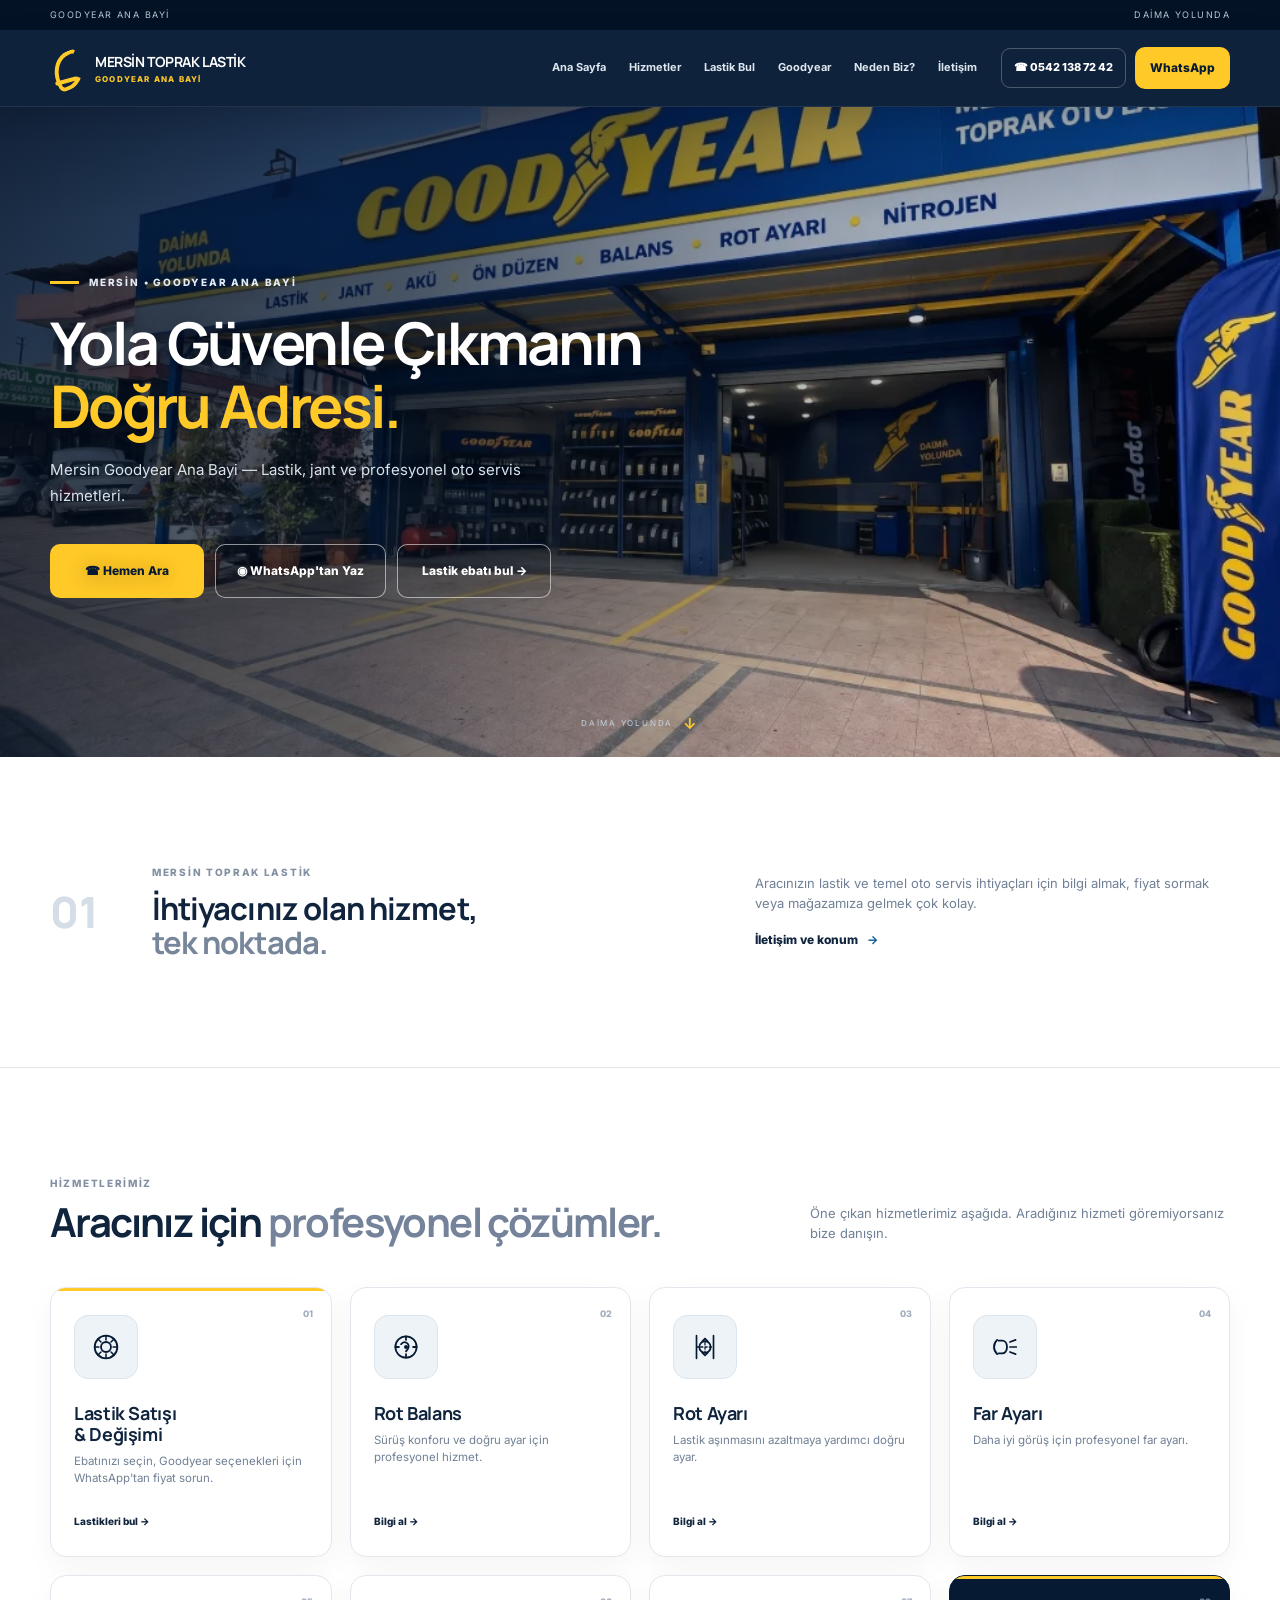
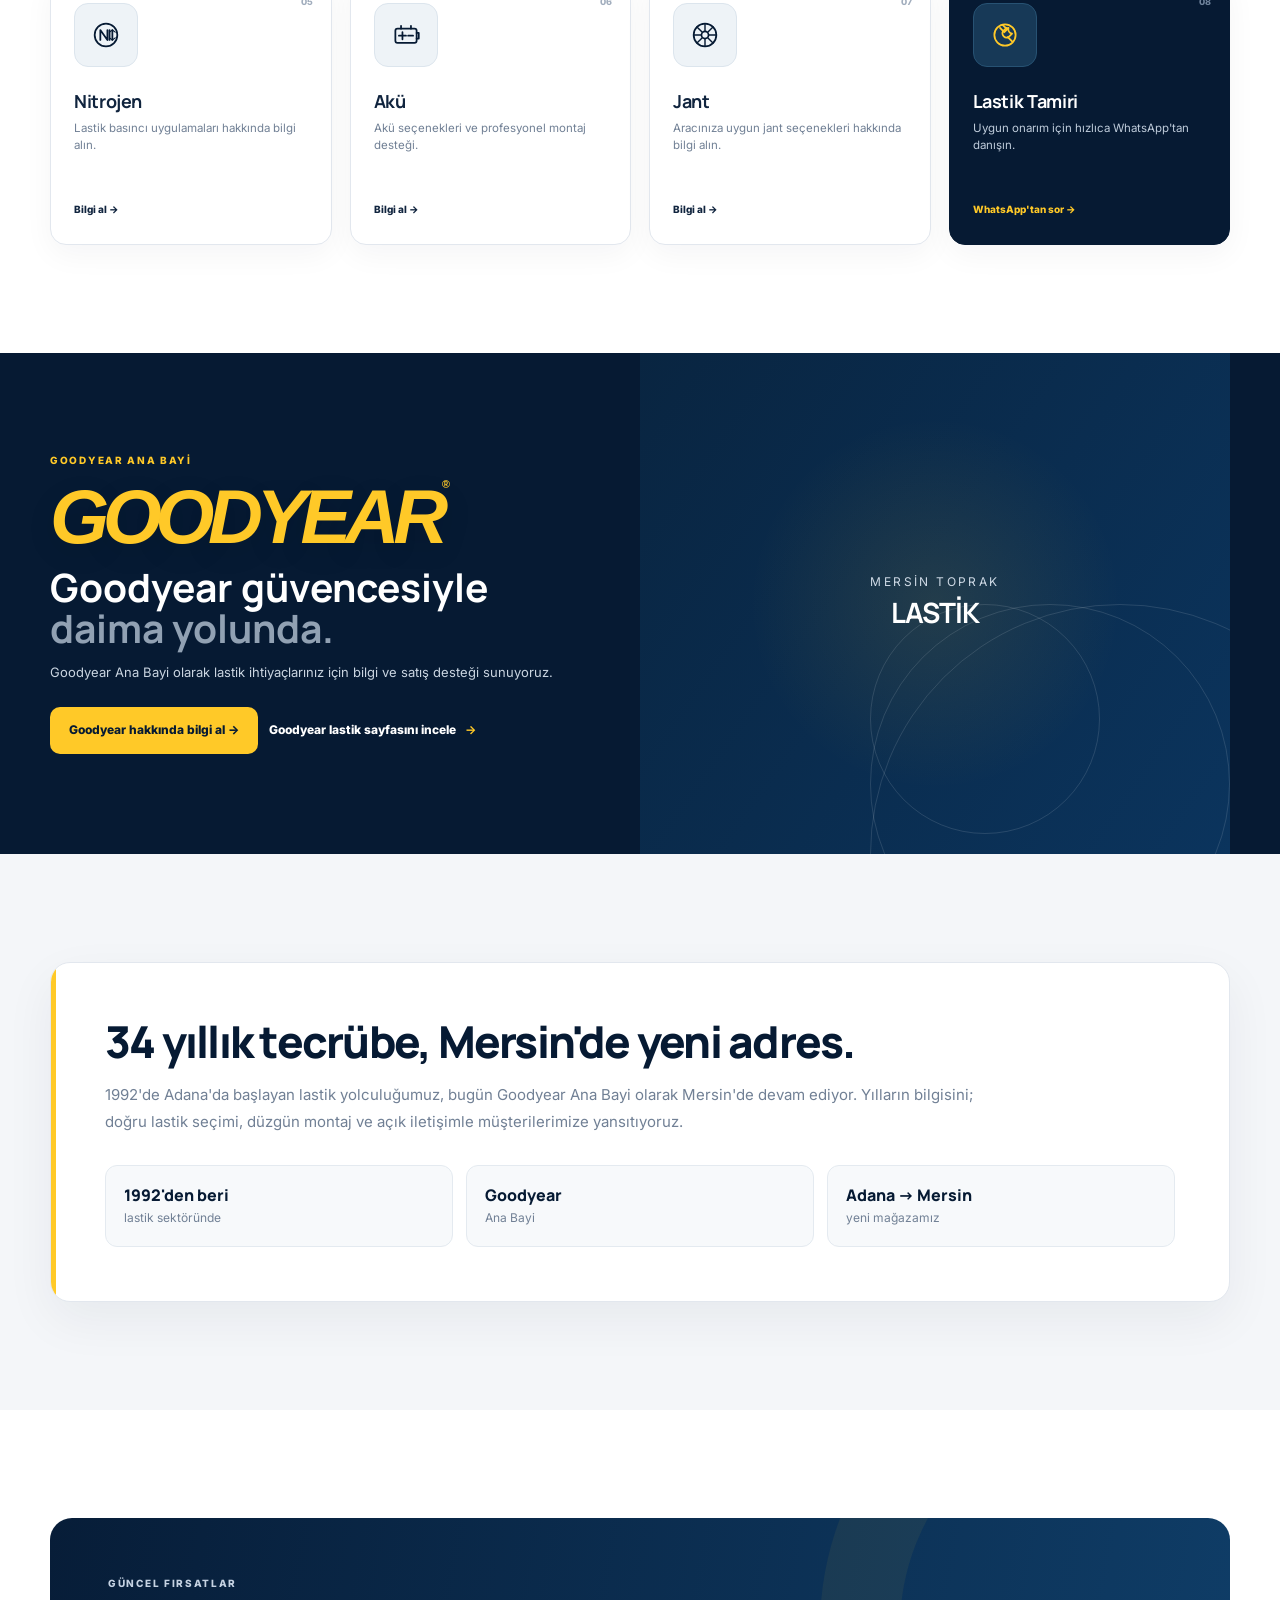
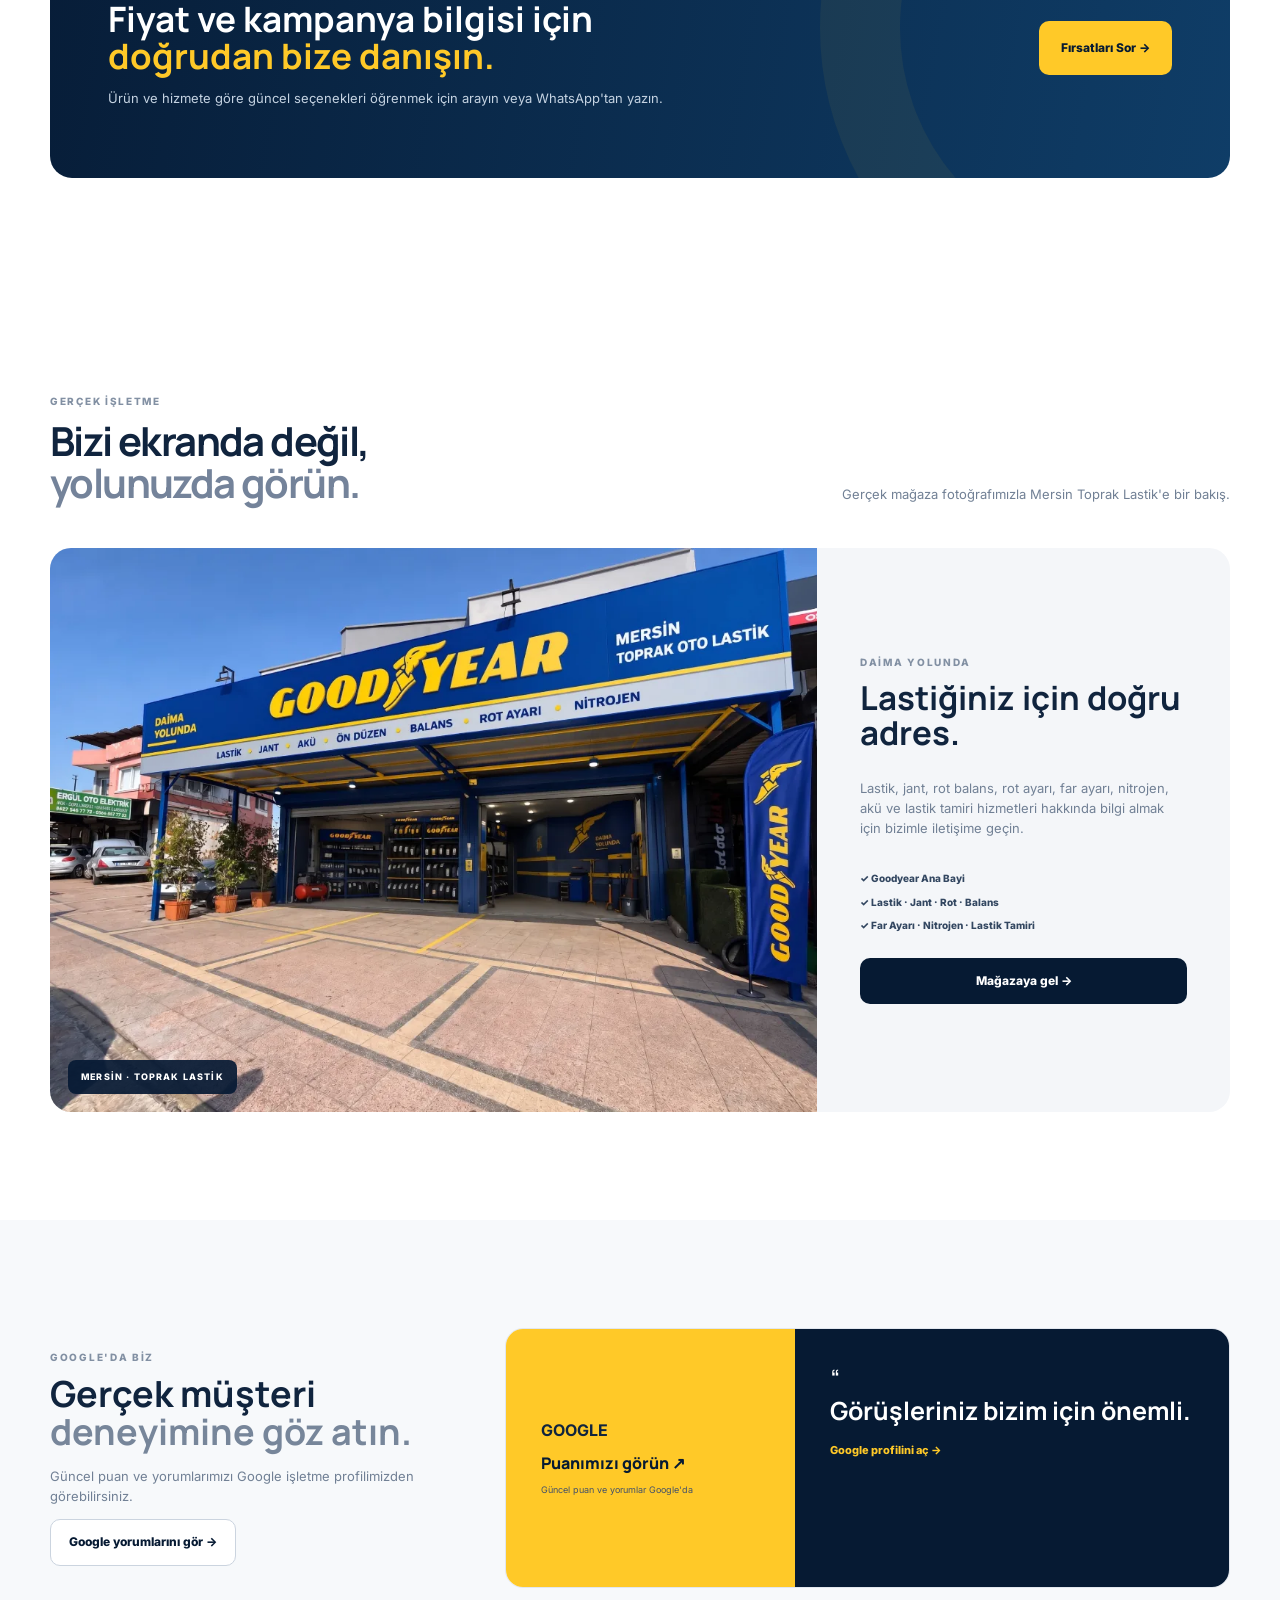
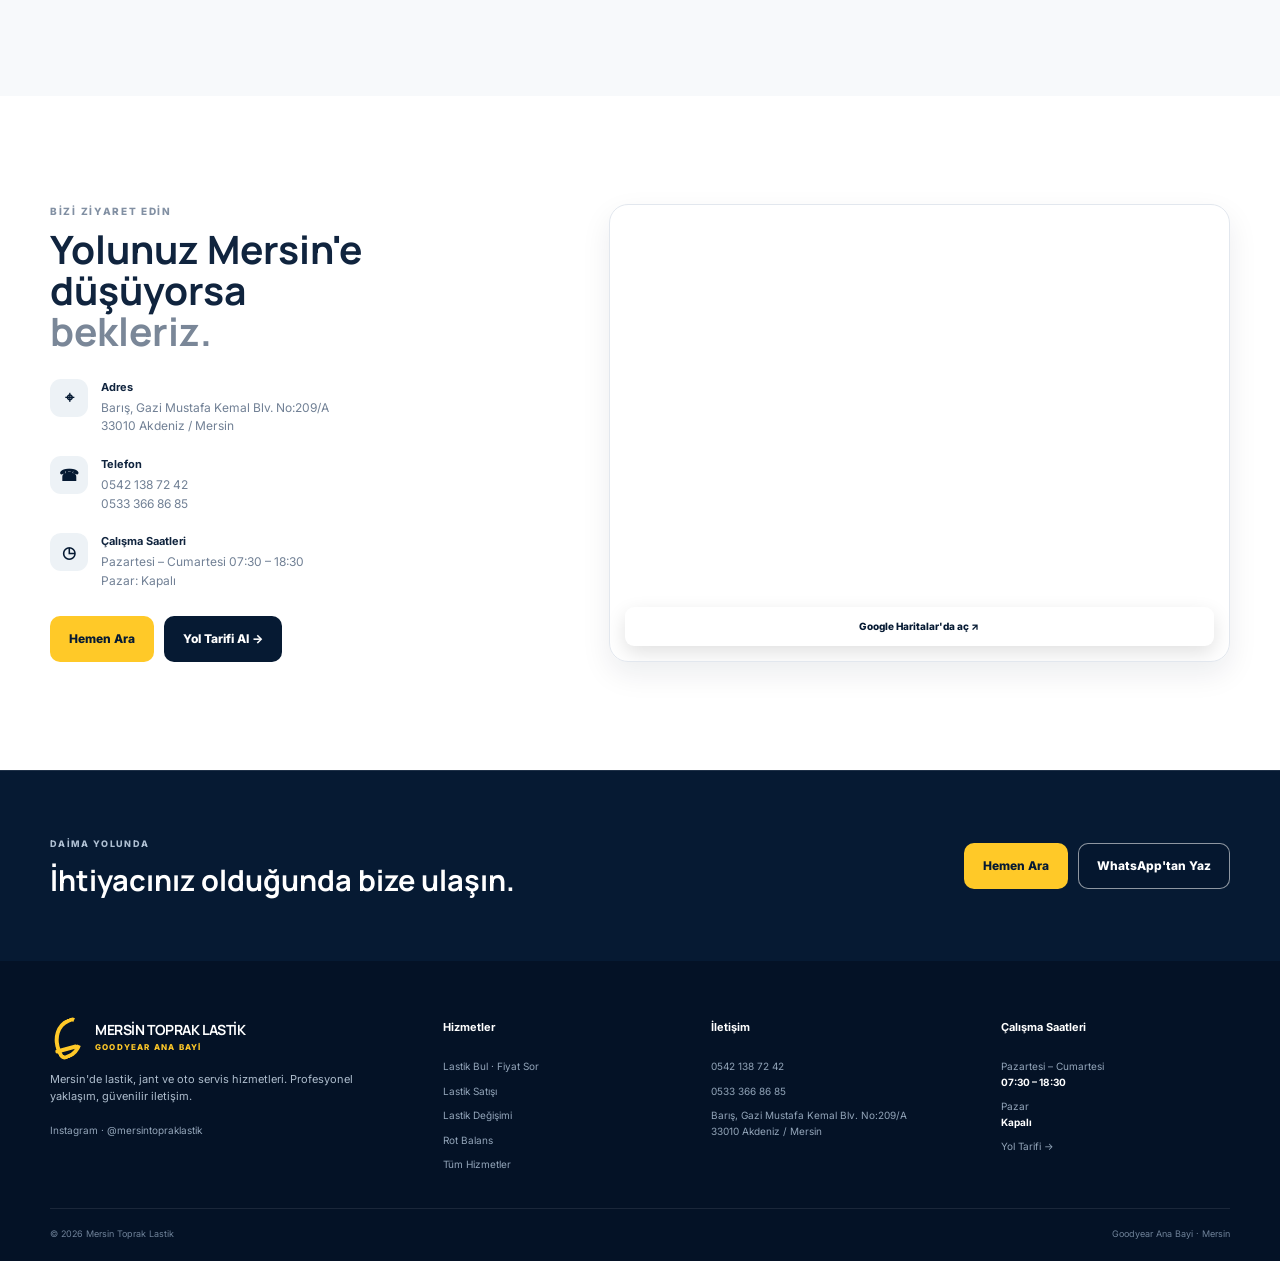
==== commit ccaafc74: "ikon1" ====
--- a/index.html
+++ b/index.html
@@ -6,7 +6,7 @@
 <link rel="preconnect" href="https://fonts.googleapis.com">
 <link rel="preconnect" href="https://fonts.gstatic.com" crossorigin>
 <link href="https://fonts.googleapis.com/css2?family=Inter:wght@400;500;600;700;800&family=Manrope:wght@600;700;800&display=swap" rel="stylesheet">
-<link rel="stylesheet" href="/style.css?v=hero-layout-2">
+<link rel="stylesheet" href="/style.css?v=hero-shop-background-3">
 <link rel="preload" as="image" href="/assets/toprak-lastik-cephe.webp" fetchpriority="high">
 <link rel="canonical" href="https://www.mersintopraklastik.com.tr/">
 
@@ -60,7 +60,7 @@
   <h1>Yola Güvenle Çıkmanın<br><span>Doğru Adresi.</span></h1>
   <p>Mersin Goodyear Ana Bayi — Lastik, jant ve profesyonel oto servis hizmetleri.</p>
   <div class="hero-actions"><a class="btn btn-yellow btn-xl track-cta" data-cta="phone" href="tel:+905421387242">☎ Hemen Ara</a><a class="btn btn-ghost btn-xl track-cta" data-cta="whatsapp" href="https://wa.me/905421387242" target="_blank" rel="noopener">◉ WhatsApp'tan Yaz</a><a class="btn btn-ghost btn-xl" href="/lastik-bul/">Lastik ebatı bul →</a></div>
-</div><button class="hero-tire-viewer" type="button" data-tire-zoom aria-label="Goodyear Eagle Sport 2 UHP lastik görselini yakından incele"><img src="/assets/goodyear-eagle-sport-2-uhp.webp" alt="Goodyear Eagle Sport 2 UHP lastik"><span class="hero-tire-caption"><b>Eagle Sport 2 UHP</b><small>Görseli yakından incele <span aria-hidden="true">↗</span></small></span></button></div><div class="hero-note"><span>DAİMA YOLUNDA</span><b>↓</b></div></section>
+</div></div><div class="hero-note"><span>DAİMA YOLUNDA</span><b>↓</b></div></section>
 
 <section class="intro section"><div class="container intro-grid"><div class="intro-number">01</div><div><span class="kicker">MERSİN TOPRAK LASTİK</span><h2>İhtiyacınız olan hizmet,<br><span>tek noktada.</span></h2></div><div><p>Aracınızın lastik ve temel oto servis ihtiyaçları için bilgi almak, fiyat sormak veya mağazamıza gelmek çok kolay.</p><a class="text-link" href="#iletisim">İletişim ve konum <b>→</b></a></div></div></section>
 
--- a/style.css
+++ b/style.css
@@ -106,11 +106,6 @@
 }
 
 /* Interactive tire photo zoom */
-.hero-tire-viewer{position:absolute;right:1%;top:50%;transform:translateY(-50%);display:block;flex:none;width:min(27vw,320px);max-width:320px;min-width:0;aspect-ratio:1;box-sizing:border-box;border:1px solid rgba(255,255,255,.18);border-radius:20px;padding:12px;background:linear-gradient(145deg,rgba(255,255,255,.97),rgba(235,241,247,.94));box-shadow:0 18px 50px rgba(0,0,0,.25);cursor:zoom-in;text-align:left;transition:transform .25s,box-shadow .25s}
-.hero-tire-viewer:hover,.hero-tire-viewer:focus-visible{transform:translateY(-52%);box-shadow:0 30px 85px rgba(0,0,0,.4);outline:3px solid var(--yellow);outline-offset:3px}
-.hero-tire-viewer img{width:100%;height:calc(100% - 52px);object-fit:contain;mix-blend-mode:multiply}
-.hero-tire-caption{height:48px;display:flex;align-items:center;justify-content:space-between;gap:8px;color:var(--navy)}
-.hero-tire-caption b{font:800 13px Manrope,sans-serif}.hero-tire-caption small{font:700 10px Inter,sans-serif;color:#51657c}
 .tire-art{cursor:zoom-in}.tire-art img{pointer-events:none}
 .tire-art-zoom{position:absolute;z-index:3;right:10px;top:10px;width:34px;height:34px;border:1px solid rgba(6,26,51,.12);border-radius:50%;background:rgba(255,255,255,.94);color:var(--navy);font-size:19px;font-weight:700;line-height:1;display:grid;place-items:center;cursor:zoom-in;box-shadow:0 3px 12px rgba(6,26,51,.15)}
 .tire-art-zoom:focus-visible{outline:3px solid var(--yellow);outline-offset:2px}
@@ -118,8 +113,6 @@
 .tire-zoom-dialog[hidden]{display:none}.tire-zoom-panel{position:relative;width:min(900px,100%);height:min(86vh,780px);border:1px solid rgba(255,255,255,.2);border-radius:18px;background:#f4f7fa;overflow:hidden;display:flex;flex-direction:column;box-shadow:0 30px 100px rgba(0,0,0,.4)}
 .tire-zoom-toolbar{position:relative;z-index:2;min-height:58px;padding:10px 14px;background:#fff;border-bottom:1px solid #dfe6ed;display:flex;align-items:center;gap:8px}.tire-zoom-title{margin-right:auto;color:var(--navy);font:800 14px Manrope,sans-serif}.tire-zoom-toolbar button{height:36px;min-width:38px;padding:0 11px;border:1px solid #dce4eb;border-radius:8px;background:#fff;color:var(--navy);font:800 16px Inter,sans-serif;cursor:pointer}.tire-zoom-toolbar button:hover{background:#edf2f6}.tire-zoom-toolbar .tire-zoom-close{font-size:22px}
 .tire-zoom-stage{flex:1;min-height:0;display:grid;place-items:center;overflow:hidden;touch-action:none;cursor:grab;background:radial-gradient(ellipse at center,#fff 0%,#e9eef3 78%)}.tire-zoom-stage.dragging{cursor:grabbing}.tire-zoom-stage img{width:100%;height:100%;max-width:100%;max-height:100%;object-fit:contain;transform-origin:center center;user-select:none;-webkit-user-drag:none;will-change:transform;pointer-events:none}.tire-zoom-help{position:absolute;bottom:13px;left:50%;transform:translateX(-50%);padding:7px 11px;border-radius:100px;background:rgba(6,26,51,.78);color:#fff;font:600 10px Inter,sans-serif;white-space:nowrap;pointer-events:none}
-@media(max-width:900px){.hero-tire-viewer{right:0;width:min(27vw,250px)}}
-@media(max-width:820px){.hero-tire-viewer{display:none}}
 @media(max-width:560px){.tire-zoom-dialog{padding:8px}.tire-zoom-panel{width:100%;height:88vh;border-radius:13px}.tire-zoom-toolbar{gap:5px;padding:8px}.tire-zoom-title{font-size:11px}.tire-zoom-toolbar button{min-width:34px;padding:0 8px;font-size:14px}.tire-zoom-toolbar .tire-zoom-close{font-size:20px}.tire-zoom-help{font-size:9px;max-width:calc(100% - 24px);overflow:hidden;text-overflow:ellipsis}}
 
 /* Experience / location history panel */
@@ -132,3 +125,6 @@
 .experience-fact strong{color:var(--navy);font:800 16px/1.25 Manrope,sans-serif}
 .experience-fact span{margin-top:4px;color:var(--muted);font-size:12px}
 @media(max-width:700px){.experience-panel{padding:26px 20px 20px}.experience-panel h2{font-size:clamp(28px,8vw,36px)}.experience-panel>p{font-size:14px;line-height:1.7}.experience-facts{grid-template-columns:1fr;gap:9px;margin-top:22px}.experience-fact{min-height:68px;padding:13px 15px}}
+
+/* Keep the shop photo visible while preserving readable hero copy */
+.hero-shade{background:linear-gradient(180deg,rgba(2,10,21,.24) 0%,rgba(2,10,21,0) 18%),linear-gradient(100deg,rgba(4,15,30,.82) 0%,rgba(5,20,38,.64) 32%,rgba(6,24,44,.28) 60%,rgba(6,24,44,.04) 100%)}
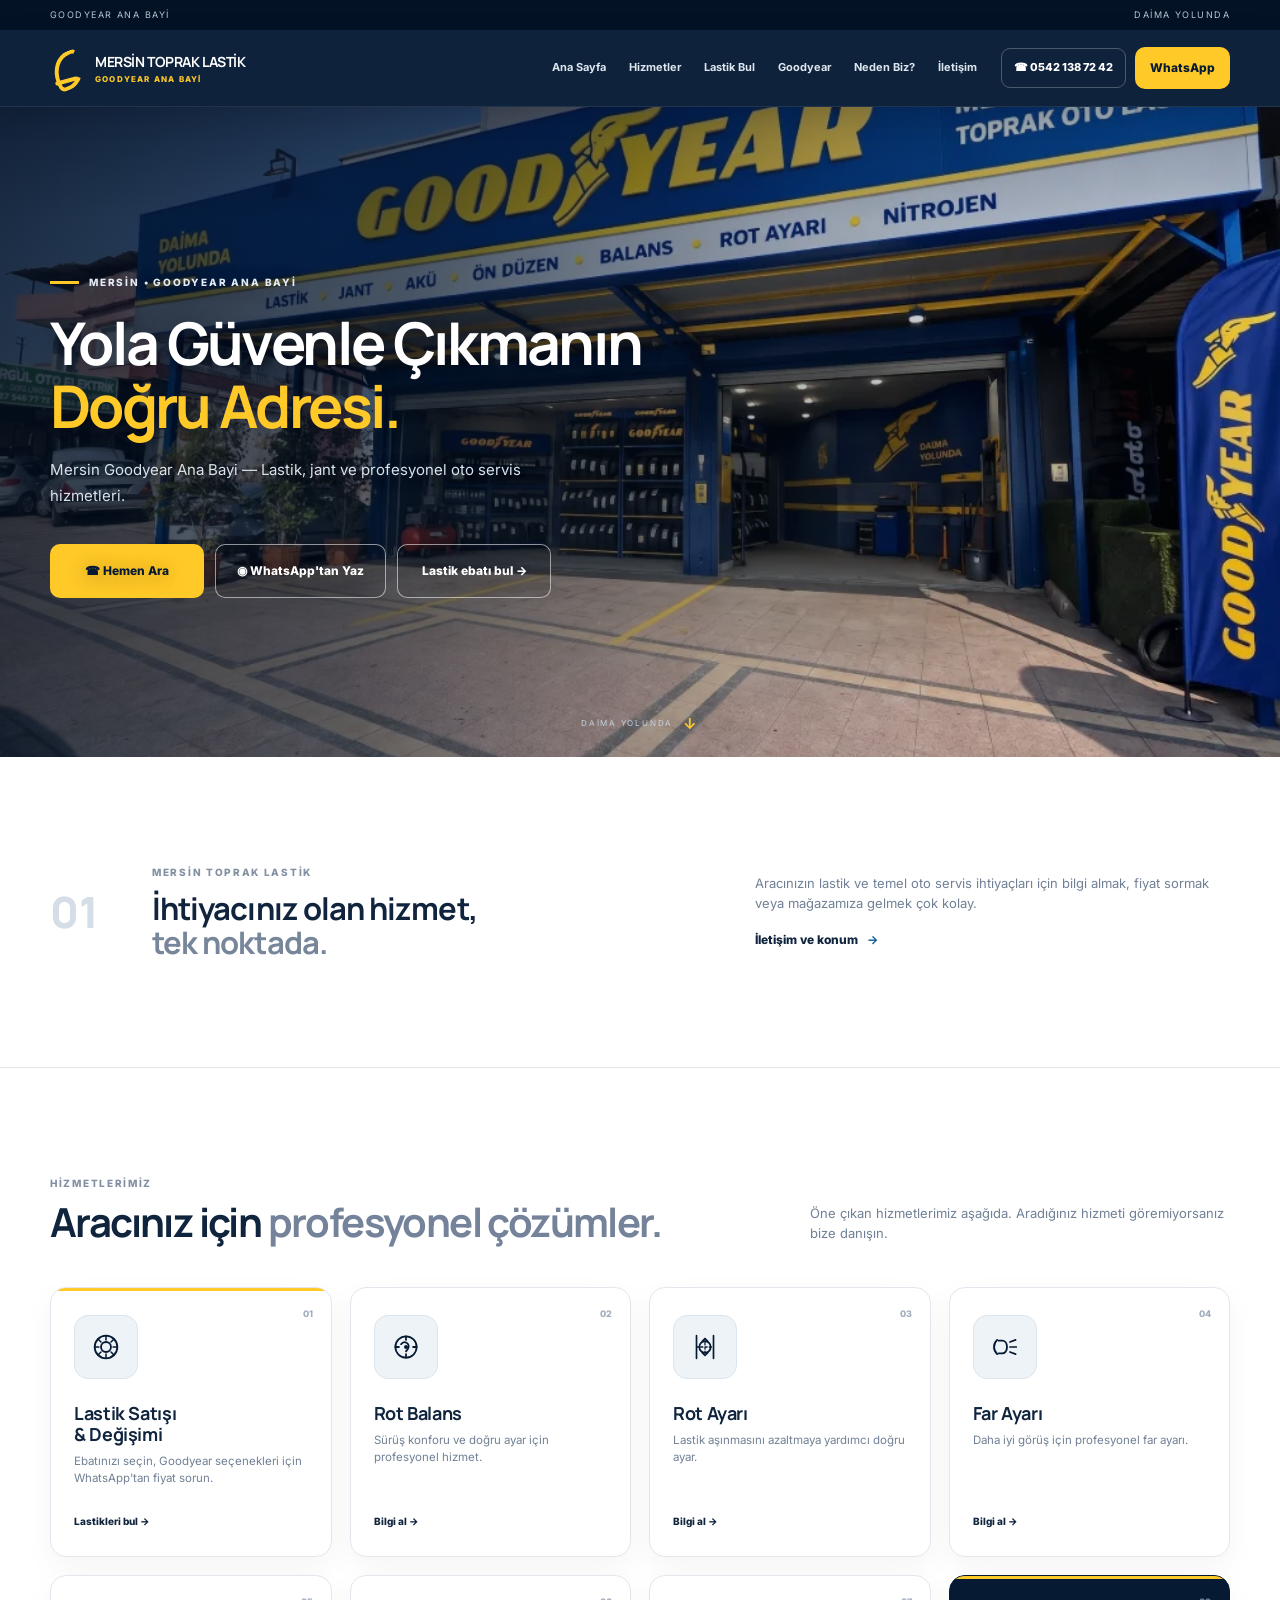
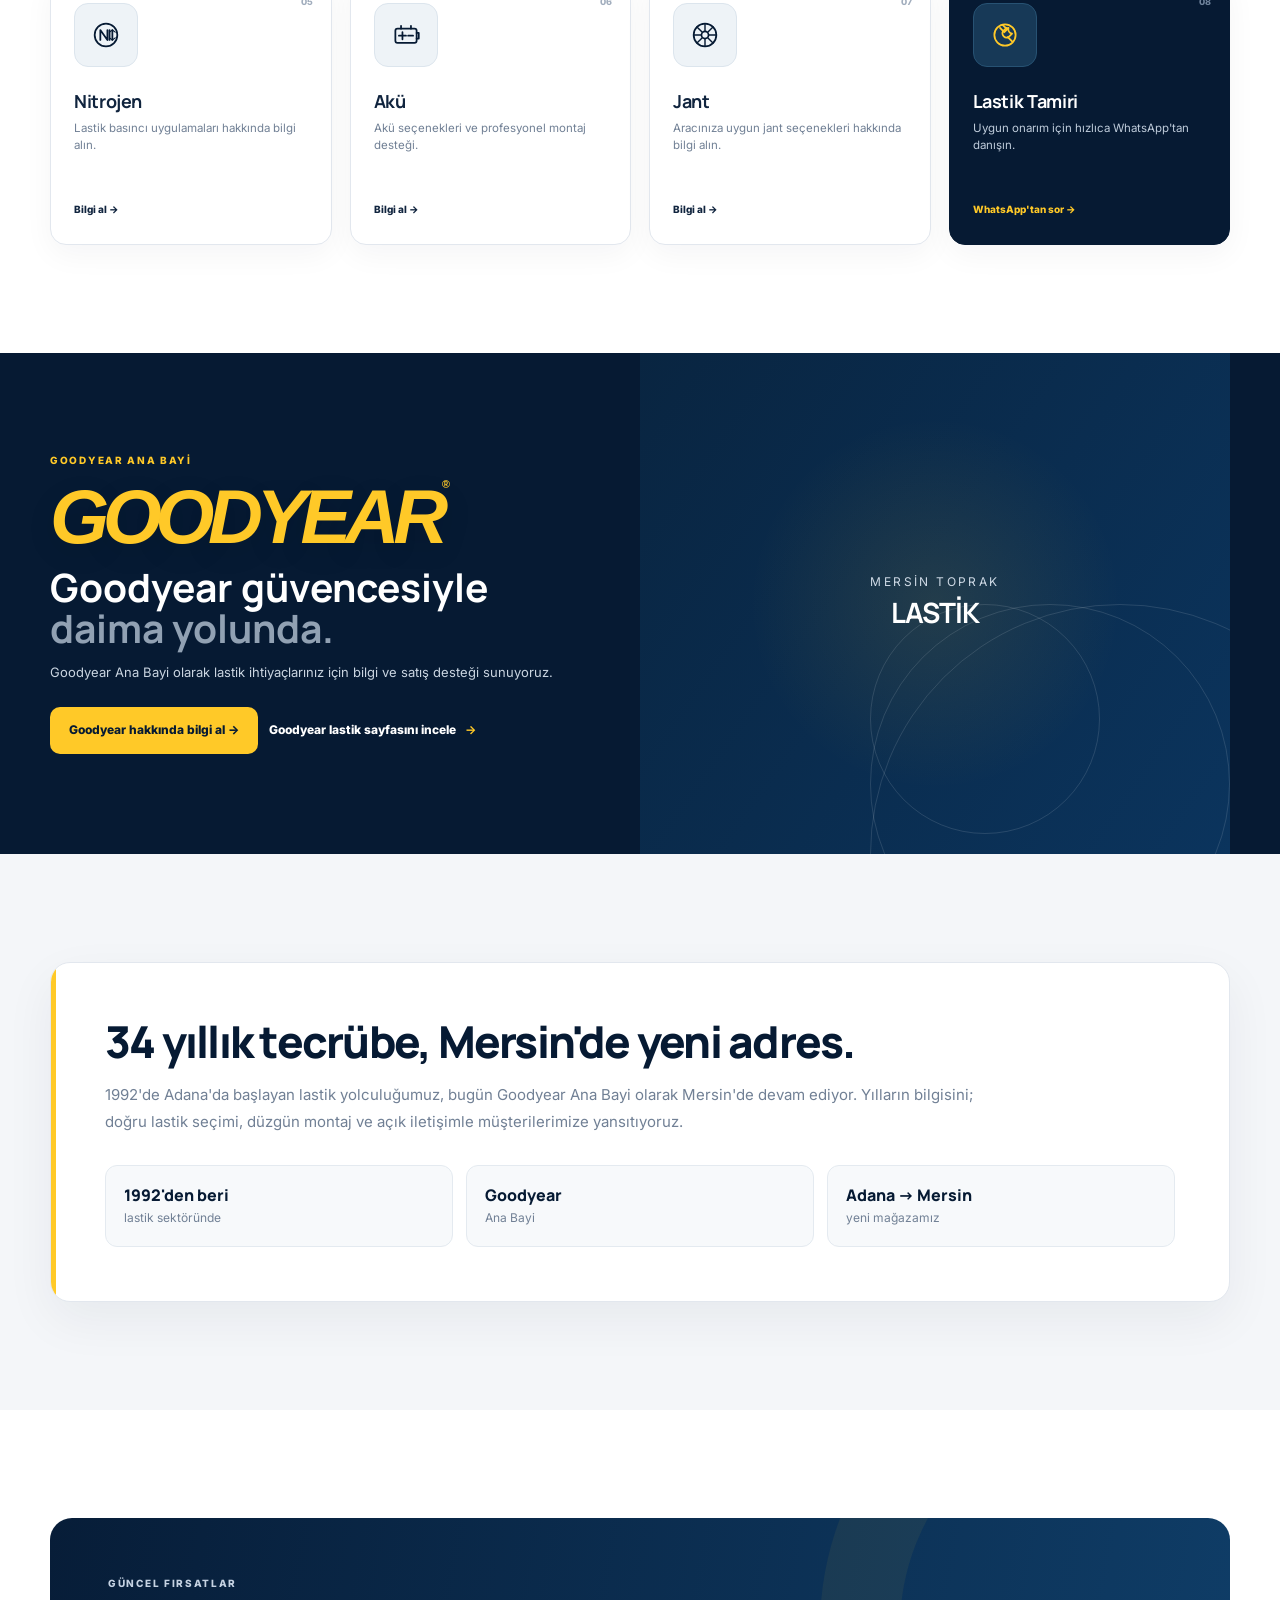
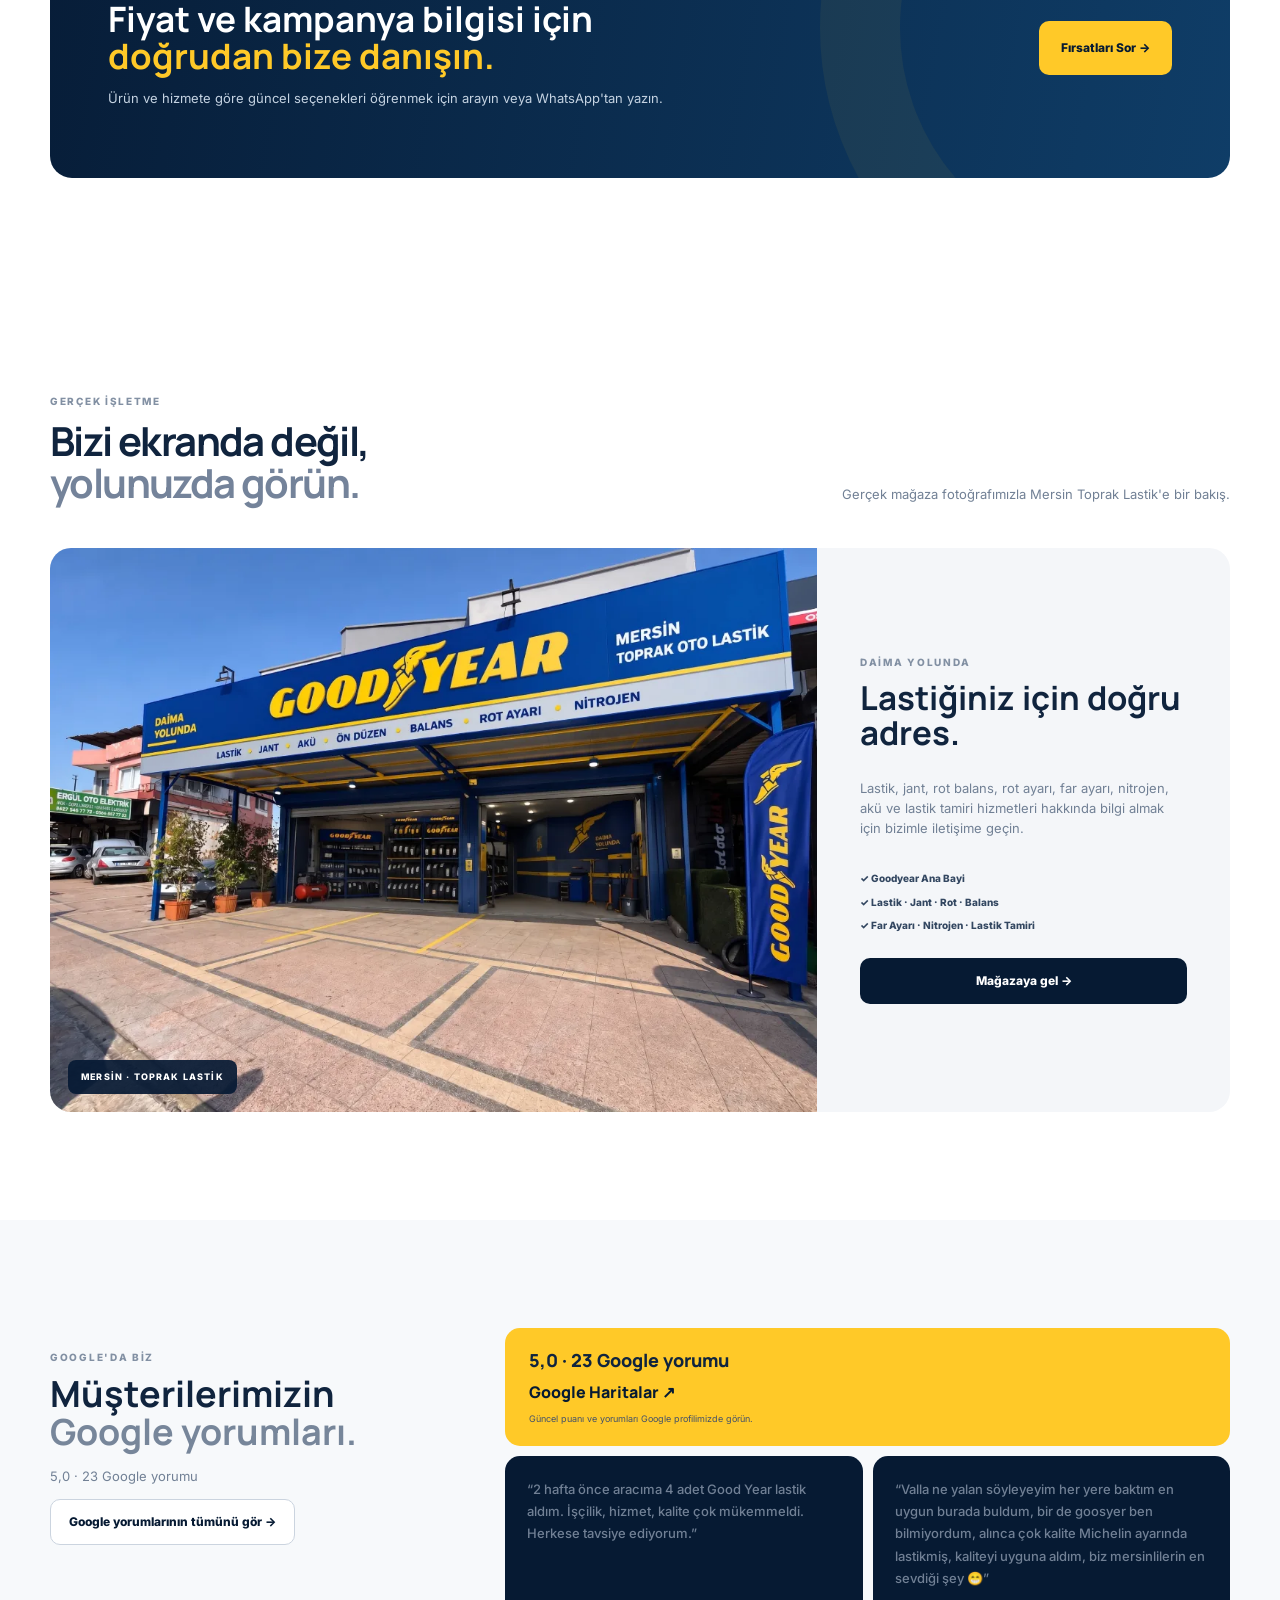
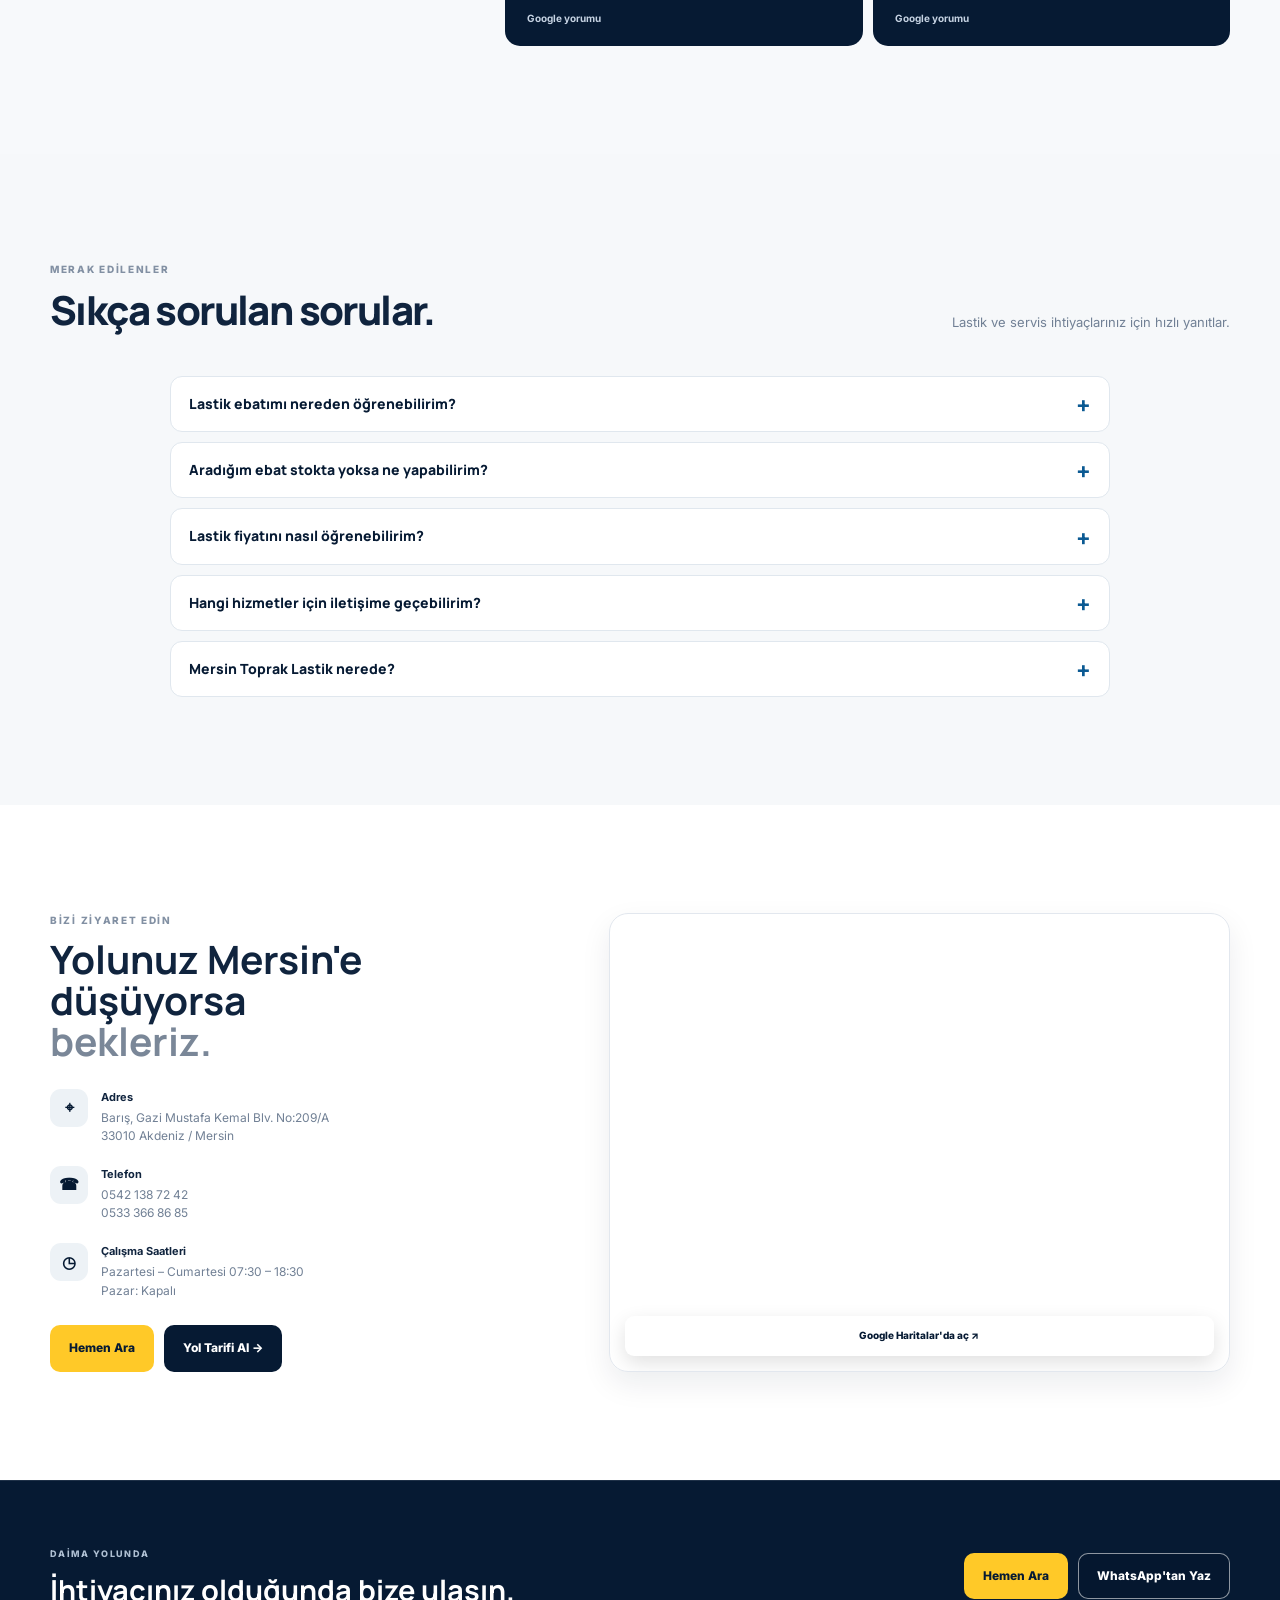
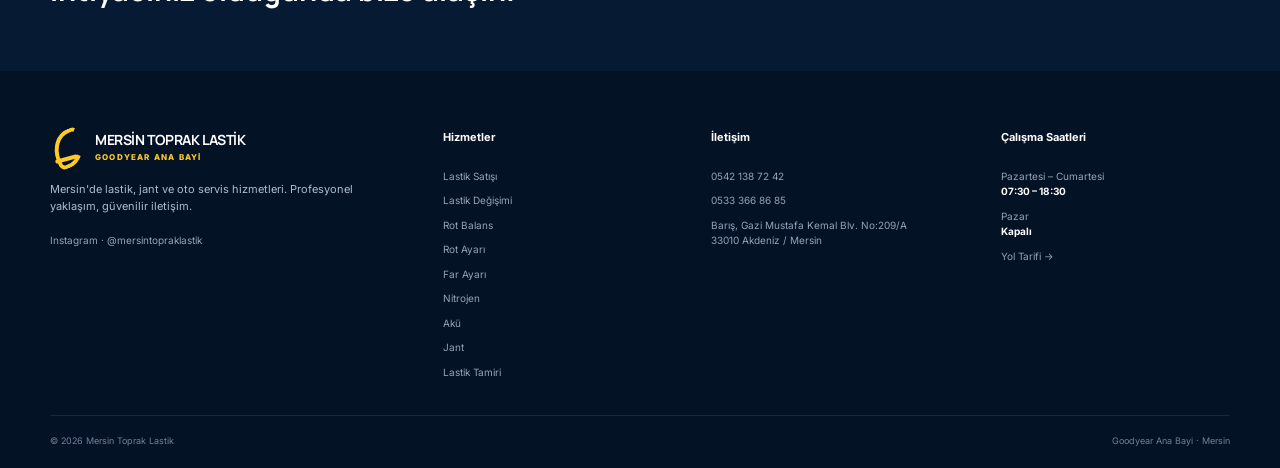
==== commit 9054c6e1: "Add local service pages and homepage content" ====
--- a/index.html
+++ b/index.html
@@ -10,9 +10,9 @@
 <link rel="preload" as="image" href="/assets/toprak-lastik-cephe.webp" fetchpriority="high">
 <link rel="canonical" href="https://www.mersintopraklastik.com.tr/">
 
-<title>Mersin Toprak Lastik | Goodyear Ana Bayi</title>
+<title>Mersin Lastikçi | Lastik, Jant, Rot Balans – Toprak Lastik (Goodyear)</title>
 <meta name="description" content="Mersin Toprak Lastik — Goodyear Ana Bayi. Lastik, jant, rot balans, rot ayarı, far ayarı, nitrojen, akü ve lastik tamiri hizmetleri.">
-<meta property="og:type" content="website"><meta property="og:title" content="Mersin Toprak Lastik | Goodyear Ana Bayi"><meta property="og:description" content="Mersin'de lastik, jant ve oto servis hizmetleri."><meta property="og:url" content="https://www.mersintopraklastik.com.tr/"><meta property="og:image" content="https://www.mersintopraklastik.com.tr/assets/toprak-lastik-cephe.webp"><meta property="og:locale" content="tr_TR">
+<meta property="og:type" content="website"><meta property="og:title" content="Mersin Lastikçi | Lastik, Jant, Rot Balans – Toprak Lastik (Goodyear)"><meta property="og:description" content="Mersin'de lastik, jant ve oto servis hizmetleri."><meta property="og:url" content="https://www.mersintopraklastik.com.tr/"><meta property="og:image" content="https://www.mersintopraklastik.com.tr/assets/toprak-lastik-cephe.webp"><meta property="og:locale" content="tr_TR">
 <script type="application/ld+json">{
   "@context":"https://schema.org","@type":"LocalBusiness","additionalType":"https://schema.org/TireShop",
   "name":"Mersin Toprak Lastik","telephone":["+905421387242","+905333668685"],"url":"https://www.mersintopraklastik.com.tr/","image":"https://www.mersintopraklastik.com.tr/assets/toprak-lastik-cephe.webp",
@@ -22,7 +22,7 @@
     {"@type":"OpeningHoursSpecification","dayOfWeek":["Monday","Tuesday","Wednesday","Thursday","Friday","Saturday"],"opens":"07:30","closes":"18:30"}
   ],
   "sameAs":["https://www.instagram.com/mersintopraklastik/"]
-}</script></head><body>
+}</script><script type="application/ld+json">{"@context":"https://schema.org","@type":"FAQPage","mainEntity":[{"@type":"Question","name":"Lastik ebatımı nereden öğrenebilirim?","acceptedAnswer":{"@type":"Answer","text":"Ebat bilgisi lastiğin yanak kısmında 205/55 R16 gibi yazar. Emin değilseniz lastiğin yanak fotoğrafını veya araç marka, model ve yılını WhatsApp’tan paylaşabilirsiniz."}},{"@type":"Question","name":"Aradığım ebat stokta yoksa ne yapabilirim?","acceptedAnswer":{"@type":"Answer","text":"Aradığınız ebatı bize WhatsApp’tan yazın. Stokta değilse temin durumunu kontrol edip size bilgi verelim."}},{"@type":"Question","name":"Lastik fiyatını nasıl öğrenebilirim?","acceptedAnswer":{"@type":"Answer","text":"Ebatı ve ilgilendiğiniz Goodyear desenini telefonla veya WhatsApp’tan iletip güncel fiyatı sorabilirsiniz."}},{"@type":"Question","name":"Hangi hizmetler için iletişime geçebilirim?","acceptedAnswer":{"@type":"Answer","text":"Lastik satışı ve değişimi, jant, rot balans, rot ayarı, far ayarı, nitrojen, akü ve lastik tamiri hakkında bize ulaşabilirsiniz."}},{"@type":"Question","name":"Mersin Toprak Lastik nerede?","acceptedAnswer":{"@type":"Answer","text":"Barış, Gazi Mustafa Kemal Blv. No:209/A, 33010 Akdeniz / Mersin adresindeyiz."}}]}</script></head><body>
 <div class="topline"><div class="container topline-inner"><span>GOODYEAR ANA BAYİ</span><span>DAİMA YOLUNDA</span></div></div>
 <header class="header" id="header">
   <div class="container nav-wrap">
@@ -68,12 +68,12 @@
 <div class="service-grid">
 <a class="service-card service-main reveal" href="/lastik-bul/"><span class="card-no">01</span><div class="service-icon"><svg class="service-icon-svg"><use href="#icon-tire"></use></svg></div><h3>Lastik Satışı<br>& Değişimi</h3><p>Ebatınızı seçin, Goodyear seçenekleri için WhatsApp'tan fiyat sorun.</p><span class="card-link">Lastikleri bul →</span></a>
 <a class="service-card reveal" href="/rot-balans/"><span class="card-no">02</span><div class="service-icon"><svg class="service-icon-svg"><use href="#icon-balance"></use></svg></div><h3>Rot Balans</h3><p>Sürüş konforu ve doğru ayar için profesyonel hizmet.</p><span class="card-link">Bilgi al →</span></a>
-<a class="service-card reveal" href="/rot-balans/"><span class="card-no">03</span><div class="service-icon"><svg class="service-icon-svg"><use href="#icon-alignment"></use></svg></div><h3>Rot Ayarı</h3><p>Lastik aşınmasını azaltmaya yardımcı doğru ayar.</p><span class="card-link">Bilgi al →</span></a>
-<a class="service-card reveal" href="/#iletisim"><span class="card-no">04</span><div class="service-icon"><svg class="service-icon-svg"><use href="#icon-headlight"></use></svg></div><h3>Far Ayarı</h3><p>Daha iyi görüş için profesyonel far ayarı.</p><span class="card-link">Bilgi al →</span></a>
-<a class="service-card reveal" href="/#iletisim"><span class="card-no">05</span><div class="service-icon"><svg class="service-icon-svg"><use href="#icon-nitrogen"></use></svg></div><h3>Nitrojen</h3><p>Lastik basıncı uygulamaları hakkında bilgi alın.</p><span class="card-link">Bilgi al →</span></a>
-<a class="service-card reveal" href="/#iletisim"><span class="card-no">06</span><div class="service-icon"><svg class="service-icon-svg"><use href="#icon-battery"></use></svg></div><h3>Akü</h3><p>Akü seçenekleri ve profesyonel montaj desteği.</p><span class="card-link">Bilgi al →</span></a>
-<a class="service-card reveal" href="/#iletisim"><span class="card-no">07</span><div class="service-icon"><svg class="service-icon-svg"><use href="#icon-wheel"></use></svg></div><h3>Jant</h3><p>Aracınıza uygun jant seçenekleri hakkında bilgi alın.</p><span class="card-link">Bilgi al →</span></a>
-<a class="service-card dark reveal" href="https://wa.me/905421387242" target="_blank" rel="noopener"><span class="card-no">08</span><div class="service-icon"><svg class="service-icon-svg"><use href="#icon-repair"></use></svg></div><h3>Lastik Tamiri</h3><p>Uygun onarım için hızlıca WhatsApp'tan danışın.</p><span class="card-link">WhatsApp'tan sor →</span></a>
+<a class="service-card reveal" href="/rot-ayari/"><span class="card-no">03</span><div class="service-icon"><svg class="service-icon-svg"><use href="#icon-alignment"></use></svg></div><h3>Rot Ayarı</h3><p>Lastik aşınmasını azaltmaya yardımcı doğru ayar.</p><span class="card-link">Bilgi al →</span></a>
+<a class="service-card reveal" href="/far-ayari/"><span class="card-no">04</span><div class="service-icon"><svg class="service-icon-svg"><use href="#icon-headlight"></use></svg></div><h3>Far Ayarı</h3><p>Daha iyi görüş için profesyonel far ayarı.</p><span class="card-link">Bilgi al →</span></a>
+<a class="service-card reveal" href="/nitrojen/"><span class="card-no">05</span><div class="service-icon"><svg class="service-icon-svg"><use href="#icon-nitrogen"></use></svg></div><h3>Nitrojen</h3><p>Lastik basıncı uygulamaları hakkında bilgi alın.</p><span class="card-link">Bilgi al →</span></a>
+<a class="service-card reveal" href="/aku/"><span class="card-no">06</span><div class="service-icon"><svg class="service-icon-svg"><use href="#icon-battery"></use></svg></div><h3>Akü</h3><p>Akü seçenekleri ve profesyonel montaj desteği.</p><span class="card-link">Bilgi al →</span></a>
+<a class="service-card reveal" href="/jant/"><span class="card-no">07</span><div class="service-icon"><svg class="service-icon-svg"><use href="#icon-wheel"></use></svg></div><h3>Jant</h3><p>Aracınıza uygun jant seçenekleri hakkında bilgi alın.</p><span class="card-link">Bilgi al →</span></a>
+<a class="service-card dark reveal" href="/lastik-tamiri/"><span class="card-no">08</span><div class="service-icon"><svg class="service-icon-svg"><use href="#icon-repair"></use></svg></div><h3>Lastik Tamiri</h3><p>Uygun onarım için hızlıca WhatsApp'tan danışın.</p><span class="card-link">WhatsApp'tan sor →</span></a>
 </div></div></section>
 
 <section class="brand-showcase" id="markalar"><div class="container brand-grid"><div class="brand-left"><span class="kicker brand-kicker">GOODYEAR ANA BAYİ</span><div class="gy-logo">GOODYEAR<span>®</span></div><h2>Goodyear güvencesiyle<br><span>daima yolunda.</span></h2><p>Goodyear Ana Bayi olarak lastik ihtiyaçlarınız için bilgi ve satış desteği sunuyoruz.</p><div class="hero-actions"><a class="btn btn-yellow track-cta" data-cta="whatsapp" href="https://wa.me/905421387242" target="_blank" rel="noopener">Goodyear hakkında bilgi al →</a><a class="text-link" href="/goodyear-lastik/">Goodyear lastik sayfasını incele <b>→</b></a></div></div><div class="brand-art"><div class="rings"><span></span><span></span><span></span></div><div class="brand-tag">MERSİN TOPRAK<br><b>LASTİK</b></div></div></div></section>
@@ -84,14 +84,16 @@
 
 <section class="story section"><div class="container"><div class="section-top"><div><span class="kicker">GERÇEK İŞLETME</span><h2>Bizi ekranda değil,<br><span>yolunuzda görün.</span></h2></div><p>Gerçek mağaza fotoğrafımızla Mersin Toprak Lastik'e bir bakış.</p></div><div class="story-grid"><div class="story-photo"><img src="/assets/toprak-lastik-cephe.webp" alt="Mersin Toprak Lastik mağaza dış cephesi" loading="lazy"><span class="photo-label">MERSİN · TOPRAK LASTİK</span></div><div class="story-copy"><span class="kicker">DAİMA YOLUNDA</span><h3>Lastiğiniz için doğru adres.</h3><p>Lastik, jant, rot balans, rot ayarı, far ayarı, nitrojen, akü ve lastik tamiri hizmetleri hakkında bilgi almak için bizimle iletişime geçin.</p><div class="detail-list"><span>✓ Goodyear Ana Bayi</span><span>✓ Lastik · Jant · Rot · Balans</span><span>✓ Far Ayarı · Nitrojen · Lastik Tamiri</span></div><a class="btn btn-navy" href="#iletisim">Mağazaya gel →</a></div></div></div></section>
 
-<section class="reviews section"><div class="container review-layout"><div><span class="kicker">GOOGLE'DA BİZ</span><h2>Gerçek müşteri<br><span>deneyimine göz atın.</span></h2><p>Güncel puan ve yorumlarımızı Google işletme profilimizden görebilirsiniz.</p><a class="btn btn-outline-navy track-cta" data-cta="reviews" href="https://www.google.com/maps/place/Mersin+Toprak+Lastik-Goodyear+Yetkili+Bayii/@36.8005869,34.61231,559m/data=!3m2!1e3!4b1!4m6!3m5!1s0x1527f30176b6448f:0xa82f6b3eb2f2e875!8m2!3d36.8005826!4d34.6148849!16s%2Fg%2F11xtbkv9j8!5m1!1e1?entry=ttu&g_ep=EgoyMDI2MDkxNi4wIKXMDSoASAFQAw%3D%3D" target="_blank" rel="noopener">Google yorumlarını gör →</a></div><div class="review-visual"><div class="review-score"><strong>GOOGLE</strong><span class="review-score-cta">Puanımızı görün ↗</span><small>Güncel puan ve yorumlar Google'da</small></div><div class="review-quote">“<br><b>Görüşleriniz bizim için önemli.</b><br><a href="https://www.google.com/maps/place/Mersin+Toprak+Lastik-Goodyear+Yetkili+Bayii/@36.8005869,34.61231,559m/data=!3m2!1e3!4b1!4m6!3m5!1s0x1527f30176b6448f:0xa82f6b3eb2f2e875!8m2!3d36.8005826!4d34.6148849!16s%2Fg%2F11xtbkv9j8!5m1!1e1?entry=ttu&g_ep=EgoyMDI2MDkxNi4wIKXMDSoASAFQAw%3D%3D" target="_blank" rel="noopener">Google profilini aç →</a></div></div></div></section>
+<section class="reviews section" id="yorumlar"><div class="container review-layout"><div><span class="kicker">GOOGLE'DA BİZ</span><h2>Müşterilerimizin<br><span>Google yorumları.</span></h2><p>5,0 · 23 Google yorumu</p><a class="btn btn-outline-navy track-cta" data-cta="reviews" href="https://www.google.com/maps/place/Mersin+Toprak+Lastik-Goodyear+Yetkili+Bayii/@36.8005869,34.61231,559m/data=!3m2!1e3!4b1!4m6!3m5!1s0x1527f30176b6448f:0xa82f6b3eb2f2e875!8m2!3d36.8005826!4d34.6148849!16s%2Fg%2F11xtbkv9j8!5m1!1e1?entry=ttu&g_ep=EgoyMDI2MDkxNi4wIKXMDSoASAFQAw%3D%3D" target="_blank" rel="noopener">Google yorumlarının tümünü gör →</a></div><div class="review-visual review-visual-real"><div class="review-score"><strong>5,0 · 23 Google yorumu</strong><span class="review-score-cta">Google Haritalar ↗</span><small>Güncel puanı ve yorumları Google profilimizde görün.</small></div><blockquote class="review-quote"><p>“2 hafta önce aracıma 4 adet Good Year lastik aldım. İşçilik, hizmet, kalite çok mükemmeldi. Herkese tavsiye ediyorum.”</p><small>Google yorumu</small></blockquote><blockquote class="review-quote"><p>“Valla ne yalan söyleyeyim her yere baktım en uygun burada buldum, bir de goosyer ben bilmiyordum, alınca çok kalite Michelin ayarında lastikmiş, kaliteyi uyguna aldım, biz mersinlilerin en sevdiği şey 😁”</p><small>Google yorumu</small></blockquote></div></div></section>
+
+<section class="home-faq section" id="sss"><div class="container"><div class="section-top"><div><span class="kicker">MERAK EDİLENLER</span><h2>Sıkça sorulan sorular.</h2></div><p>Lastik ve servis ihtiyaçlarınız için hızlı yanıtlar.</p></div><div class="faq-list"><details class="faq-item"><summary>Lastik ebatımı nereden öğrenebilirim?</summary><p>Ebat bilgisi lastiğin yanak kısmında 205/55 R16 gibi yazar. Emin değilseniz lastiğin yanak fotoğrafını veya araç marka, model ve yılını WhatsApp’tan paylaşabilirsiniz.</p></details><details class="faq-item"><summary>Aradığım ebat stokta yoksa ne yapabilirim?</summary><p>Aradığınız ebatı bize WhatsApp’tan yazın. Stokta değilse temin durumunu kontrol edip size bilgi verelim.</p></details><details class="faq-item"><summary>Lastik fiyatını nasıl öğrenebilirim?</summary><p>Ebatı ve ilgilendiğiniz Goodyear desenini telefonla veya WhatsApp’tan iletip güncel fiyatı sorabilirsiniz.</p></details><details class="faq-item"><summary>Hangi hizmetler için iletişime geçebilirim?</summary><p>Lastik satışı ve değişimi, jant, rot balans, rot ayarı, far ayarı, nitrojen, akü ve lastik tamiri hakkında bize ulaşabilirsiniz.</p></details><details class="faq-item"><summary>Mersin Toprak Lastik nerede?</summary><p>Barış, Gazi Mustafa Kemal Blv. No:209/A, 33010 Akdeniz / Mersin adresindeyiz.</p></details></div></div></section>
 
 <section class="contact section" id="iletisim"><div class="container contact-wrap"><div class="contact-copy"><span class="kicker">BİZİ ZİYARET EDİN</span><h2>Yolunuz Mersin'e düşüyorsa<br><span>bekleriz.</span></h2><div class="contact-stack"><div><b>⌖</b><span><strong>Adres</strong>Barış, Gazi Mustafa Kemal Blv. No:209/A<br>33010 Akdeniz / Mersin</span></div><div><b>☎</b><span><strong>Telefon</strong><a href="tel:+905421387242">0542 138 72 42</a><a href="tel:+905333668685">0533 366 86 85</a></span></div><div><b>◷</b><span><strong>Çalışma Saatleri</strong>Pazartesi – Cumartesi 07:30 – 18:30<br>Pazar: Kapalı</span></div></div><div class="contact-actions"><a class="btn btn-yellow track-cta" data-cta="phone" href="tel:+905421387242">Hemen Ara</a><a class="btn btn-navy track-cta" data-cta="directions" href="https://www.google.com/maps/place/Mersin+Toprak+Lastik-Goodyear+Yetkili+Bayii/@36.8005869,34.61231,559m/data=!3m2!1e3!4b1!4m6!3m5!1s0x1527f30176b6448f:0xa82f6b3eb2f2e875!8m2!3d36.8005826!4d34.6148849!16s%2Fg%2F11xtbkv9j8!5m1!1e1?entry=ttu&g_ep=EgoyMDI2MDkxNi4wIKXMDSoASAFQAw%3D%3D" target="_blank" rel="noopener">Yol Tarifi Al →</a></div></div><div class="map-frame"><iframe title="Mersin Toprak Lastik konum haritası" src="https://www.google.com/maps?q=Bar%C4%B1%C5%9F%2C%20Gazi%20Mustafa%20Kemal%20Blv.%20No%3A209%2FA%2C%20Akdeniz%2FMersin&output=embed" loading="lazy" referrerpolicy="no-referrer-when-downgrade"></iframe><a class="map-link" href="https://www.google.com/maps/place/Mersin+Toprak+Lastik-Goodyear+Yetkili+Bayii/@36.8005869,34.61231,559m/data=!3m2!1e3!4b1!4m6!3m5!1s0x1527f30176b6448f:0xa82f6b3eb2f2e875!8m2!3d36.8005826!4d34.6148849!16s%2Fg%2F11xtbkv9j8!5m1!1e1?entry=ttu&g_ep=EgoyMDI2MDkxNi4wIKXMDSoASAFQAw%3D%3D" target="_blank" rel="noopener">Google Haritalar'da aç ↗</a></div></div></section>
 </main>
 <section class="quick-cta"><div class="container quick-cta-inner"><div><span>DAİMA YOLUNDA</span><h2>İhtiyacınız olduğunda bize ulaşın.</h2></div><div class="quick-cta-actions"><a class="btn btn-yellow track-cta" data-cta="phone" href="tel:+905421387242">Hemen Ara</a><a class="btn btn-ghost track-cta" data-cta="whatsapp" href="https://wa.me/905421387242" target="_blank" rel="noopener">WhatsApp'tan Yaz</a></div></div></section>
 <footer class="footer"><div class="container footer-grid">
   <div class="footer-main"><a class="brand" href="/"><span class="brand-badge"><span></span><i></i></span><span class="brand-copy"><b>MERSİN TOPRAK LASTİK</b><small>GOODYEAR ANA BAYİ</small></span></a><p>Mersin'de lastik, jant ve oto servis hizmetleri. Profesyonel yaklaşım, güvenilir iletişim.</p><a class="ig" href="https://www.instagram.com/mersintopraklastik/" target="_blank" rel="noopener">Instagram · @mersintopraklastik</a></div>
-  <div><h4>Hizmetler</h4><a href="/lastik-bul/">Lastik Bul · Fiyat Sor</a><a href="/lastikci/">Lastik Satışı</a><a href="/lastik-degisimi/">Lastik Değişimi</a><a href="/rot-balans/">Rot Balans</a><a href="/#hizmetler">Tüm Hizmetler</a></div>
+  <div><h4>Hizmetler</h4><a href="/lastikci/">Lastik Satışı</a><a href="/lastik-degisimi/">Lastik Değişimi</a><a href="/rot-balans/">Rot Balans</a><a href="/rot-ayari/">Rot Ayarı</a><a href="/far-ayari/">Far Ayarı</a><a href="/nitrojen/">Nitrojen</a><a href="/aku/">Akü</a><a href="/jant/">Jant</a><a href="/lastik-tamiri/">Lastik Tamiri</a></div>
   <div><h4>İletişim</h4><a href="tel:+905421387242">0542 138 72 42</a><a href="tel:+905333668685">0533 366 86 85</a><span>Barış, Gazi Mustafa Kemal Blv. No:209/A<br>33010 Akdeniz / Mersin</span></div>
   <div><h4>Çalışma Saatleri</h4><span>Pazartesi – Cumartesi<br><b>07:30 – 18:30</b></span><span>Pazar<br><b>Kapalı</b></span><a href="/iletisim/">Yol Tarifi →</a></div>
 </div><div class="container footer-bottom"><span>© 2026 Mersin Toprak Lastik</span><span>Goodyear Ana Bayi · Mersin</span></div></footer>
--- a/style.css
+++ b/style.css
@@ -128,3 +128,12 @@
 
 /* Keep the shop photo visible while preserving readable hero copy */
 .hero-shade{background:linear-gradient(180deg,rgba(2,10,21,.24) 0%,rgba(2,10,21,0) 18%),linear-gradient(100deg,rgba(4,15,30,.82) 0%,rgba(5,20,38,.64) 32%,rgba(6,24,44,.28) 60%,rgba(6,24,44,.04) 100%)}
+
+/* Homepage FAQ and verified Google review display */
+.review-visual-real{grid-template-columns:1fr 1fr;grid-template-rows:auto 1fr;gap:10px;min-height:0;border:0;background:transparent;overflow:visible}
+.review-visual-real .review-score{grid-column:1/-1;min-height:108px;padding:20px 24px;border-radius:15px}
+.review-visual-real .review-score strong{font:800 18px Manrope,sans-serif}
+.review-visual-real .review-quote{min-height:190px;margin:0;padding:22px;border-radius:15px;display:flex;flex-direction:column;justify-content:space-between;font:500 13px/1.7 Inter,sans-serif}
+.review-visual-real .review-quote p{margin:0}.review-visual-real .review-quote small{display:block;margin-top:14px;color:#c5d2e2;font:700 10px Inter,sans-serif}
+.home-faq{background:#f6f8fa}.home-faq .section-top{align-items:end}.home-faq .section-top h2{font:800 clamp(30px,4vw,40px)/1.1 Manrope,sans-serif;letter-spacing:-.04em;margin:0}.faq-list{display:grid;gap:10px;max-width:940px;margin:0 auto}.faq-item{border:1px solid #e0e7ee;border-radius:12px;background:#fff;overflow:hidden}.faq-item summary{position:relative;padding:17px 48px 17px 18px;list-style:none;color:var(--navy);font:800 14px/1.45 Manrope,sans-serif;cursor:pointer}.faq-item summary::-webkit-details-marker{display:none}.faq-item summary:after{content:"+";position:absolute;right:18px;top:50%;transform:translateY(-50%);color:#0b5a93;font:700 22px Inter,sans-serif}.faq-item[open] summary:after{content:"−"}.faq-item>p{margin:0;padding:0 18px 18px;color:var(--muted);font-size:13px;line-height:1.7}.faq-item a{color:#0b5a93;font-weight:700}
+@media(max-width:520px){.review-visual-real{grid-template-columns:1fr}.review-visual-real .review-score{grid-column:auto}.review-visual-real .review-quote{min-height:150px;padding:20px}.faq-item summary{font-size:13px;padding:15px 42px 15px 15px}}
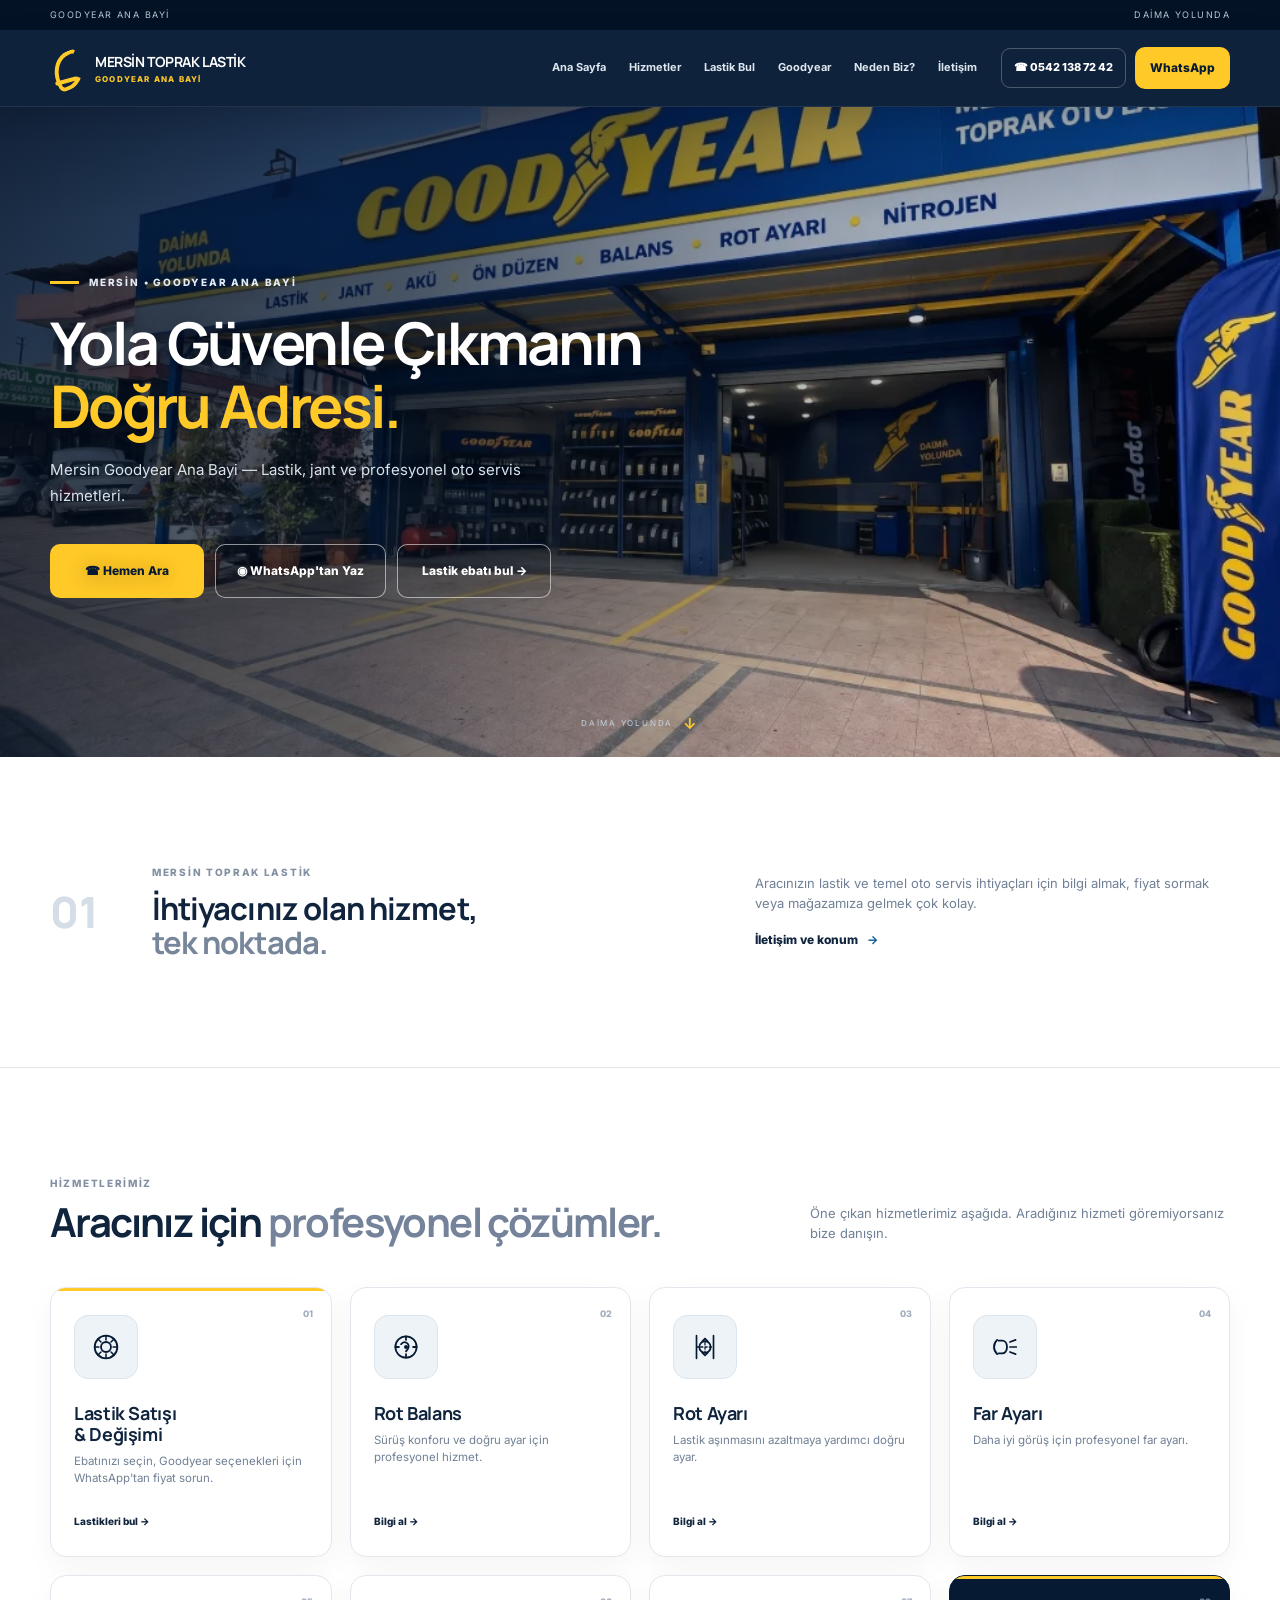
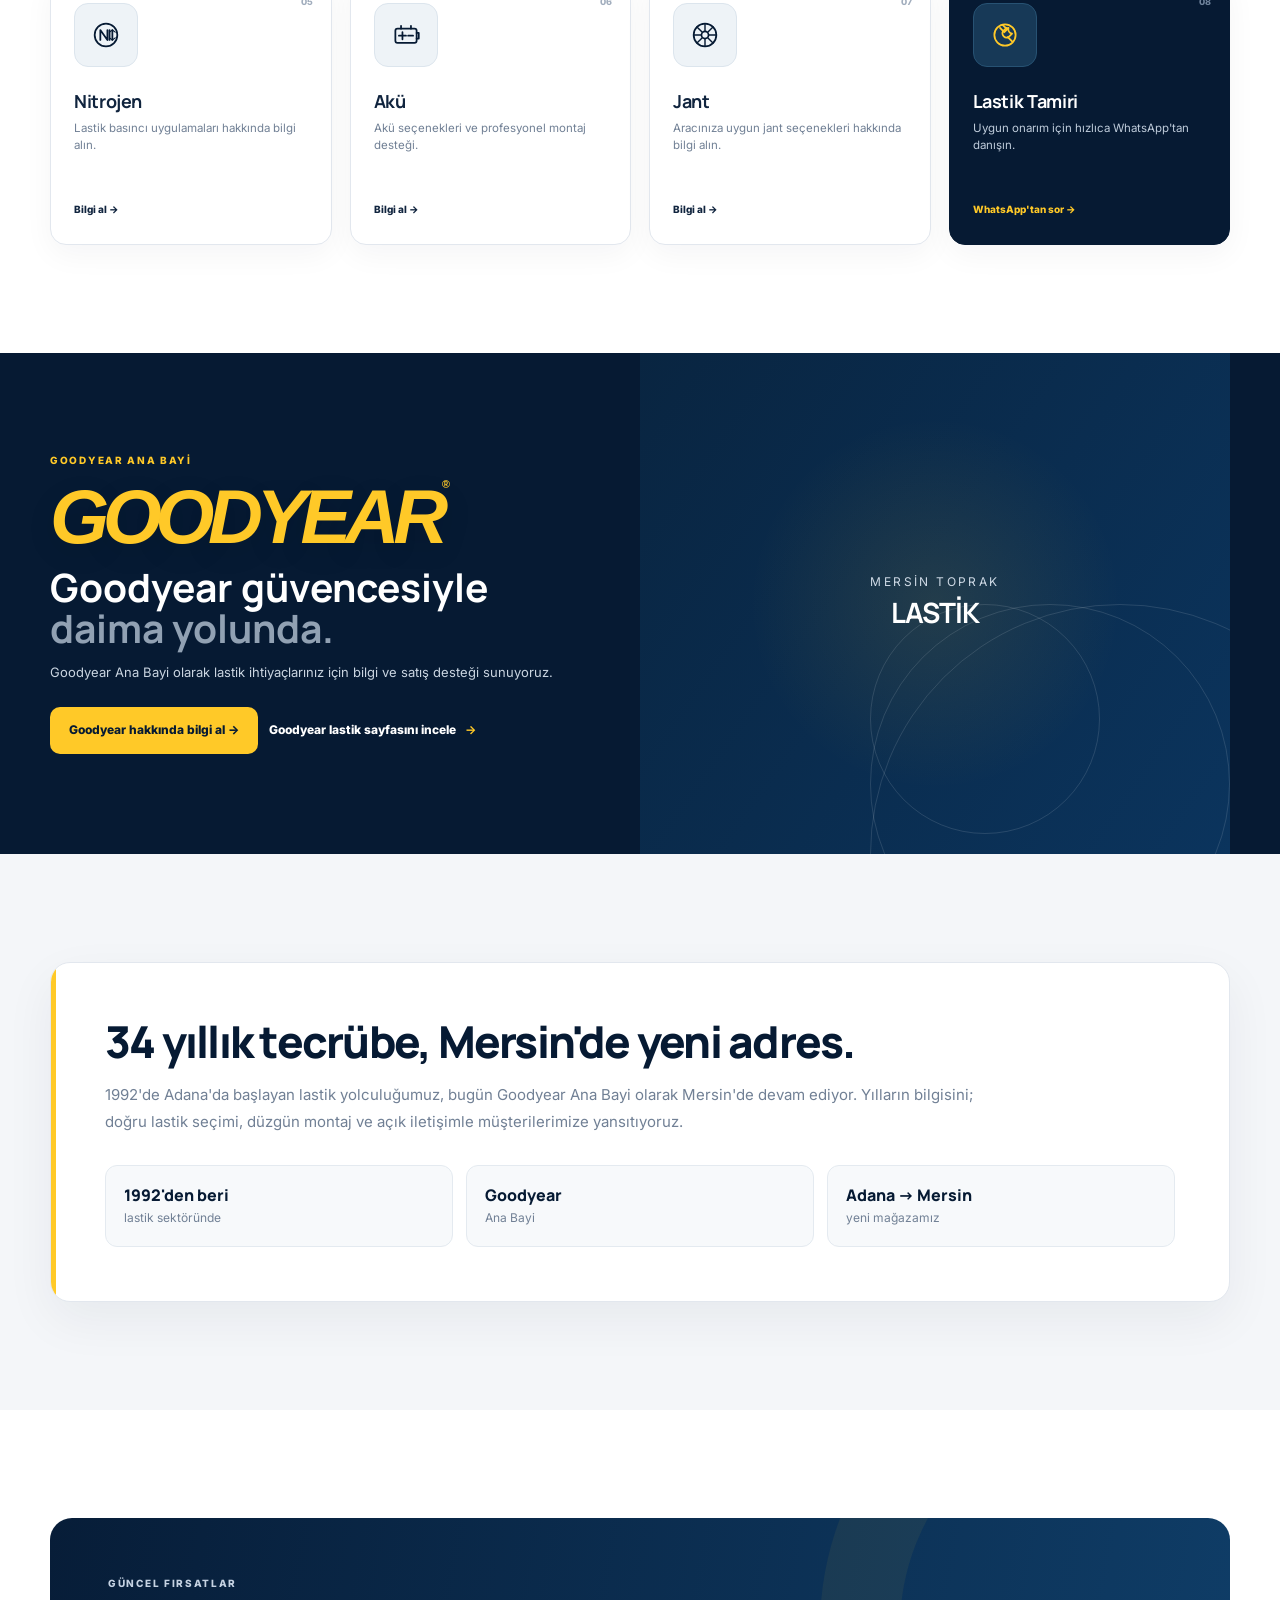
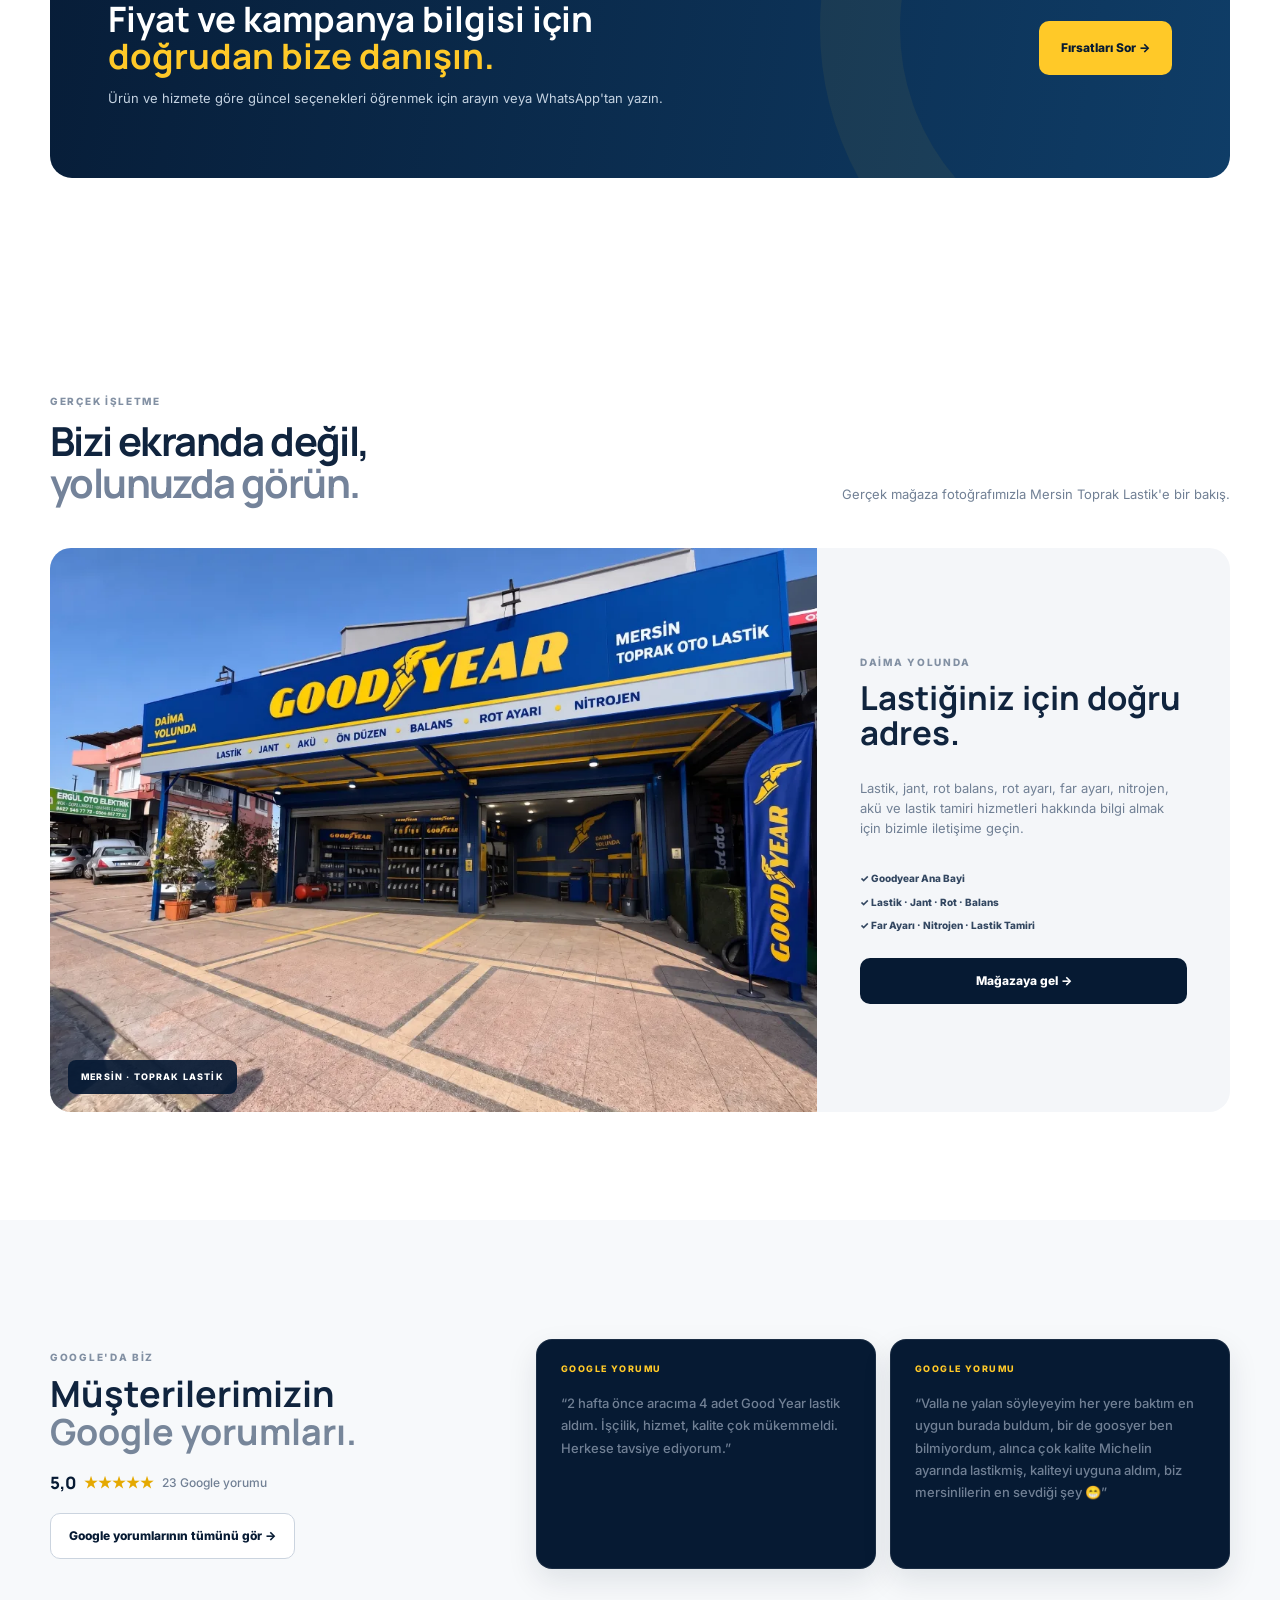
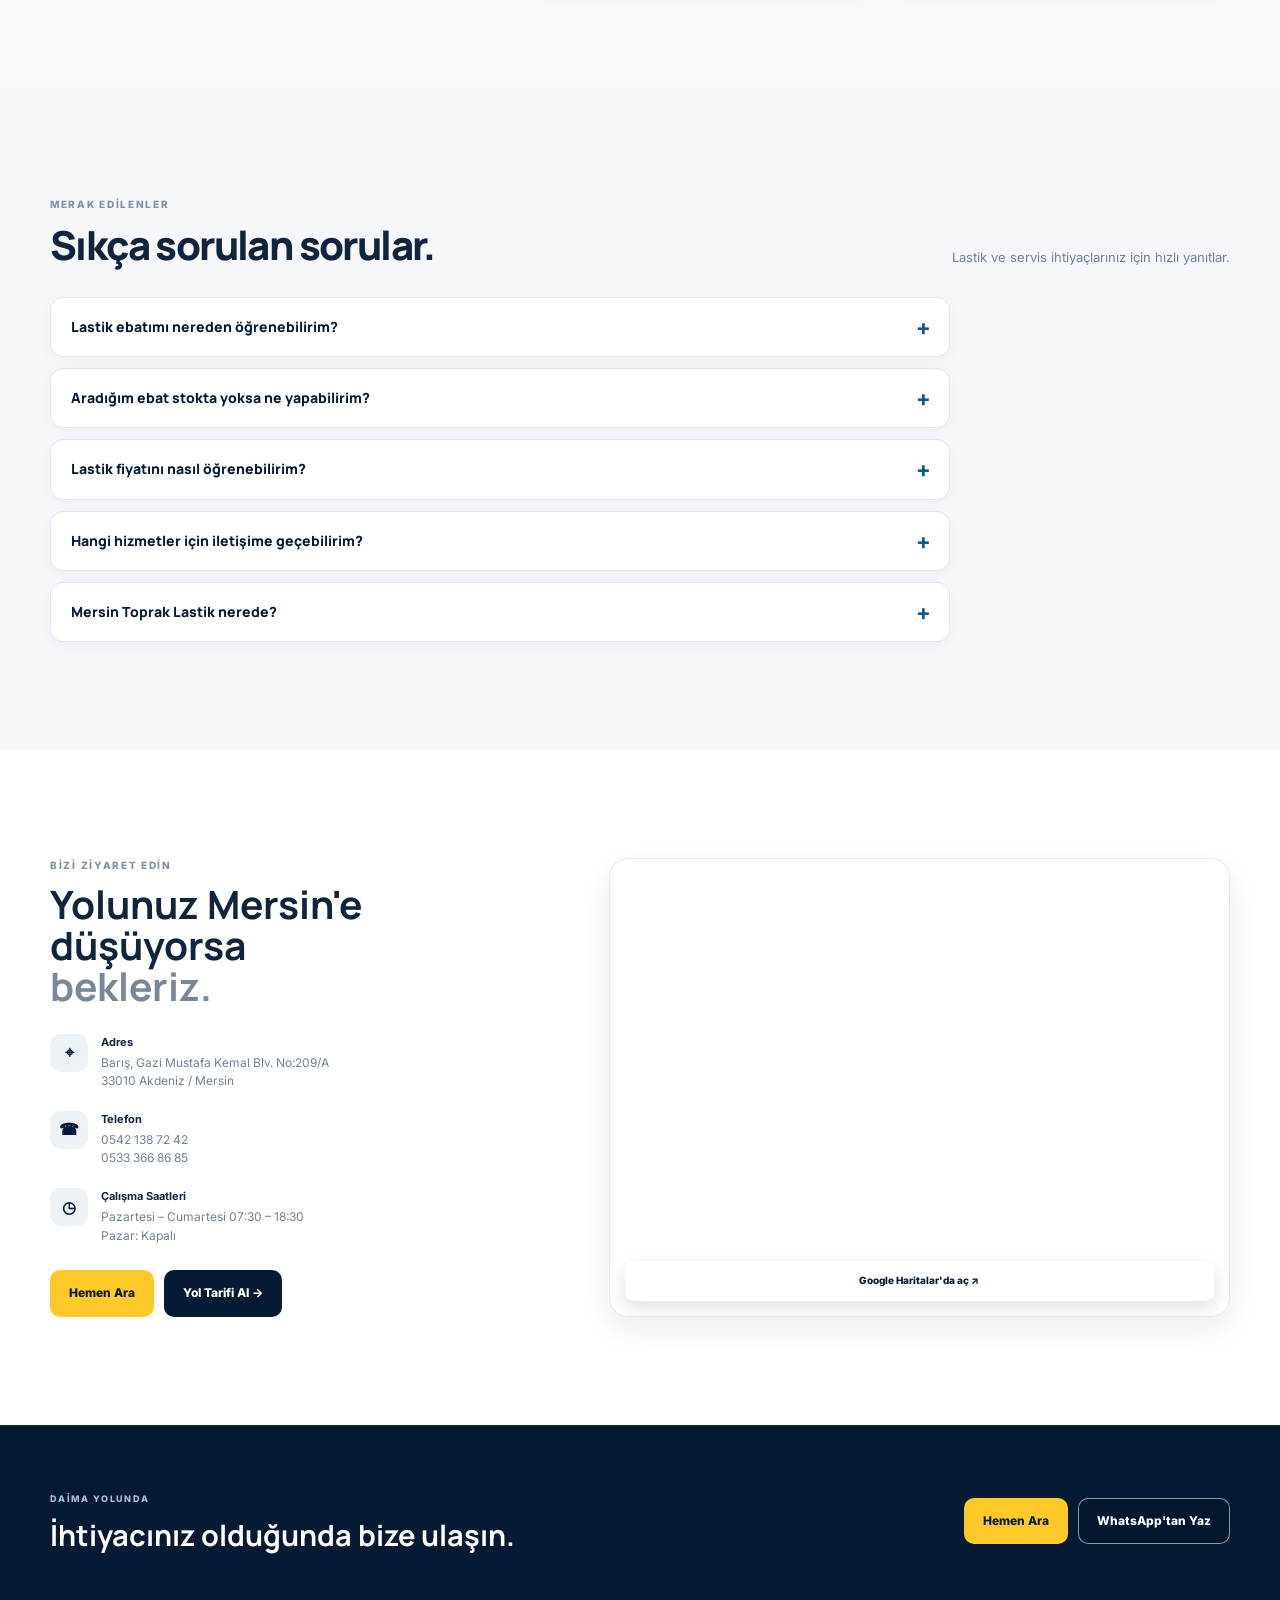
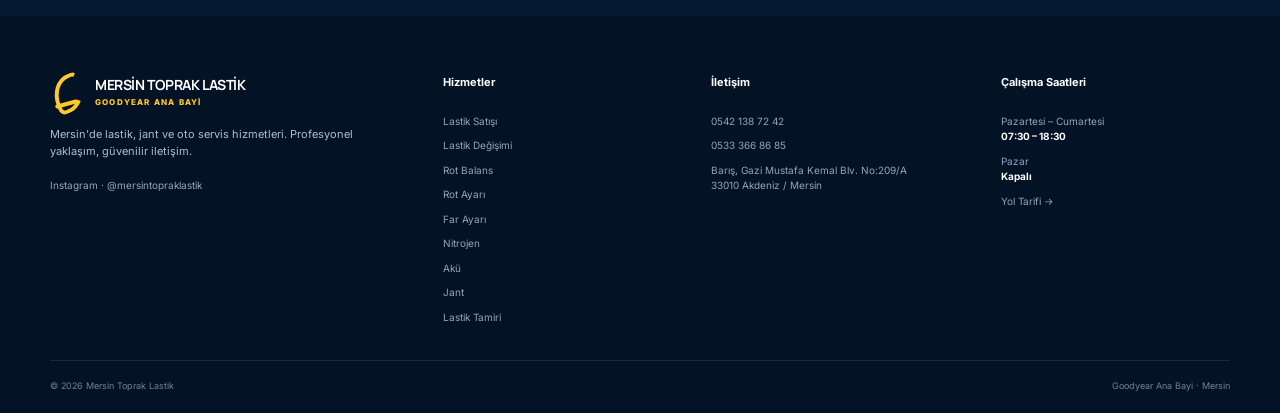
==== commit 3960f0c2: "ikon" ====
--- a/index.html
+++ b/index.html
@@ -6,7 +6,7 @@
 <link rel="preconnect" href="https://fonts.googleapis.com">
 <link rel="preconnect" href="https://fonts.gstatic.com" crossorigin>
 <link href="https://fonts.googleapis.com/css2?family=Inter:wght@400;500;600;700;800&family=Manrope:wght@600;700;800&display=swap" rel="stylesheet">
-<link rel="stylesheet" href="/style.css?v=hero-shop-background-3">
+<link rel="stylesheet" href="/style.css?v=home-reviews-faq-4">
 <link rel="preload" as="image" href="/assets/toprak-lastik-cephe.webp" fetchpriority="high">
 <link rel="canonical" href="https://www.mersintopraklastik.com.tr/">
 
@@ -84,7 +84,7 @@
 
 <section class="story section"><div class="container"><div class="section-top"><div><span class="kicker">GERÇEK İŞLETME</span><h2>Bizi ekranda değil,<br><span>yolunuzda görün.</span></h2></div><p>Gerçek mağaza fotoğrafımızla Mersin Toprak Lastik'e bir bakış.</p></div><div class="story-grid"><div class="story-photo"><img src="/assets/toprak-lastik-cephe.webp" alt="Mersin Toprak Lastik mağaza dış cephesi" loading="lazy"><span class="photo-label">MERSİN · TOPRAK LASTİK</span></div><div class="story-copy"><span class="kicker">DAİMA YOLUNDA</span><h3>Lastiğiniz için doğru adres.</h3><p>Lastik, jant, rot balans, rot ayarı, far ayarı, nitrojen, akü ve lastik tamiri hizmetleri hakkında bilgi almak için bizimle iletişime geçin.</p><div class="detail-list"><span>✓ Goodyear Ana Bayi</span><span>✓ Lastik · Jant · Rot · Balans</span><span>✓ Far Ayarı · Nitrojen · Lastik Tamiri</span></div><a class="btn btn-navy" href="#iletisim">Mağazaya gel →</a></div></div></div></section>
 
-<section class="reviews section" id="yorumlar"><div class="container review-layout"><div><span class="kicker">GOOGLE'DA BİZ</span><h2>Müşterilerimizin<br><span>Google yorumları.</span></h2><p>5,0 · 23 Google yorumu</p><a class="btn btn-outline-navy track-cta" data-cta="reviews" href="https://www.google.com/maps/place/Mersin+Toprak+Lastik-Goodyear+Yetkili+Bayii/@36.8005869,34.61231,559m/data=!3m2!1e3!4b1!4m6!3m5!1s0x1527f30176b6448f:0xa82f6b3eb2f2e875!8m2!3d36.8005826!4d34.6148849!16s%2Fg%2F11xtbkv9j8!5m1!1e1?entry=ttu&g_ep=EgoyMDI2MDkxNi4wIKXMDSoASAFQAw%3D%3D" target="_blank" rel="noopener">Google yorumlarının tümünü gör →</a></div><div class="review-visual review-visual-real"><div class="review-score"><strong>5,0 · 23 Google yorumu</strong><span class="review-score-cta">Google Haritalar ↗</span><small>Güncel puanı ve yorumları Google profilimizde görün.</small></div><blockquote class="review-quote"><p>“2 hafta önce aracıma 4 adet Good Year lastik aldım. İşçilik, hizmet, kalite çok mükemmeldi. Herkese tavsiye ediyorum.”</p><small>Google yorumu</small></blockquote><blockquote class="review-quote"><p>“Valla ne yalan söyleyeyim her yere baktım en uygun burada buldum, bir de goosyer ben bilmiyordum, alınca çok kalite Michelin ayarında lastikmiş, kaliteyi uyguna aldım, biz mersinlilerin en sevdiği şey 😁”</p><small>Google yorumu</small></blockquote></div></div></section>
+<section class="reviews section" id="yorumlar"><div class="container review-layout"><div class="review-intro"><span class="kicker">GOOGLE'DA BİZ</span><h2>Müşterilerimizin<br><span>Google yorumları.</span></h2><p class="review-rating">5,0 <span aria-hidden="true">★★★★★</span> <small>23 Google yorumu</small></p><a class="btn btn-outline-navy track-cta" data-cta="reviews" href="https://www.google.com/maps/place/Mersin+Toprak+Lastik-Goodyear+Yetkili+Bayii/@36.8005869,34.61231,559m/data=!3m2!1e3!4b1!4m6!3m5!1s0x1527f30176b6448f:0xa82f6b3eb2f2e875!8m2!3d36.8005826!4d34.6148849!16s%2Fg%2F11xtbkv9j8!5m1!1e1?entry=ttu&g_ep=EgoyMDI2MDkxNi4wIKXMDSoASAFQAw%3D%3D" target="_blank" rel="noopener">Google yorumlarının tümünü gör →</a></div><div class="review-visual review-visual-real"><blockquote class="review-quote"><span class="review-google-label">GOOGLE YORUMU</span><p>“2 hafta önce aracıma 4 adet Good Year lastik aldım. İşçilik, hizmet, kalite çok mükemmeldi. Herkese tavsiye ediyorum.”</p></blockquote><blockquote class="review-quote"><span class="review-google-label">GOOGLE YORUMU</span><p>“Valla ne yalan söyleyeyim her yere baktım en uygun burada buldum, bir de goosyer ben bilmiyordum, alınca çok kalite Michelin ayarında lastikmiş, kaliteyi uyguna aldım, biz mersinlilerin en sevdiği şey 😁”</p></blockquote></div></div></section>
 
 <section class="home-faq section" id="sss"><div class="container"><div class="section-top"><div><span class="kicker">MERAK EDİLENLER</span><h2>Sıkça sorulan sorular.</h2></div><p>Lastik ve servis ihtiyaçlarınız için hızlı yanıtlar.</p></div><div class="faq-list"><details class="faq-item"><summary>Lastik ebatımı nereden öğrenebilirim?</summary><p>Ebat bilgisi lastiğin yanak kısmında 205/55 R16 gibi yazar. Emin değilseniz lastiğin yanak fotoğrafını veya araç marka, model ve yılını WhatsApp’tan paylaşabilirsiniz.</p></details><details class="faq-item"><summary>Aradığım ebat stokta yoksa ne yapabilirim?</summary><p>Aradığınız ebatı bize WhatsApp’tan yazın. Stokta değilse temin durumunu kontrol edip size bilgi verelim.</p></details><details class="faq-item"><summary>Lastik fiyatını nasıl öğrenebilirim?</summary><p>Ebatı ve ilgilendiğiniz Goodyear desenini telefonla veya WhatsApp’tan iletip güncel fiyatı sorabilirsiniz.</p></details><details class="faq-item"><summary>Hangi hizmetler için iletişime geçebilirim?</summary><p>Lastik satışı ve değişimi, jant, rot balans, rot ayarı, far ayarı, nitrojen, akü ve lastik tamiri hakkında bize ulaşabilirsiniz.</p></details><details class="faq-item"><summary>Mersin Toprak Lastik nerede?</summary><p>Barış, Gazi Mustafa Kemal Blv. No:209/A, 33010 Akdeniz / Mersin adresindeyiz.</p></details></div></div></section>
 
--- a/style.css
+++ b/style.css
@@ -137,3 +137,24 @@
 .review-visual-real .review-quote p{margin:0}.review-visual-real .review-quote small{display:block;margin-top:14px;color:#c5d2e2;font:700 10px Inter,sans-serif}
 .home-faq{background:#f6f8fa}.home-faq .section-top{align-items:end}.home-faq .section-top h2{font:800 clamp(30px,4vw,40px)/1.1 Manrope,sans-serif;letter-spacing:-.04em;margin:0}.faq-list{display:grid;gap:10px;max-width:940px;margin:0 auto}.faq-item{border:1px solid #e0e7ee;border-radius:12px;background:#fff;overflow:hidden}.faq-item summary{position:relative;padding:17px 48px 17px 18px;list-style:none;color:var(--navy);font:800 14px/1.45 Manrope,sans-serif;cursor:pointer}.faq-item summary::-webkit-details-marker{display:none}.faq-item summary:after{content:"+";position:absolute;right:18px;top:50%;transform:translateY(-50%);color:#0b5a93;font:700 22px Inter,sans-serif}.faq-item[open] summary:after{content:"−"}.faq-item>p{margin:0;padding:0 18px 18px;color:var(--muted);font-size:13px;line-height:1.7}.faq-item a{color:#0b5a93;font-weight:700}
 @media(max-width:520px){.review-visual-real{grid-template-columns:1fr}.review-visual-real .review-score{grid-column:auto}.review-visual-real .review-quote{min-height:150px;padding:20px}.faq-item summary{font-size:13px;padding:15px 42px 15px 15px}}
+
+/* Clearer homepage reviews and FAQ presentation */
+.reviews .review-layout{grid-template-columns:minmax(260px,.78fr) minmax(0,1.22fr);gap:42px;align-items:center}
+.reviews .review-intro{padding:0}
+.reviews .review-rating{display:flex;align-items:center;gap:8px;margin:20px 0 19px;color:var(--navy);font:800 17px Manrope,sans-serif}
+.reviews .review-rating>span{color:#e5a900;font-size:15px;letter-spacing:1px}
+.reviews .review-rating small{color:var(--muted);font:500 12px Inter,sans-serif}
+.reviews .review-visual-real{grid-template-columns:repeat(2,minmax(0,1fr));grid-template-rows:auto;gap:14px;min-width:0}
+.reviews .review-visual-real .review-quote{min-width:0;min-height:230px;padding:24px;border:1px solid rgba(255,255,255,.08);border-radius:16px;display:flex;flex-direction:column;justify-content:flex-start;gap:19px;box-shadow:0 12px 30px rgba(6,26,51,.1);font:500 14px/1.7 Inter,sans-serif}
+.reviews .review-visual-real .review-quote p{margin:0;overflow-wrap:anywhere}
+.reviews .review-google-label{color:var(--yellow);font:800 9px/1 Inter,sans-serif;letter-spacing:.16em}
+.home-faq{background:#f5f7fa}
+.home-faq .section-top{margin-bottom:30px}
+.home-faq .faq-list{width:min(100%,900px);max-width:900px;margin:0;gap:11px}
+.home-faq .faq-item{border:1px solid #dfe6ee;border-radius:13px;background:#fff;box-shadow:0 4px 15px rgba(6,26,51,.035);transition:border-color .2s,box-shadow .2s}
+.home-faq .faq-item:hover,.home-faq .faq-item[open]{border-color:#b8c7d8;box-shadow:0 8px 22px rgba(6,26,51,.07)}
+.home-faq .faq-item summary{display:block;padding:19px 54px 19px 20px;font-size:14px}
+.home-faq .faq-item summary:before{content:"";position:absolute;left:0;top:14px;bottom:14px;width:3px;border-radius:3px;background:var(--yellow);opacity:0;transition:opacity .2s}
+.home-faq .faq-item[open] summary:before{opacity:1}
+.home-faq .faq-item>p{max-width:760px;padding:0 54px 20px 20px}
+@media(max-width:700px){.reviews .review-layout{grid-template-columns:1fr;gap:25px}.reviews .review-intro{padding:0}.reviews .review-visual-real{grid-template-columns:1fr}.reviews .review-visual-real .review-quote{min-height:0;padding:21px}.home-faq .section-top{display:block}.home-faq .section-top>p{margin-top:12px}.home-faq .faq-list{width:100%}.home-faq .faq-item summary{padding:17px 47px 17px 17px}.home-faq .faq-item>p{padding:0 20px 18px 17px}}
